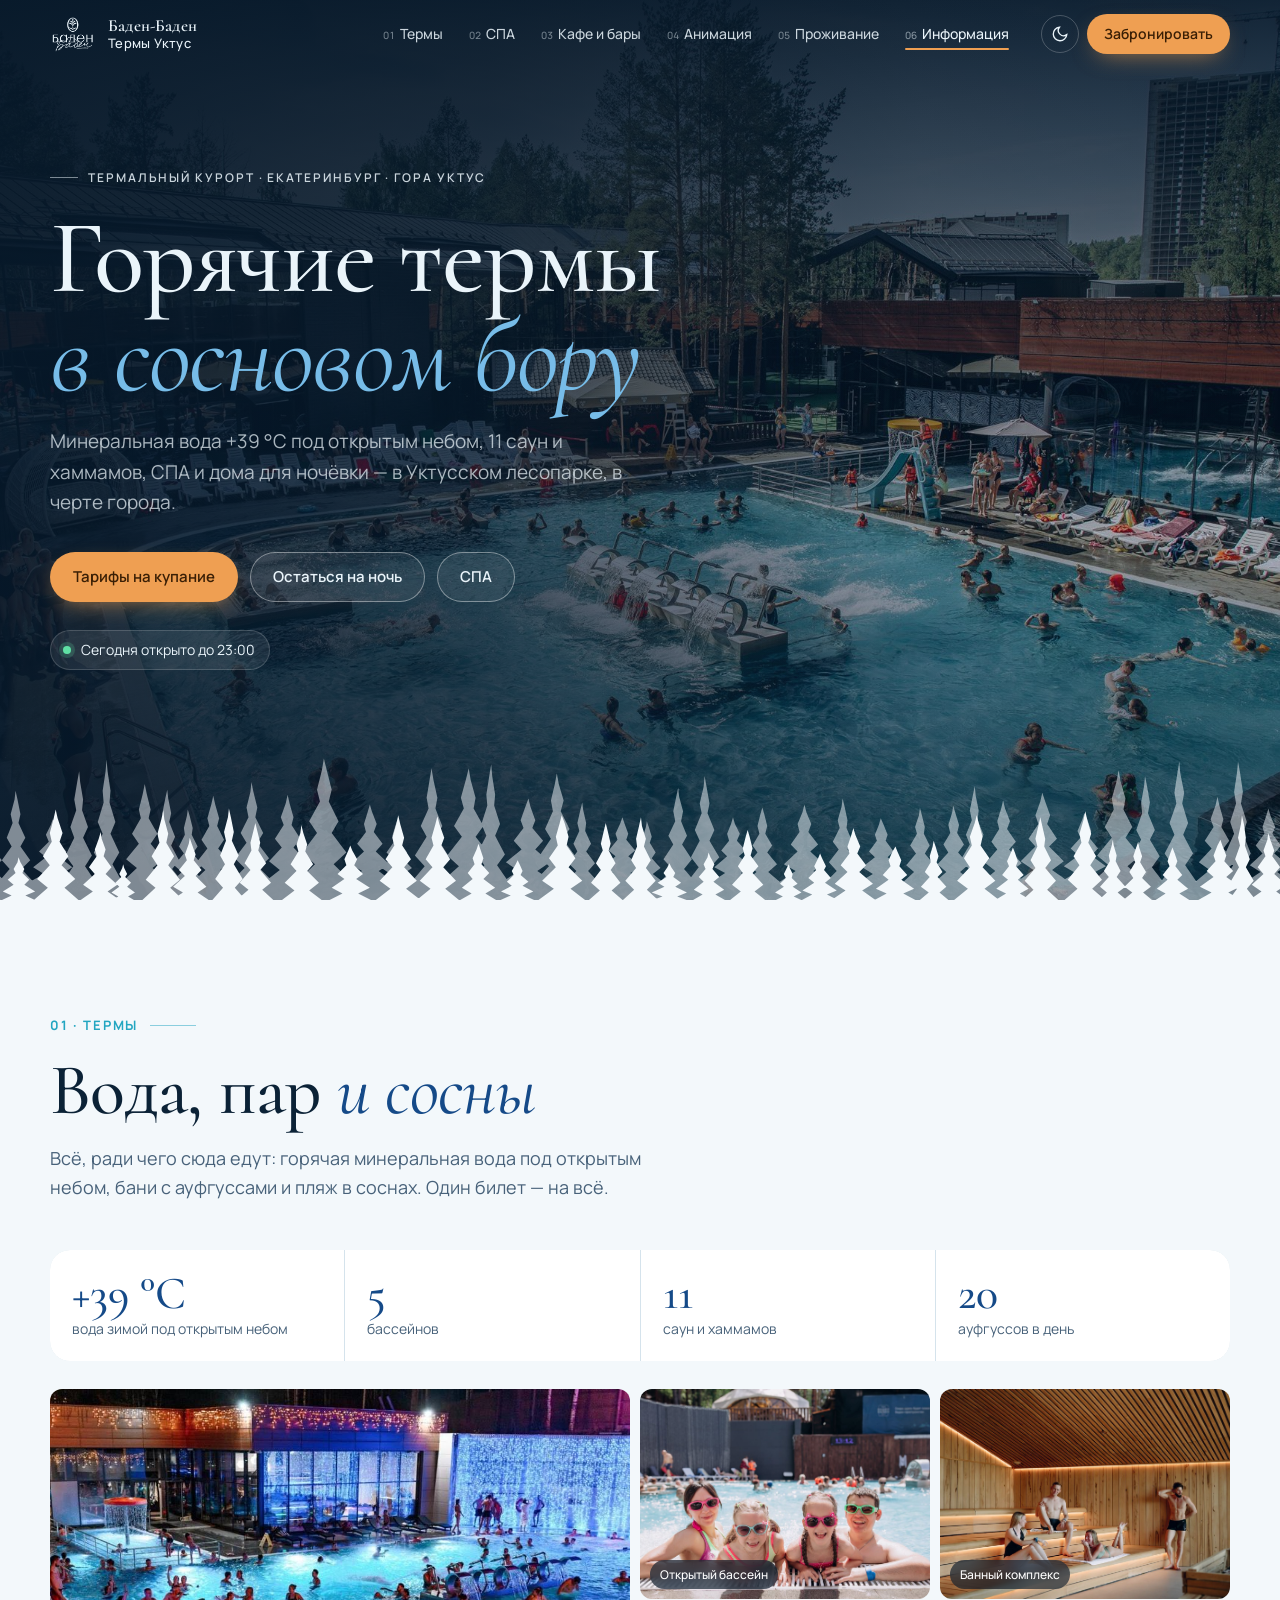
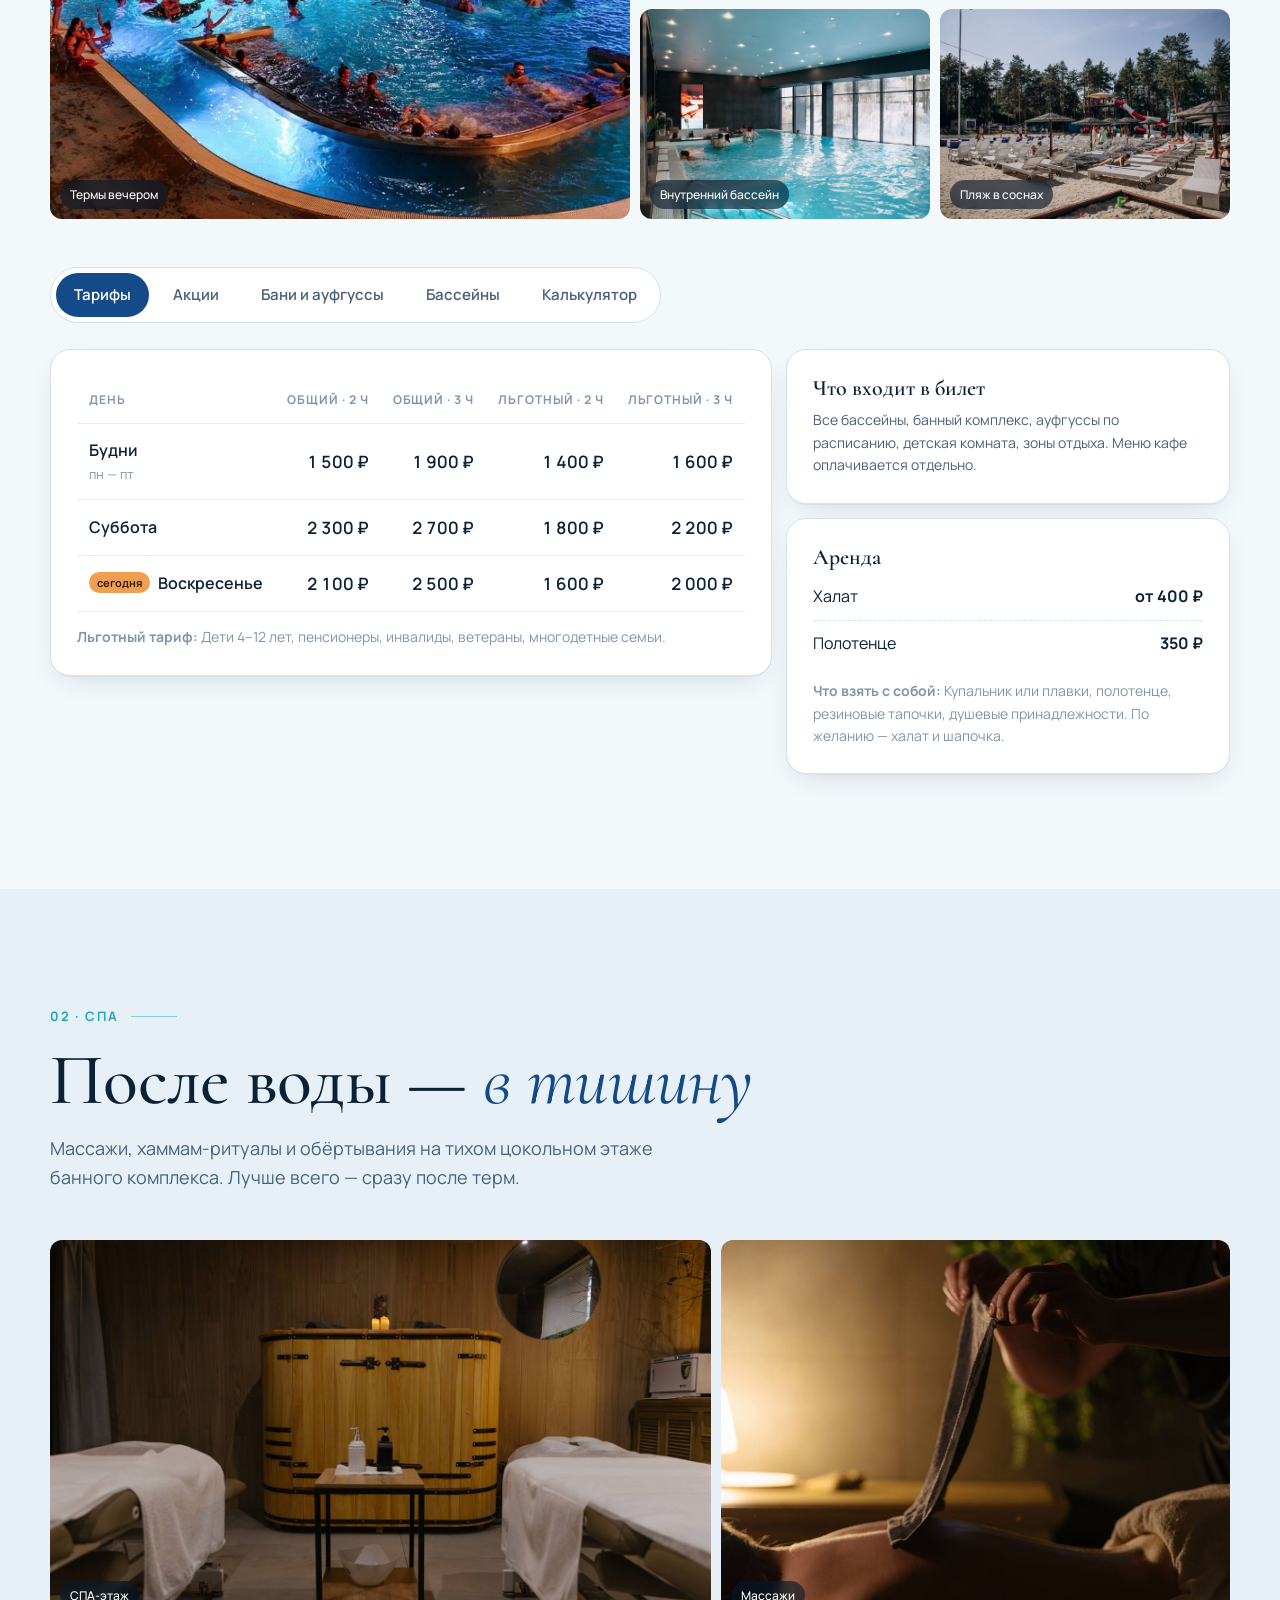
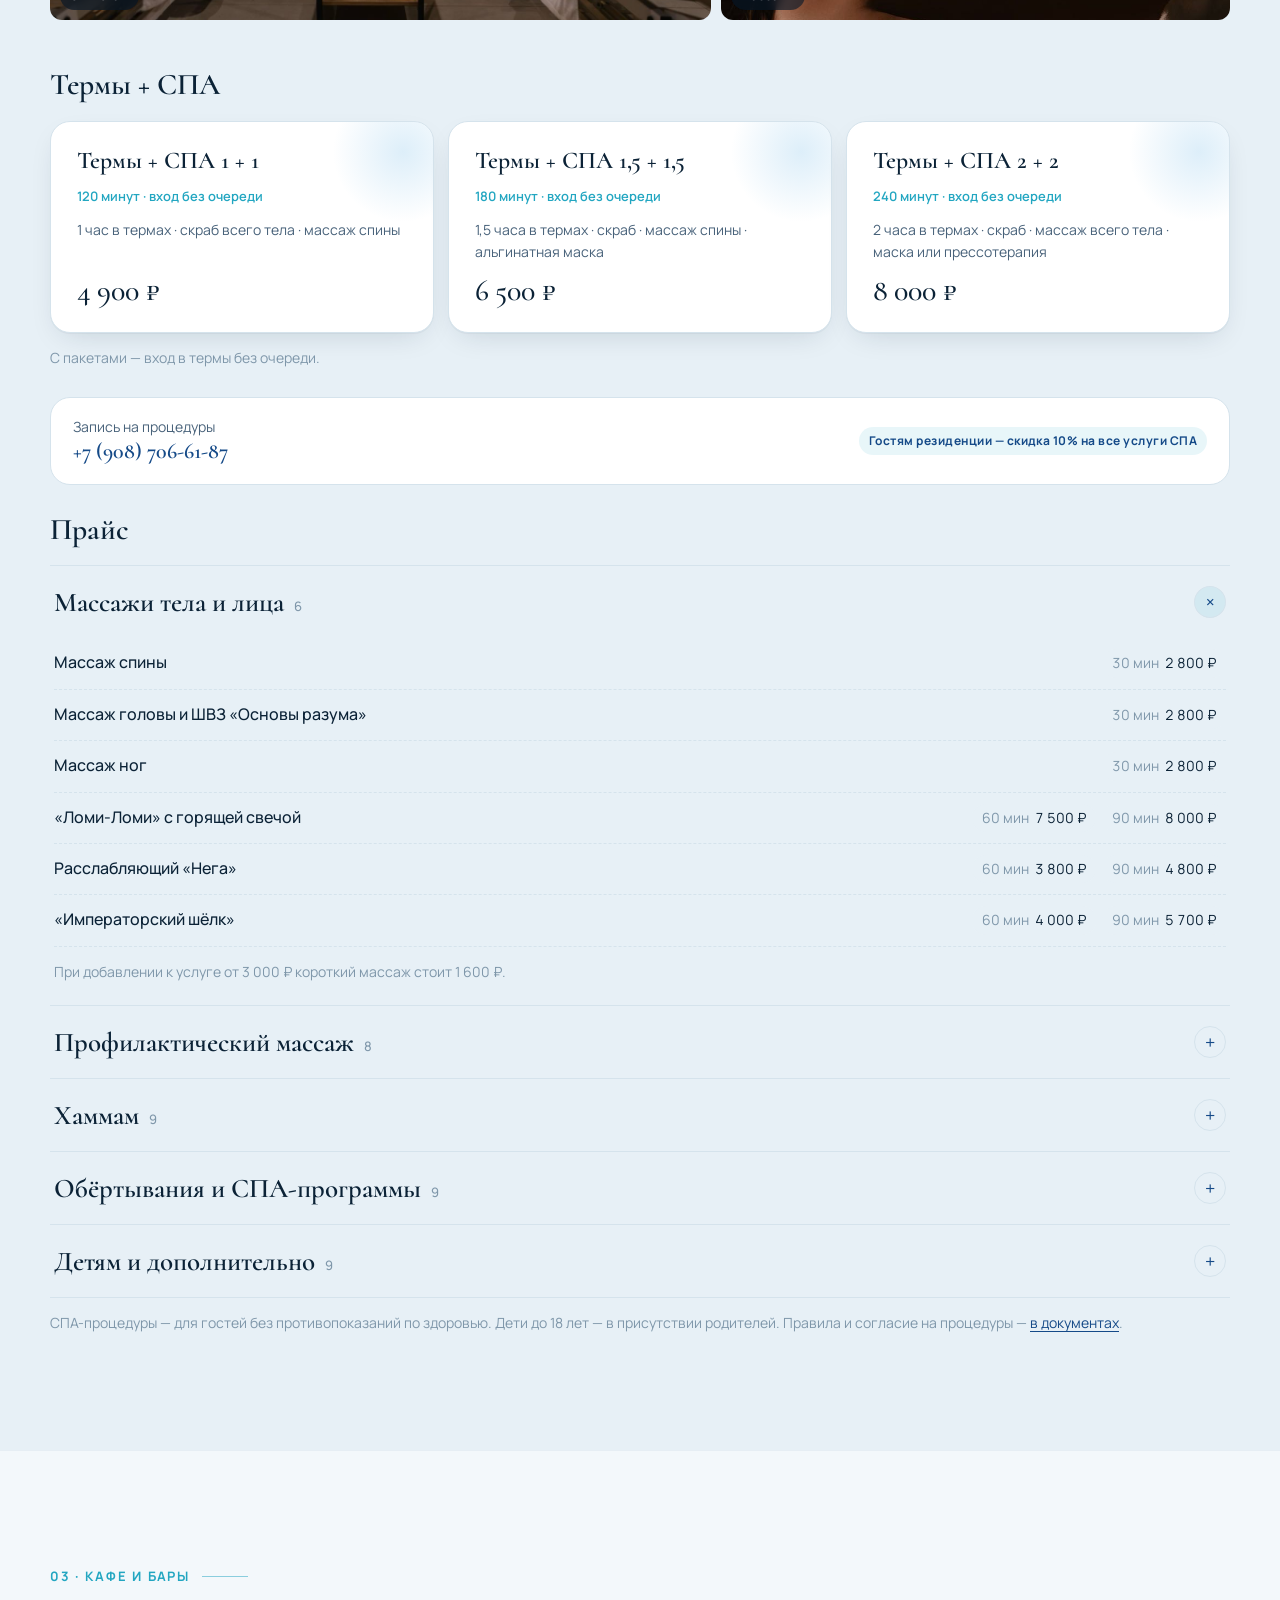
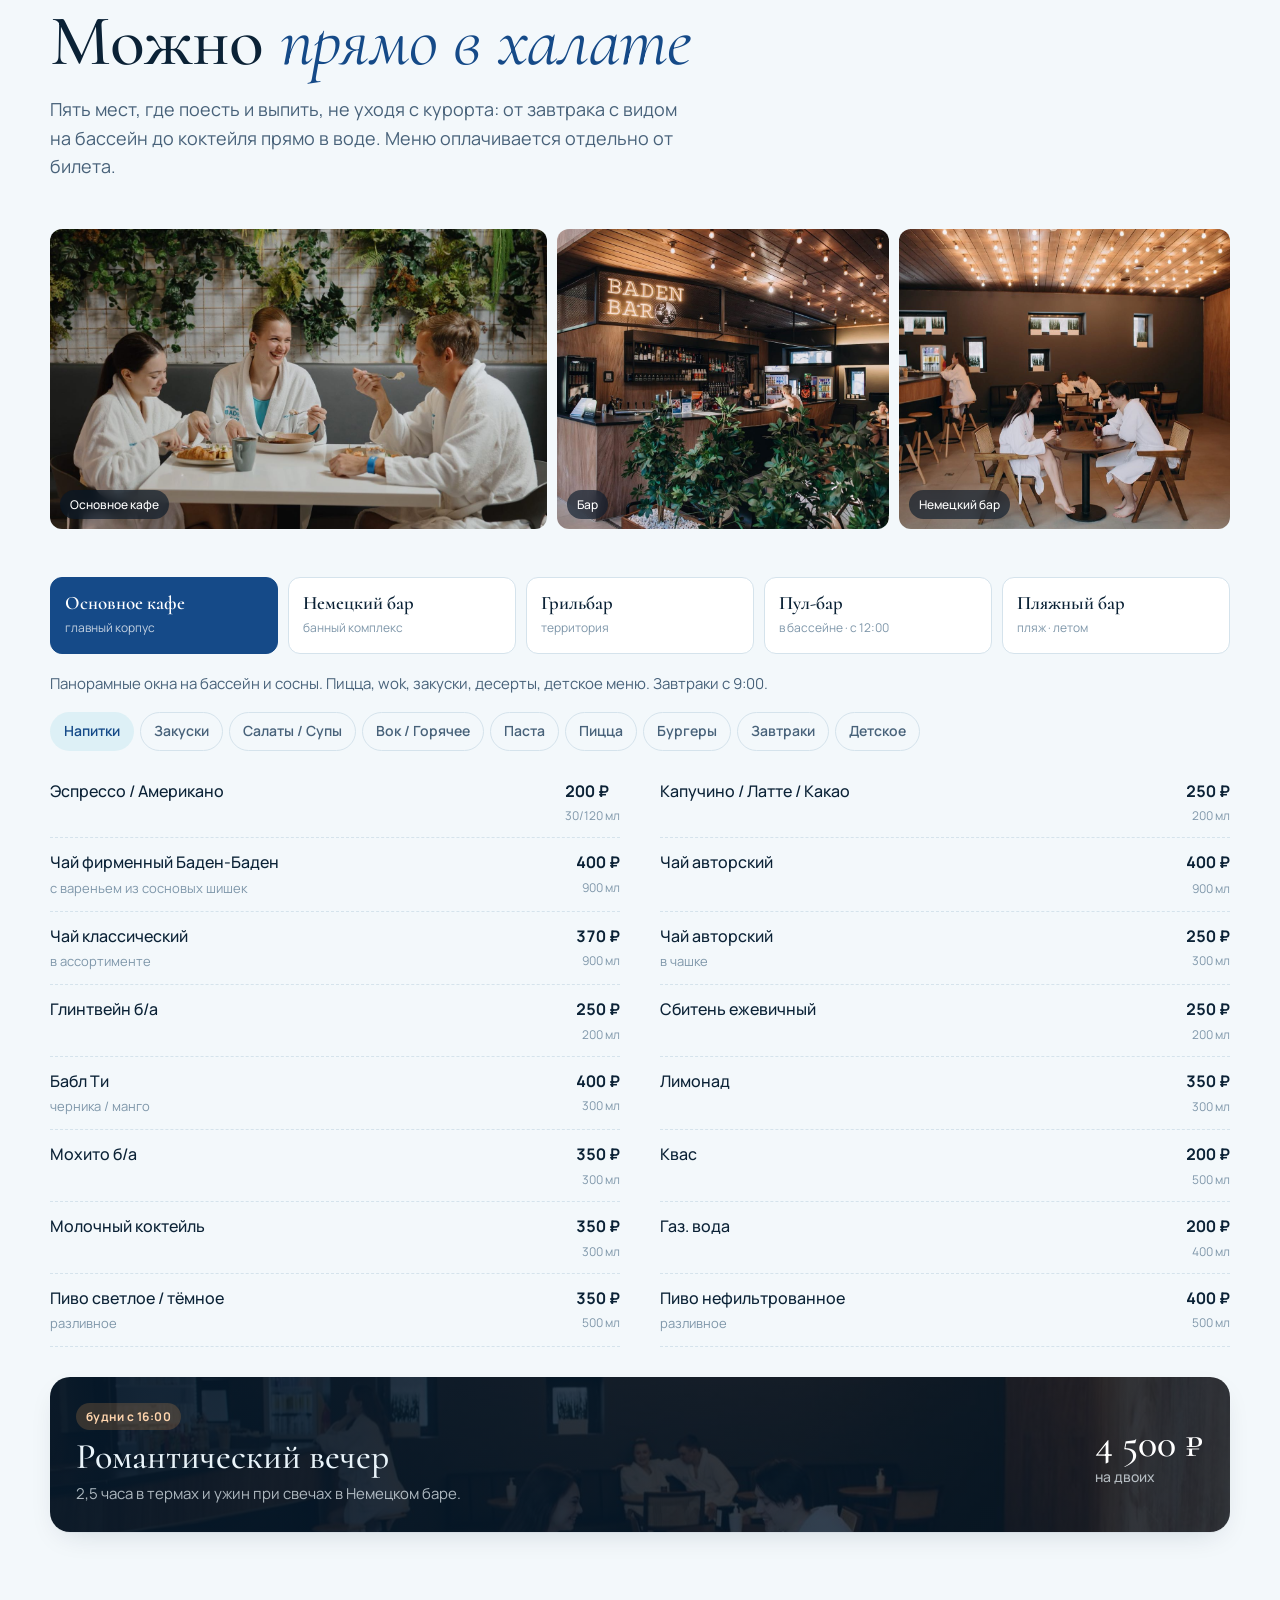
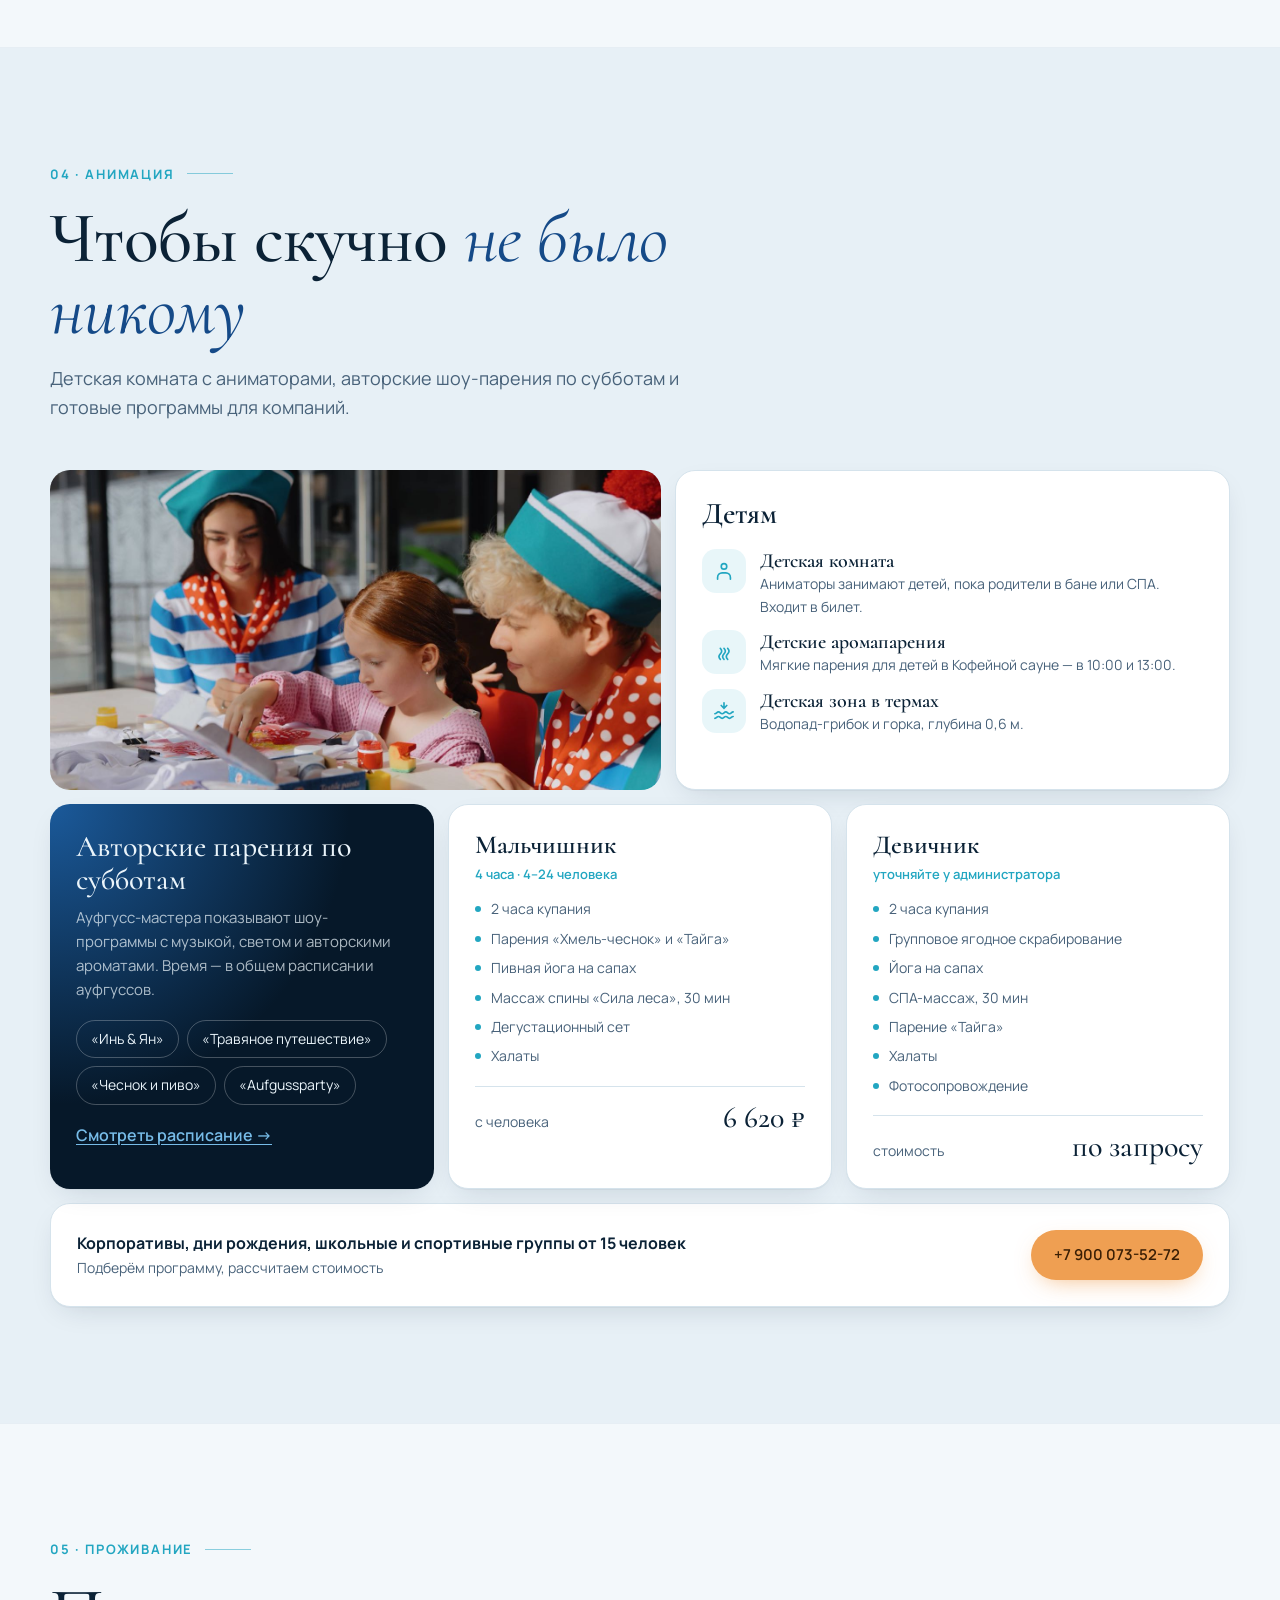
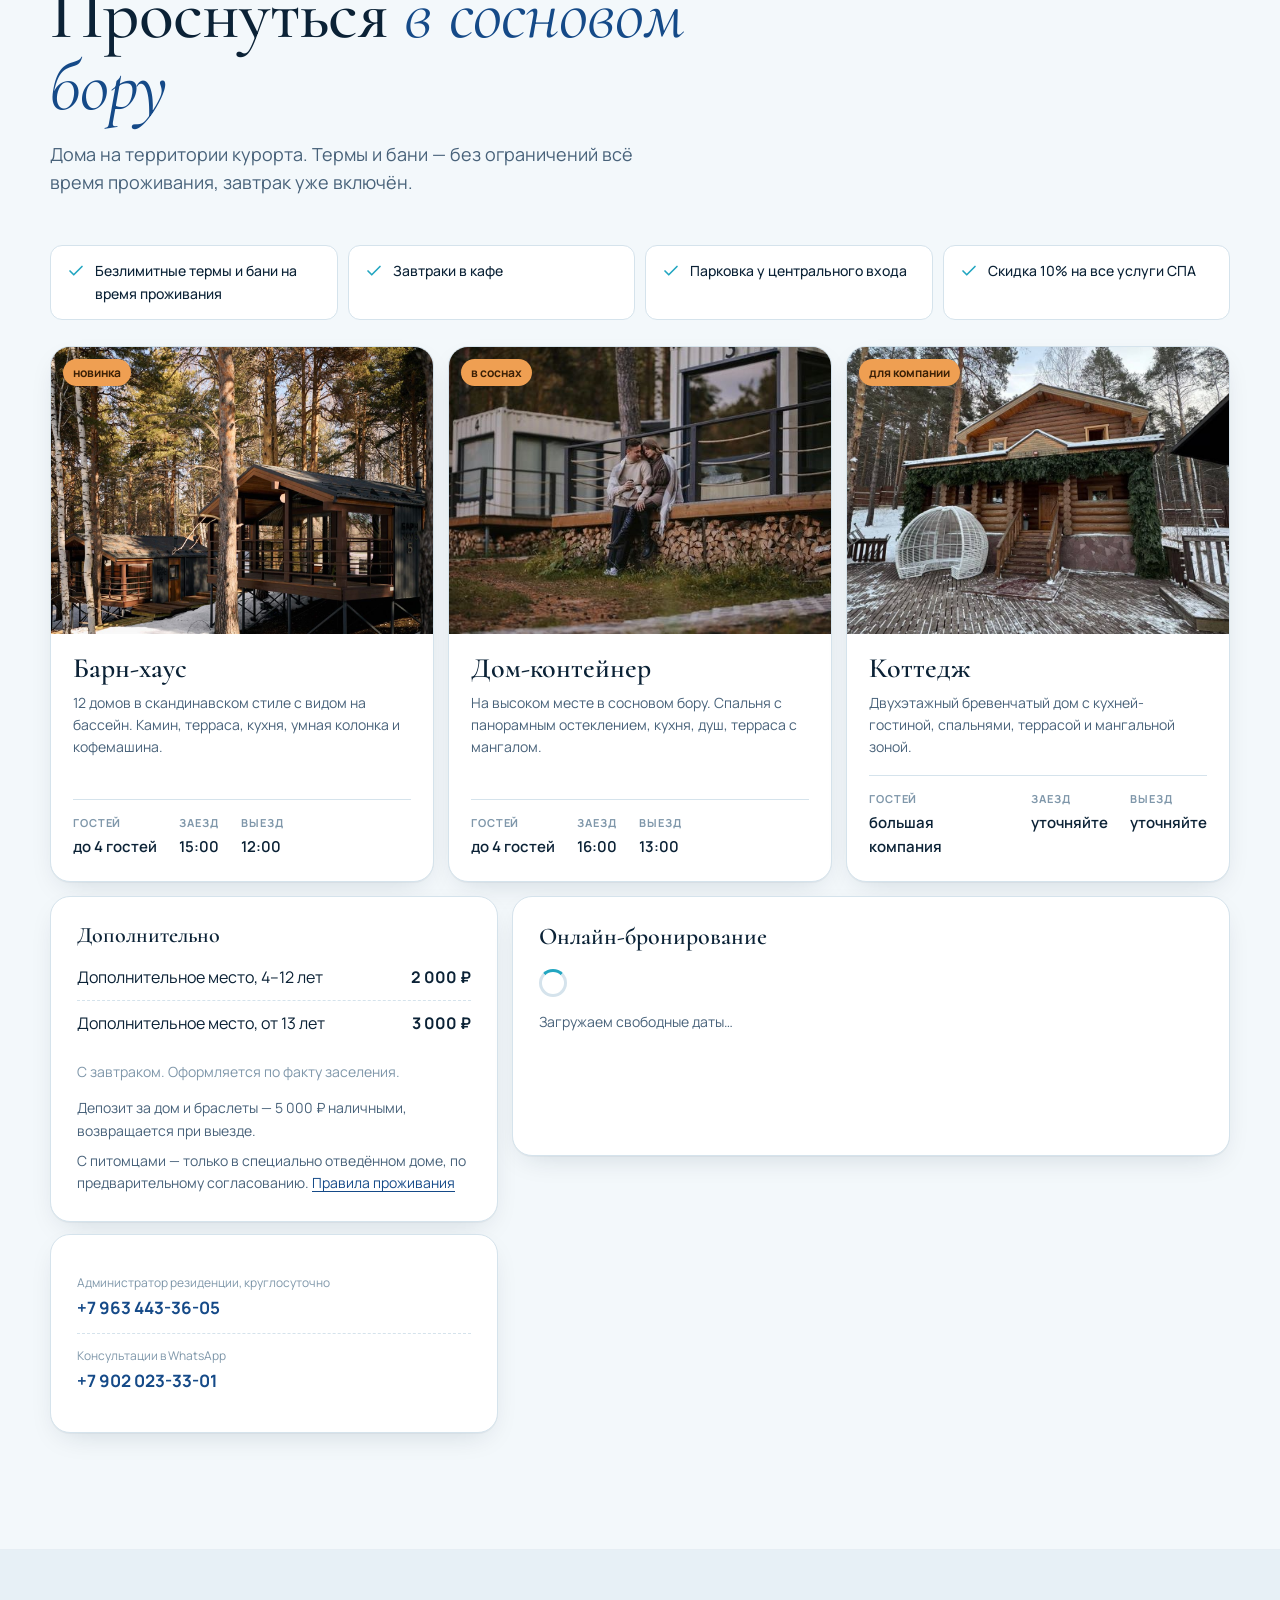
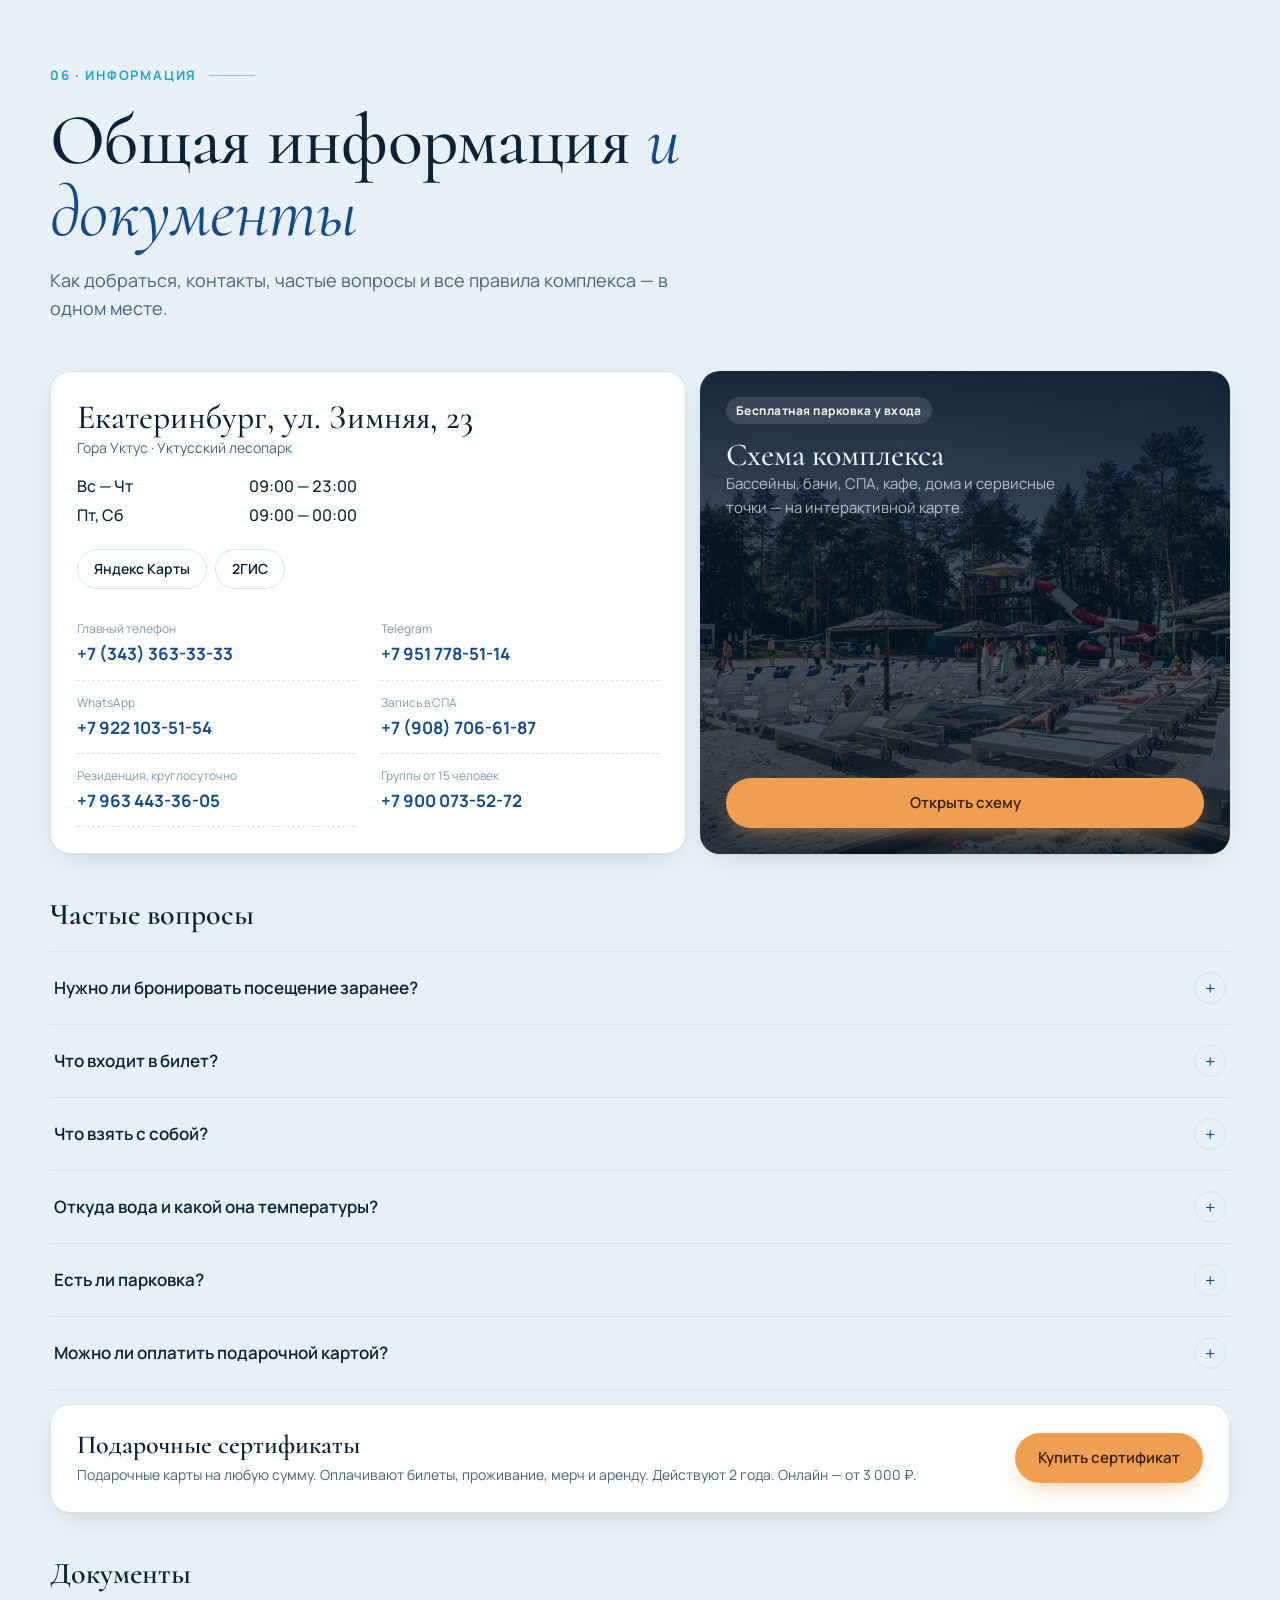
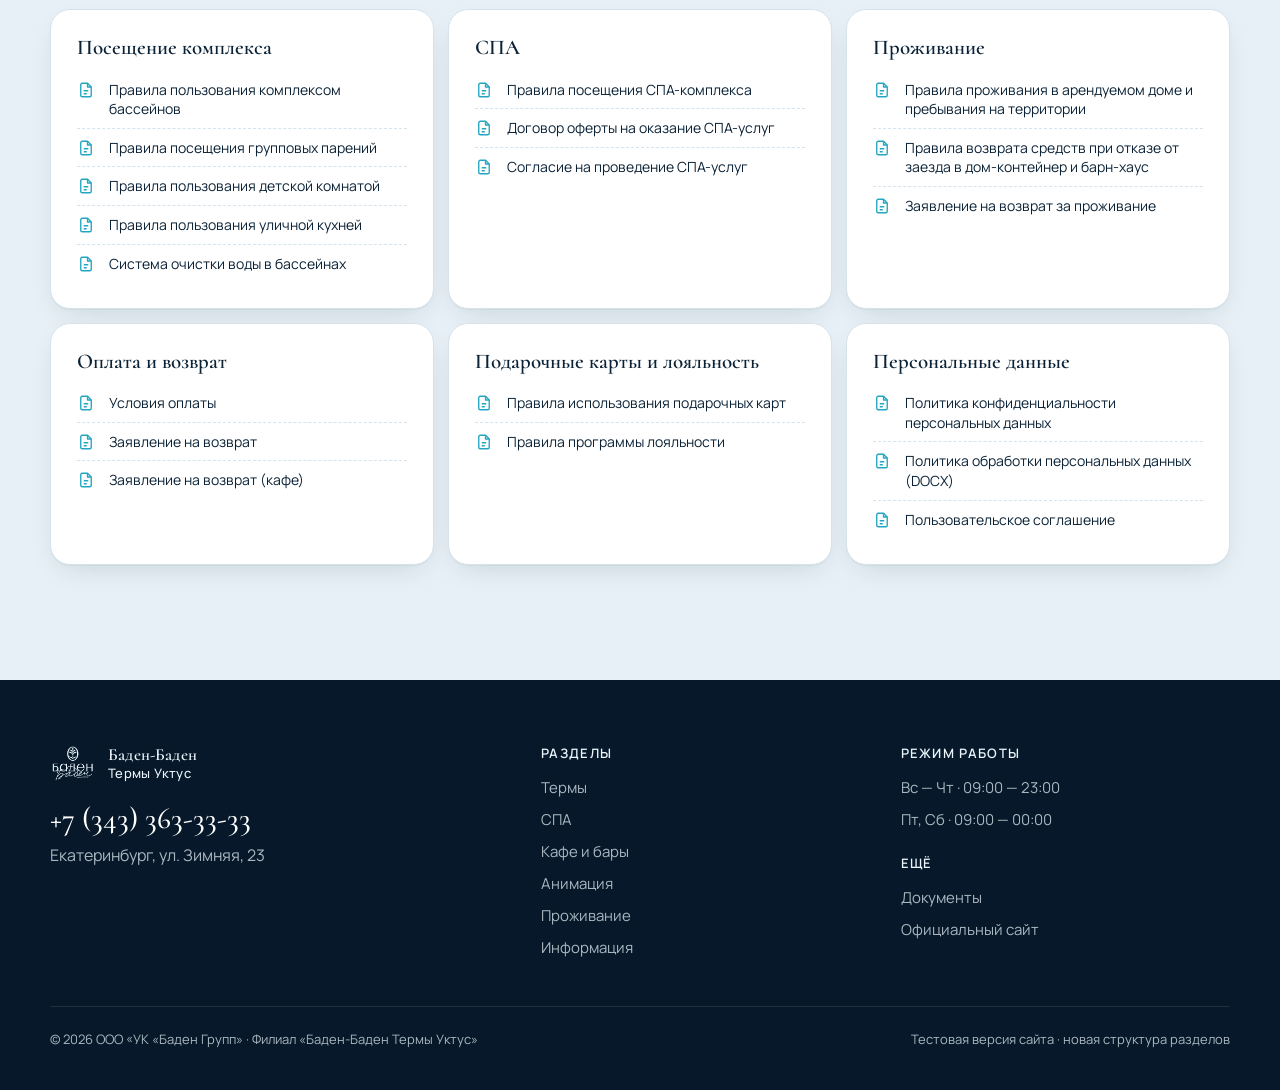
==== index.html @ 2ba3e2ed "Сайт Термы Уктус v2: новая структура из 6 разделов Термы · СПА · Кафе и бары · Анимация · Проживание" ====
<!doctype html>
<html lang="ru">
<head>
<meta charset="utf-8">
<meta name="viewport" content="width=device-width, initial-scale=1, viewport-fit=cover">
<title>Баден-Баден Термы Уктус — горячие термы в сосновом бору</title>
<meta name="description" content="Термальный курорт в Уктусском лесопарке, Екатеринбург: минеральная вода +39 °C под открытым небом, 11 саун и хаммамов, СПА, кафе и дома для проживания.">
<meta name="theme-color" content="#061829">
<link rel="icon" href="img/icon-192.png">
<link rel="apple-touch-icon" href="img/apple-touch-icon.png">
<link rel="preconnect" href="https://fonts.googleapis.com">
<link rel="preconnect" href="https://fonts.gstatic.com" crossorigin>
<link href="https://fonts.googleapis.com/css2?family=Cormorant:ital,wght@0,400;0,500;0,600;1,400;1,500&family=Manrope:wght@400;500;600;700&display=swap" rel="stylesheet">
<link rel="preload" as="image" href="img/hero.jpg">
<link rel="stylesheet" href="assets/style.css?v=1023d">
<script>try{var t=localStorage.getItem('uktus-theme');if(t)document.documentElement.dataset.theme=t}catch(e){}</script>
</head>
<body>

<!-- ═══ ШАПКА ═══════════════════════════════════════════════════════ -->
<header class="top" id="top">
  <div class="wrap top-row">
    <a class="logo" href="#hero" aria-label="Баден-Баден Термы Уктус — наверх">
      <span class="logo-mark" aria-hidden="true"></span>
      <span class="logo-text"><b>Баден-Баден</b>Термы Уктус</span>
    </a>
    <nav class="nav" aria-label="Разделы">
      <a href="#termy"><small>01</small>Термы</a>
      <a href="#spa"><small>02</small>СПА</a>
      <a href="#food"><small>03</small>Кафе и бары</a>
      <a href="#anim"><small>04</small>Анимация</a>
      <a href="#stay"><small>05</small>Проживание</a>
      <a href="#info"><small>06</small>Информация</a>
    </nav>
    <div class="top-actions">
      <button class="icon-btn" id="theme" type="button" aria-label="Сменить тему">
        <svg viewBox="0 0 24 24" fill="none" stroke="currentColor" stroke-width="1.8" aria-hidden="true"><path d="M21 12.8A9 9 0 1 1 11.2 3a7 7 0 0 0 9.8 9.8z"/></svg>
      </button>
      <a class="btn btn-warm btn-sm" href="#stay-book">Забронировать</a>
    </div>
  </div>
  <nav class="chips" aria-label="Разделы">
    <a href="#termy">Термы</a><a href="#spa">СПА</a><a href="#food">Кафе и бары</a>
    <a href="#anim">Анимация</a><a href="#stay">Проживание</a><a href="#info">Информация</a>
  </nav>
</header>

<main>

<!-- ═══ HERO ════════════════════════════════════════════════════════ -->
<section class="hero" id="hero">
  <div class="hero-photo" role="img" aria-label="Открытый термальный бассейн среди сосен"></div>
  <div class="steam" aria-hidden="true"><i></i><i></i><i></i><i></i><i></i></div>
  <div class="wrap">
    <div class="hero-in">
      <span class="eyebrow">Термальный курорт · Екатеринбург · гора Уктус</span>
      <h1>Горячие термы <em>в сосновом бору</em></h1>
      <p class="lead">Минеральная вода +39&nbsp;°C под открытым небом, 11 саун и хаммамов, СПА и дома для ночёвки — в Уктусском лесопарке, в черте города.</p>
      <div class="hero-cta">
        <a class="btn btn-warm" href="#termy">Тарифы на купание</a>
        <a class="btn btn-ghost" href="#stay">Остаться на ночь</a>
        <a class="btn btn-ghost" href="#spa">СПА</a>
      </div>
      <div class="status" id="status">Режим работы</div>
    </div>
  </div>
  <svg class="pines" viewBox="0 0 1440 170" preserveAspectRatio="xMidYMax slice" aria-hidden="true">
    <path fill="currentColor" opacity=".5" d="M0 170 L0 152 L-12 152 L-12 152 L4 137 L-6 127 L5 112 L-1 103 L7 88 L5 78 L9 63 L11 54 L13 63 L17 78 L15 88 L22 103 L16 112 L28 127 L18 137 L34 152 L34 152 L28 152 L28 152 L44 137 L34 128 L45 114 L39 105 L47 90 L45 81 L49 66 L51 57 L53 66 L57 81 L55 90 L63 105 L57 114 L68 128 L58 137 L74 152 L74 152 L63 152 L63 152 L76 137 L68 128 L78 114 L73 105 L79 90 L77 81 L81 66 L82 57 L84 66 L87 81 L85 90 L92 105 L87 114 L97 128 L88 137 L102 152 L102 152 L93 152 L93 152 L111 142 L100 135 L113 125 L106 119 L116 109 L113 102 L118 92 L120 86 L122 92 L127 102 L124 109 L134 119 L127 125 L140 135 L129 142 L147 152 L147 152 L129 152 L129 152 L141 134 L133 123 L142 105 L138 94 L144 77 L142 66 L145 48 L147 37 L148 48 L151 66 L150 77 L156 94 L151 105 L160 123 L153 134 L165 152 L165 152 L157 152 L157 152 L169 132 L162 120 L171 101 L166 89 L172 69 L171 57 L174 37 L175 25 L176 37 L179 57 L178 69 L184 89 L179 101 L188 120 L181 132 L192 152 L192 152 L189 152 L189 152 L206 136 L195 127 L208 111 L201 101 L210 85 L208 76 L212 60 L214 50 L216 60 L220 76 L218 85 L227 101 L220 111 L233 127 L222 136 L240 152 L240 152 L219 152 L219 152 L231 137 L224 128 L232 113 L228 104 L234 89 L232 80 L235 65 L237 56 L238 65 L241 80 L239 89 L245 104 L241 113 L249 128 L242 137 L254 152 L254 152 L239 152 L239 152 L252 140 L244 133 L254 121 L249 114 L255 102 L254 95 L257 83 L258 76 L260 83 L263 95 L262 102 L268 114 L263 121 L273 133 L265 140 L278 152 L278 152 L261 152 L261 152 L276 138 L267 130 L278 116 L272 107 L280 93 L278 85 L282 71 L284 62 L286 71 L290 85 L288 93 L295 107 L289 116 L301 130 L291 138 L307 152 L307 152 L300 152 L300 152 L316 136 L306 126 L318 110 L312 100 L320 84 L318 74 L322 58 L323 48 L325 58 L329 74 L327 84 L335 100 L329 110 L341 126 L331 136 L347 152 L347 152 L334 152 L334 152 L352 138 L341 129 L354 115 L347 106 L356 92 L353 84 L358 70 L360 61 L362 70 L366 84 L364 92 L373 106 L366 115 L379 129 L368 138 L385 152 L385 152 L367 152 L367 152 L388 132 L375 120 L390 100 L382 88 L393 68 L390 56 L395 36 L397 24 L400 36 L405 56 L402 68 L412 88 L405 100 L420 120 L407 132 L427 152 L427 152 L418 152 L418 152 L436 139 L424 132 L438 119 L431 111 L440 99 L438 91 L442 78 L444 71 L446 78 L451 91 L448 99 L457 111 L450 119 L464 132 L453 139 L470 152 L470 152 L451 152 L451 152 L465 142 L456 136 L467 126 L461 120 L468 110 L467 103 L470 93 L472 87 L473 93 L477 103 L475 110 L482 120 L477 126 L487 136 L478 142 L492 152 L492 152 L485 152 L485 152 L500 134 L490 123 L502 104 L496 93 L504 75 L502 64 L505 46 L507 34 L509 46 L513 64 L511 75 L518 93 L512 104 L524 123 L514 134 L529 152 L529 152 L515 152 L515 152 L535 134 L523 123 L538 104 L530 93 L540 75 L537 64 L542 46 L545 34 L547 46 L552 64 L550 75 L560 93 L552 104 L567 123 L554 134 L574 152 L574 152 L548 152 L548 152 L561 133 L553 122 L563 103 L558 91 L564 72 L563 61 L566 42 L568 30 L569 42 L572 61 L571 72 L577 91 L572 103 L582 122 L574 133 L587 152 L587 152 L576 152 L576 152 L596 139 L583 130 L599 117 L591 108 L601 95 L598 87 L603 73 L606 65 L608 73 L613 87 L610 95 L621 108 L613 117 L628 130 L615 139 L635 152 L635 152 L610 152 L610 152 L627 134 L617 124 L629 106 L623 96 L631 78 L629 67 L633 50 L635 39 L637 50 L642 67 L639 78 L648 96 L641 106 L654 124 L643 134 L661 152 L661 152 L643 152 L643 152 L655 139 L647 131 L656 119 L652 111 L658 98 L656 90 L659 77 L661 69 L662 77 L665 90 L664 98 L670 111 L665 119 L674 131 L667 139 L679 152 L679 152 L675 152 L675 152 L693 141 L682 135 L695 124 L688 118 L697 107 L695 101 L700 90 L702 84 L704 90 L708 101 L706 107 L715 118 L708 124 L722 135 L710 141 L729 152 L729 152 L709 152 L709 152 L721 142 L714 136 L723 126 L718 120 L724 110 L723 104 L726 94 L727 88 L729 94 L732 104 L730 110 L736 120 L732 126 L741 136 L733 142 L746 152 L746 152 L739 152 L739 152 L753 137 L744 127 L754 112 L749 103 L756 88 L754 78 L757 63 L759 54 L760 63 L764 78 L762 88 L768 103 L763 112 L773 127 L765 137 L778 152 L778 152 L767 152 L767 152 L780 135 L772 125 L781 108 L776 97 L783 80 L781 70 L785 53 L786 42 L788 53 L791 70 L789 80 L796 97 L791 108 L801 125 L792 135 L806 152 L806 152 L790 152 L790 152 L807 141 L796 135 L809 124 L803 118 L811 108 L809 101 L813 91 L815 84 L817 91 L822 101 L819 108 L828 118 L821 124 L834 135 L823 141 L841 152 L841 152 L825 152 L825 152 L839 140 L830 132 L840 120 L835 113 L842 101 L840 93 L843 81 L845 74 L847 81 L850 93 L848 101 L855 113 L850 120 L860 132 L851 140 L865 152 L865 152 L860 152 L860 152 L879 139 L867 132 L881 119 L874 112 L883 99 L881 91 L886 79 L888 71 L890 79 L895 91 L892 99 L902 112 L894 119 L908 132 L897 139 L915 152 L915 152 L908 152 L908 152 L921 139 L913 130 L923 117 L917 109 L924 95 L922 87 L926 73 L927 65 L929 73 L932 87 L931 95 L937 109 L932 117 L942 130 L934 139 L947 152 L947 152 L941 152 L941 152 L958 142 L947 135 L960 125 L954 119 L962 108 L960 102 L964 92 L966 85 L969 92 L973 102 L971 108 L979 119 L973 125 L985 135 L975 142 L992 152 L992 152 L987 152 L987 152 L1000 140 L992 133 L1002 121 L996 113 L1003 101 L1001 94 L1005 82 L1006 74 L1008 82 L1011 94 L1010 101 L1016 113 L1011 121 L1021 133 L1013 140 L1026 152 L1026 152 L1019 152 L1019 152 L1033 140 L1024 132 L1035 120 L1030 112 L1037 100 L1035 92 L1039 79 L1040 72 L1042 79 L1046 92 L1044 100 L1051 112 L1045 120 L1056 132 L1047 140 L1062 152 L1062 152 L1044 152 L1044 152 L1056 137 L1048 127 L1057 112 L1053 102 L1059 87 L1057 77 L1060 62 L1062 52 L1063 62 L1066 77 L1065 87 L1071 102 L1066 112 L1075 127 L1068 137 L1080 152 L1080 152 L1067 152 L1067 152 L1083 139 L1073 131 L1085 117 L1079 109 L1087 96 L1085 88 L1089 75 L1091 67 L1093 75 L1098 88 L1095 96 L1104 109 L1097 117 L1110 131 L1099 139 L1116 152 L1116 152 L1102 152 L1102 152 L1122 138 L1109 129 L1124 114 L1117 106 L1127 91 L1124 82 L1129 68 L1131 59 L1134 68 L1139 82 L1136 91 L1146 106 L1138 114 L1153 129 L1141 138 L1161 152 L1161 152 L1146 152 L1146 152 L1165 141 L1153 134 L1168 123 L1160 116 L1170 105 L1167 98 L1172 86 L1174 80 L1177 86 L1181 98 L1179 105 L1188 116 L1181 123 L1196 134 L1183 141 L1203 152 L1203 152 L1180 152 L1180 152 L1200 134 L1187 123 L1202 105 L1195 94 L1204 76 L1202 65 L1207 47 L1209 36 L1211 47 L1216 65 L1214 76 L1223 94 L1216 105 L1231 123 L1218 134 L1238 152 L1238 152 L1217 152 L1217 152 L1230 135 L1222 124 L1232 107 L1227 97 L1233 80 L1232 69 L1235 52 L1236 42 L1238 52 L1241 69 L1239 80 L1246 97 L1241 107 L1251 124 L1243 135 L1256 152 L1256 152 L1251 152 L1251 152 L1264 133 L1256 121 L1266 102 L1261 90 L1268 70 L1266 59 L1269 39 L1271 27 L1272 39 L1276 59 L1274 70 L1280 90 L1275 102 L1285 121 L1277 133 L1290 152 L1290 152 L1285 152 L1285 152 L1302 138 L1291 130 L1304 116 L1297 108 L1306 94 L1303 86 L1308 72 L1310 63 L1312 72 L1316 86 L1314 94 L1322 108 L1316 116 L1328 130 L1318 138 L1334 152 L1334 152 L1314 152 L1314 152 L1326 133 L1318 121 L1327 101 L1323 89 L1329 70 L1327 58 L1330 38 L1331 27 L1333 38 L1336 58 L1334 70 L1340 89 L1336 101 L1344 121 L1337 133 L1349 152 L1349 152 L1336 152 L1336 152 L1354 140 L1343 133 L1356 121 L1349 113 L1358 101 L1356 94 L1360 82 L1362 75 L1364 82 L1369 94 L1366 101 L1375 113 L1368 121 L1382 133 L1371 140 L1388 152 L1388 152 L1380 152 L1380 152 L1397 140 L1386 132 L1399 120 L1392 112 L1401 100 L1398 92 L1403 80 L1405 72 L1407 80 L1411 92 L1409 100 L1417 112 L1411 120 L1423 132 L1413 140 L1429 152 L1429 152 L1410 152 L1410 152 L1428 142 L1417 136 L1430 126 L1423 120 L1432 110 L1430 103 L1434 93 L1437 87 L1439 93 L1443 103 L1441 110 L1450 120 L1443 126 L1456 136 L1445 142 L1463 152 L1463 152 L1443 152 L1443 152 L1460 134 L1449 123 L1462 104 L1456 93 L1464 75 L1462 64 L1466 45 L1468 34 L1470 45 L1474 64 L1472 75 L1480 93 L1473 104 L1486 123 L1475 134 L1492 152 L1492 152 L1440 152 L1440 170Z"/>
    <path fill="currentColor" d="M0 170 L0 171 L-12 171 L-12 171 L0 157 L-7 148 L2 134 L-3 125 L3 111 L2 103 L5 88 L6 80 L8 88 L11 103 L9 111 L16 125 L11 134 L20 148 L12 157 L25 171 L25 171 L14 171 L14 171 L24 163 L18 158 L25 149 L21 144 L27 136 L25 131 L28 122 L29 117 L30 122 L33 131 L31 136 L37 144 L33 149 L40 158 L34 163 L44 171 L44 171 L39 171 L39 171 L49 164 L43 159 L51 151 L47 147 L52 139 L51 135 L53 127 L55 123 L56 127 L58 135 L57 139 L62 147 L58 151 L66 159 L60 164 L70 171 L70 171 L63 171 L63 171 L78 164 L69 160 L80 153 L74 148 L82 141 L80 137 L84 130 L85 125 L87 130 L91 137 L89 141 L96 148 L91 153 L102 160 L92 164 L107 171 L107 171 L98 171 L98 171 L115 156 L104 147 L117 133 L110 124 L119 109 L117 100 L121 85 L123 76 L125 85 L130 100 L127 109 L136 124 L129 133 L143 147 L132 156 L149 171 L149 171 L145 171 L145 171 L161 160 L151 153 L163 142 L157 135 L165 124 L163 117 L167 106 L169 99 L170 106 L174 117 L172 124 L180 135 L174 142 L186 153 L176 160 L192 171 L192 171 L177 171 L177 171 L187 165 L180 161 L188 155 L184 151 L190 145 L188 142 L191 136 L192 132 L193 136 L196 142 L194 145 L200 151 L196 155 L204 161 L197 165 L207 171 L207 171 L209 171 L209 171 L225 156 L215 148 L227 133 L221 124 L229 110 L227 101 L231 86 L233 77 L234 86 L238 101 L236 110 L244 124 L238 133 L250 148 L240 156 L256 171 L256 171 L238 171 L238 171 L253 161 L243 155 L255 144 L249 138 L257 128 L255 122 L259 111 L260 105 L262 111 L266 122 L264 128 L272 138 L266 144 L277 155 L268 161 L283 171 L283 171 L281 171 L281 171 L294 156 L286 147 L296 132 L291 123 L297 108 L295 99 L299 84 L300 75 L302 84 L305 99 L303 108 L310 123 L305 132 L314 147 L306 156 L319 171 L319 171 L305 171 L305 171 L320 158 L311 151 L322 138 L316 131 L323 118 L322 110 L325 98 L327 90 L329 98 L332 110 L330 118 L338 131 L332 138 L343 151 L334 158 L348 171 L348 171 L351 171 L351 171 L367 159 L357 151 L369 139 L363 132 L371 119 L369 112 L373 100 L374 92 L376 100 L380 112 L378 119 L386 132 L380 139 L392 151 L382 159 L398 171 L398 171 L398 171 L398 171 L416 162 L405 156 L418 147 L411 142 L420 133 L418 127 L422 118 L424 113 L426 118 L431 127 L428 133 L437 142 L430 147 L444 156 L432 162 L450 171 L450 171 L447 171 L447 171 L465 157 L454 149 L467 135 L460 127 L469 113 L467 105 L471 91 L473 82 L475 91 L479 105 L477 113 L486 127 L479 135 L492 149 L481 157 L499 171 L499 171 L489 171 L489 171 L506 157 L495 149 L508 135 L501 127 L509 113 L507 105 L511 91 L513 83 L515 91 L520 105 L517 113 L526 127 L519 135 L532 149 L521 157 L538 171 L538 171 L532 171 L532 171 L548 162 L538 156 L549 147 L544 141 L551 132 L549 126 L553 117 L555 111 L557 117 L560 126 L558 132 L566 141 L560 147 L572 156 L562 162 L577 171 L577 171 L572 171 L572 171 L588 164 L578 160 L589 154 L584 150 L591 143 L589 139 L593 132 L595 128 L597 132 L600 139 L598 143 L606 150 L600 154 L611 160 L602 164 L617 171 L617 171 L613 171 L613 171 L632 157 L620 149 L634 135 L627 126 L636 113 L634 104 L638 90 L640 82 L643 90 L647 104 L645 113 L654 126 L647 135 L661 149 L649 157 L667 171 L667 171 L665 171 L665 171 L679 159 L670 151 L680 138 L675 131 L682 118 L680 111 L683 98 L685 90 L687 98 L690 111 L688 118 L695 131 L690 138 L700 151 L691 159 L705 171 L705 171 L700 171 L700 171 L714 158 L705 149 L716 136 L711 128 L717 114 L716 106 L719 93 L721 84 L722 93 L726 106 L724 114 L731 128 L726 136 L736 149 L727 158 L741 171 L741 171 L726 171 L726 171 L743 165 L732 161 L745 155 L738 151 L747 145 L744 141 L748 135 L750 131 L752 135 L756 141 L754 145 L762 151 L756 155 L768 161 L758 165 L774 171 L774 171 L770 171 L770 171 L784 163 L775 158 L785 150 L780 145 L787 137 L785 132 L789 125 L790 120 L792 125 L796 132 L794 137 L801 145 L795 150 L806 158 L797 163 L811 171 L811 171 L809 171 L809 171 L823 160 L814 153 L825 141 L820 134 L827 123 L825 116 L828 104 L830 97 L832 104 L835 116 L833 123 L841 134 L835 141 L846 153 L837 160 L851 171 L851 171 L854 171 L854 171 L866 165 L858 161 L867 155 L863 152 L869 146 L867 142 L870 136 L872 132 L873 136 L876 142 L875 146 L881 152 L876 155 L885 161 L877 165 L890 171 L890 171 L881 171 L881 171 L896 163 L886 159 L898 151 L892 146 L900 138 L898 134 L902 126 L904 121 L906 126 L910 134 L908 138 L915 146 L909 151 L921 159 L911 163 L927 171 L927 171 L912 171 L912 171 L930 159 L919 152 L932 140 L925 133 L934 121 L932 114 L936 102 L938 95 L940 102 L945 114 L942 121 L951 133 L944 140 L958 152 L947 159 L964 171 L964 171 L955 171 L955 171 L972 162 L961 157 L974 148 L968 143 L976 134 L974 128 L978 119 L981 114 L983 119 L987 128 L985 134 L993 143 L987 148 L1000 157 L989 162 L1006 171 L1006 171 L1003 171 L1003 171 L1015 161 L1007 155 L1016 145 L1011 140 L1017 130 L1016 124 L1019 114 L1020 108 L1022 114 L1025 124 L1023 130 L1029 140 L1024 145 L1033 155 L1026 161 L1038 171 L1038 171 L1038 171 L1038 171 L1055 157 L1044 149 L1057 135 L1051 126 L1059 113 L1057 104 L1062 90 L1064 82 L1066 90 L1070 104 L1068 113 L1077 126 L1070 135 L1083 149 L1072 157 L1090 171 L1090 171 L1079 171 L1079 171 L1094 162 L1084 157 L1096 148 L1090 143 L1097 134 L1095 129 L1099 120 L1101 115 L1103 120 L1106 129 L1104 134 L1112 143 L1106 148 L1117 157 L1108 162 L1123 171 L1123 171 L1108 171 L1108 171 L1122 158 L1113 149 L1124 136 L1119 128 L1126 114 L1124 106 L1127 93 L1129 84 L1131 93 L1134 106 L1133 114 L1140 128 L1134 136 L1145 149 L1136 158 L1150 171 L1150 171 L1151 171 L1151 171 L1167 157 L1157 148 L1169 133 L1163 124 L1171 110 L1169 101 L1173 87 L1175 78 L1177 87 L1181 101 L1178 110 L1186 124 L1180 133 L1192 148 L1182 157 L1198 171 L1198 171 L1186 171 L1186 171 L1197 161 L1190 155 L1199 145 L1194 139 L1200 129 L1199 123 L1202 113 L1203 107 L1204 113 L1207 123 L1206 129 L1211 139 L1207 145 L1216 155 L1208 161 L1220 171 L1220 171 L1211 171 L1211 171 L1223 161 L1215 155 L1224 146 L1220 140 L1226 130 L1224 124 L1227 115 L1229 109 L1230 115 L1233 124 L1231 130 L1237 140 L1233 146 L1242 155 L1234 161 L1246 171 L1246 171 L1243 171 L1243 171 L1257 162 L1248 157 L1259 148 L1254 143 L1261 134 L1259 129 L1262 120 L1264 115 L1266 120 L1269 129 L1267 134 L1274 143 L1269 148 L1280 157 L1271 162 L1285 171 L1285 171 L1286 171 L1286 171 L1304 161 L1292 155 L1306 145 L1299 139 L1308 129 L1306 123 L1310 113 L1313 107 L1315 113 L1319 123 L1317 129 L1326 139 L1319 145 L1333 155 L1321 161 L1339 171 L1339 171 L1320 171 L1320 171 L1330 157 L1324 149 L1332 135 L1328 127 L1333 113 L1331 105 L1334 91 L1335 82 L1337 91 L1339 105 L1338 113 L1343 127 L1339 135 L1347 149 L1340 157 L1351 171 L1351 171 L1339 171 L1339 171 L1355 160 L1345 153 L1357 142 L1351 135 L1359 124 L1357 118 L1361 107 L1362 100 L1364 107 L1368 118 L1366 124 L1374 135 L1368 142 L1380 153 L1370 160 L1386 171 L1386 171 L1374 171 L1374 171 L1391 165 L1381 161 L1393 155 L1387 151 L1395 145 L1393 142 L1397 136 L1399 132 L1401 136 L1405 142 L1403 145 L1411 151 L1405 155 L1417 161 L1407 165 L1423 171 L1423 171 L1407 171 L1407 171 L1421 165 L1412 161 L1423 155 L1417 151 L1424 145 L1423 141 L1426 135 L1428 132 L1429 135 L1433 141 L1431 145 L1438 151 L1433 155 L1443 161 L1434 165 L1448 171 L1448 171 L1449 171 L1449 171 L1461 164 L1453 159 L1462 152 L1458 148 L1464 141 L1462 136 L1465 129 L1467 125 L1468 129 L1471 136 L1469 141 L1475 148 L1471 152 L1480 159 L1472 164 L1484 171 L1484 171 L1440 171 L1440 170Z"/>
  </svg>
</section>


<!-- ═══ 01 ТЕРМЫ ════════════════════════════════════════════════════ -->
<section class="sec" id="termy">
  <div class="wrap">
    <header class="sec-head rv">
      <span class="sec-num">01 · Термы</span>
      <h2>Вода, пар <em>и сосны</em></h2>
      <p class="sec-lead">Всё, ради чего сюда едут: горячая минеральная вода под открытым небом, бани с ауфгуссами и пляж в соснах. Один билет — на всё.</p>
    </header>

    <div class="facts rv" id="termy-facts"></div>

    <div class="mosaic rv">
      <figure><img src="img/termy-night.jpg" alt="Термальный бассейн вечером с подсветкой" loading="lazy"><figcaption>Термы вечером</figcaption></figure>
      <figure><img src="img/termy-outdoor.jpg" alt="Гости в открытом бассейне" loading="lazy"><figcaption>Открытый бассейн</figcaption></figure>
      <figure><img src="img/termy-sauna.jpg" alt="Сауна с деревянными полками" loading="lazy"><figcaption>Банный комплекс</figcaption></figure>
      <figure><img src="img/termy-indoor.jpg" alt="Внутренний бассейн с панорамными окнами" loading="lazy"><figcaption>Внутренний бассейн</figcaption></figure>
      <figure><img src="img/termy-beach.jpg" alt="Пляж с шезлонгами среди сосен" loading="lazy"><figcaption>Пляж в соснах</figcaption></figure>
    </div>

    <div class="tabs" role="tablist" aria-label="Термы" data-tabs="termy">
      <button class="tab" role="tab" aria-selected="true" aria-controls="t-price" id="tb-price">Тарифы</button>
      <button class="tab" role="tab" aria-selected="false" aria-controls="t-promo" id="tb-promo">Акции</button>
      <button class="tab" role="tab" aria-selected="false" aria-controls="t-bath" id="tb-bath">Бани и ауфгуссы</button>
      <button class="tab" role="tab" aria-selected="false" aria-controls="t-pools" id="tb-pools">Бассейны</button>
      <button class="tab" role="tab" aria-selected="false" aria-controls="t-calc" id="tb-calc">Калькулятор</button>
    </div>

    <!-- Тарифы -->
    <div class="panel" role="tabpanel" id="t-price" aria-labelledby="tb-price">
      <div class="tariff-wrap">
        <div class="card">
          <table class="tariff" id="tariff-table"></table>
          <p class="note" id="lgot-who"></p>
        </div>
        <div class="grid">
          <div class="card">
            <h3 class="sub-h" style="font-size:22px;margin-bottom:8px">Что входит в билет</h3>
            <p class="muted small" id="termy-included"></p>
          </div>
          <div class="card">
            <h3 class="sub-h" style="font-size:22px;margin-bottom:4px">Аренда</h3>
            <div id="termy-rent"></div>
            <p class="note" id="termy-bring"></p>
          </div>
        </div>
      </div>
    </div>

    <!-- Акции -->
    <div class="panel" role="tabpanel" id="t-promo" aria-labelledby="tb-promo" hidden>
      <div class="grid g4" id="promo-grid"></div>
      <p class="note">Акции не суммируются. Выгодный вариант для вашей компании подберёт калькулятор.</p>
    </div>

    <!-- Бани -->
    <div class="panel" role="tabpanel" id="t-bath" aria-labelledby="tb-bath" hidden>
      <div class="saunas" id="sauna-grid"></div>
      <div class="sched-head">
        <h3 class="sub-h" style="margin:0">Расписание ауфгуссов</h3>
        <div class="seg" role="group" aria-label="День">
          <button type="button" data-day="usual" aria-pressed="true">Обычный день</button>
          <button type="button" data-day="sat" aria-pressed="false">Суббота · авторские</button>
        </div>
      </div>
      <div class="rail" id="aufguss-rail" tabindex="0" aria-label="Расписание ауфгуссов, прокрутите вбок"></div>
      <p class="note" id="aufguss-note"></p>
    </div>

    <!-- Бассейны -->
    <div class="panel" role="tabpanel" id="t-pools" aria-labelledby="tb-pools" hidden>
      <div class="card" id="pool-list"></div>
      <div class="water" id="water-note"></div>
    </div>

    <!-- Калькулятор -->
    <div class="panel" role="tabpanel" id="t-calc" aria-labelledby="tb-calc" hidden>
      <div class="calc">
        <div class="card">
          <form id="calc" onsubmit="return false">
            <label class="field"><span>День</span>
              <select name="day">
                <option value="weekday">Понедельник — пятница</option>
                <option value="wednesday">Среда</option>
                <option value="saturday">Суббота</option>
                <option value="sunday">Воскресенье</option>
              </select></label>
            <label class="field"><span>Время входа</span>
              <select name="time">
                <option value="morning">09:00 — 12:00</option>
                <option value="day" selected>12:00 — 16:00</option>
                <option value="evening">16:00 — 20:45</option>
                <option value="late">после 20:45</option>
              </select></label>
            <div class="field"><span>Взрослых</span>
              <div class="stepper"><button type="button" data-step="adults:-1" aria-label="Меньше взрослых">−</button><output name="adults">2</output><button type="button" data-step="adults:1" aria-label="Больше взрослых">+</button></div></div>
            <div class="field"><span>Детей 4–12 лет</span>
              <div class="stepper"><button type="button" data-step="kids:-1" aria-label="Меньше детей">−</button><output name="kids">1</output><button type="button" data-step="kids:1" aria-label="Больше детей">+</button></div></div>
            <label class="field"><span>Длительность</span>
              <select name="hours"><option value="2">2 часа</option><option value="3" selected>3 часа</option></select></label>
            <label class="field"><span>Категория взрослых</span>
              <select name="cat"><option value="general">Общая</option><option value="lgot">Льготная</option></select></label>
            <div class="field wide"><span>Дополнительно</span>
              <div class="checks">
                <label class="check"><input type="checkbox" name="bday"> День рождения — сегодня, 2 дня до или после</label>
                <label class="check"><input type="checkbox" name="student"> Студент очного отделения</label>
              </div></div>
          </form>
        </div>
        <div class="card result" aria-live="polite">
          <div>
            <div class="lbl">Итого за компанию</div>
            <div class="sum" id="calc-sum">—</div>
            <div class="line" id="calc-line"></div>
          </div>
          <div class="applied" id="calc-applied"></div>
        </div>
      </div>
    </div>
  </div>
</section>


<!-- ═══ 02 СПА ══════════════════════════════════════════════════════ -->
<section class="sec alt" id="spa">
  <div class="wrap">
    <header class="sec-head rv">
      <span class="sec-num">02 · СПА</span>
      <h2>После воды — <em>в тишину</em></h2>
      <p class="sec-lead">Массажи, хаммам-ритуалы и обёртывания на тихом цокольном этаже банного комплекса. Лучше всего — сразу после терм.</p>
    </header>

    <div class="mosaic m2 rv">
      <figure><img src="img/spa-1.jpg" alt="Кабинет СПА с фитобочкой" loading="lazy"><figcaption>СПА-этаж</figcaption></figure>
      <figure><img src="img/spa-2.jpg" alt="Массаж" loading="lazy" style="object-position:50% 30%"><figcaption>Массажи</figcaption></figure>
    </div>

    <h3 class="sub-h rv">Термы + СПА</h3>
    <div class="pkgs rv" id="spa-pkgs"></div>
    <p class="note" id="spa-pkgs-note"></p>

    <div class="spa-bar rv">
      <div>
        <div class="small">Запись на процедуры</div>
        <a href="" id="spa-phone" style="font:600 22px var(--display);text-decoration:none"></a>
      </div>
      <span class="tag" id="spa-resident"></span>
    </div>

    <h3 class="sub-h rv">Прайс</h3>
    <div class="acc rv" id="spa-acc"></div>
    <p class="note"><span id="spa-rules"></span> Правила и согласие на процедуры — <a href="#docs">в документах</a>.</p>
  </div>
</section>


<!-- ═══ 03 КАФЕ И БАРЫ ══════════════════════════════════════════════ -->
<section class="sec" id="food">
  <div class="wrap">
    <header class="sec-head rv">
      <span class="sec-num">03 · Кафе и бары</span>
      <h2>Можно <em>прямо в халате</em></h2>
      <p class="sec-lead">Пять мест, где поесть и выпить, не уходя с курорта: от завтрака с видом на бассейн до коктейля прямо в воде. Меню оплачивается отдельно от билета.</p>
    </header>

    <div class="mosaic m3 rv">
      <figure><img src="img/food-cafe.jpg" alt="Гости в халатах обедают в кафе" loading="lazy"><figcaption>Основное кафе</figcaption></figure>
      <figure><img src="img/food-bar.jpg" alt="Барная стойка Baden Bar" loading="lazy"><figcaption>Бар</figcaption></figure>
      <figure><img src="img/food-lounge.jpg" alt="Уютный бар с гирляндами" loading="lazy"><figcaption>Немецкий бар</figcaption></figure>
    </div>

    <div class="venues rv" role="tablist" aria-label="Заведения" id="venues"></div>
    <p class="venue-about" id="venue-about"></p>
    <div class="cats" role="tablist" aria-label="Разделы меню" id="cats"></div>
    <div id="menu-out"></div>

    <div id="food-offer"></div>
  </div>
</section>


<!-- ═══ 04 АНИМАЦИЯ ═════════════════════════════════════════════════ -->
<section class="sec alt" id="anim">
  <div class="wrap">
    <header class="sec-head rv">
      <span class="sec-num">04 · Анимация</span>
      <h2>Чтобы скучно <em>не было никому</em></h2>
      <p class="sec-lead">Детская комната с аниматорами, авторские шоу-парения по субботам и готовые программы для компаний.</p>
    </header>

    <div class="anim-top rv">
      <div class="anim-photo"><img src="img/anim-kids.jpg" alt="Дети на занятии с аниматорами" loading="lazy"></div>
      <div class="card">
        <h3 class="sub-h">Детям</h3>
        <div class="kids-list" id="kids-list"></div>
      </div>
    </div>

    <div class="grid g3 rv" id="anim-row"></div>
    <div class="card groups rv" id="anim-groups"></div>
  </div>
</section>


<!-- ═══ 05 ПРОЖИВАНИЕ ═══════════════════════════════════════════════ -->
<section class="sec" id="stay">
  <div class="wrap">
    <header class="sec-head rv">
      <span class="sec-num">05 · Проживание</span>
      <h2>Проснуться <em>в сосновом бору</em></h2>
      <p class="sec-lead">Дома на территории курорта. Термы и бани — без ограничений всё время проживания, завтрак уже включён.</p>
    </header>

    <div class="incl rv" id="stay-incl"></div>
    <div class="homes rv" id="homes"></div>

    <div class="book rv" id="stay-book">
      <div class="book-side">
        <div class="card">
          <h3 class="sub-h" style="font-size:22px;margin-bottom:6px">Дополнительно</h3>
          <div id="extra-bed"></div>
          <p class="note" id="extra-note"></p>
          <p class="small muted" id="stay-deposit" style="margin-top:14px"></p>
          <p class="small muted" id="stay-pets" style="margin-top:8px"></p>
        </div>
        <div class="card" id="stay-phones"></div>
      </div>
      <div class="card tl-box" id="tl-box">
        <h3 class="sub-h" style="font-size:24px">Онлайн-бронирование</h3>
        <div id="tl-booking-form"></div>
        <div class="tl-wait"><div class="spinner" aria-hidden="true"></div><p class="muted small">Загружаем свободные даты…</p></div>
        <div class="tl-fail" id="tl-fail">
          <p class="muted">Форма бронирования не загрузилась на этом адресе. Забронируйте на официальном сайте — это та же система.</p>
          <a class="btn btn-warm" id="tl-fallback" href="" target="_blank" rel="noopener">Открыть бронирование</a>
        </div>
      </div>
    </div>
  </div>
</section>


<!-- ═══ 06 ОБЩАЯ ИНФОРМАЦИЯ И ДОКУМЕНТЫ ═════════════════════════════ -->
<section class="sec alt" id="info">
  <div class="wrap">
    <header class="sec-head rv">
      <span class="sec-num">06 · Информация</span>
      <h2>Общая информация <em>и документы</em></h2>
      <p class="sec-lead">Как добраться, контакты, частые вопросы и все правила комплекса — в одном месте.</p>
    </header>

    <div class="info-top rv">
      <div class="card">
        <div class="addr" id="addr"></div>
        <div class="muted small" id="place"></div>
        <div class="hours" id="hours"></div>
        <div class="row-btns">
          <a class="btn btn-line btn-sm" id="map-y" href="" target="_blank" rel="noopener">Яндекс Карты</a>
          <a class="btn btn-line btn-sm" id="map-g" href="" target="_blank" rel="noopener">2ГИС</a>
        </div>
        <div class="contact-grid" id="contact-lines" style="margin-top:18px"></div>
      </div>
      <div class="card map-card">
        <div>
          <span class="tag" style="background:rgba(255,255,255,.12);color:#fff">Бесплатная парковка у входа</span>
          <h3 style="margin-top:14px">Схема комплекса</h3>
          <p>Бассейны, бани, СПА, кафе, дома и сервисные точки — на интерактивной карте.</p>
        </div>
        <a class="btn btn-warm" href="map.html" target="_blank" rel="noopener">Открыть схему</a>
      </div>
    </div>

    <h3 class="sub-h rv" style="margin-top:44px">Частые вопросы</h3>
    <div class="acc faq rv" id="faq"></div>

    <div class="card gift rv" id="gift"></div>

    <h3 class="sub-h rv" style="margin-top:44px" id="docs">Документы</h3>
    <div class="docs rv" id="docs-grid"></div>
  </div>
</section>

</main>

<!-- ═══ ПОДВАЛ ══════════════════════════════════════════════════════ -->
<footer class="foot">
  <div class="wrap">
    <div class="foot-grid">
      <div>
        <a class="logo" href="#hero"><span class="logo-mark" aria-hidden="true"></span><span class="logo-text"><b>Баден-Баден</b>Термы Уктус</span></a>
        <a class="tel" id="foot-tel" href=""></a>
        <p id="foot-addr" style="margin-top:6px"></p>
      </div>
      <div>
        <h4>Разделы</h4>
        <ul>
          <li><a href="#termy">Термы</a></li><li><a href="#spa">СПА</a></li><li><a href="#food">Кафе и бары</a></li>
          <li><a href="#anim">Анимация</a></li><li><a href="#stay">Проживание</a></li><li><a href="#info">Информация</a></li>
        </ul>
      </div>
      <div>
        <h4>Режим работы</h4>
        <ul id="foot-hours"></ul>
        <h4 style="margin-top:22px">Ещё</h4>
        <ul><li><a href="#docs">Документы</a></li><li><a id="foot-official" href="" target="_blank" rel="noopener">Официальный сайт</a></li></ul>
      </div>
    </div>
    <div class="foot-bottom">
      <span>© 2026 ООО «УК «Баден Групп» · Филиал «Баден-Баден Термы Уктус»</span>
      <span>Тестовая версия сайта · новая структура разделов</span>
    </div>
  </div>
</footer>

<script src="assets/data.js?v=1023d"></script>
<script src="assets/app.js?v=1023d"></script>
</body>
</html>
---- assets/style.css ----
/* ══════════════════════════════════════════════════════════════════════
   Баден-Баден Термы Уктус — термальный курорт в сосновом бору
   Палитра на фирменных цветах Baden family: синий #154A88, голубой #77BCE8,
   коралл #EF9F52 (кнопки — тепло воды), сосновый #2F5D4C (едва-едва).
   ══════════════════════════════════════════════════════════════════════ */

:root {
  --bg: #f3f8fb;          /* туман над водой */
  --bg-2: #e7f0f6;
  --card: #ffffff;
  --ink: #0b2236;
  --ink-2: #48627a;
  --ink-3: #7f97aa;
  --line: #d5e3ec;
  --line-2: #e6eef4;
  --brand: #154a88;       /* фирменный синий */
  --brand-ink: #154a88;   /* синий для текста-ссылок */
  --sky: #77bce8;         /* фирменный голубой */
  --aqua: #22a6c1;        /* бирюза воды */
  --coral: #ef9f52;       /* фирменный коралл — кнопки */
  --coral-ink: #3a1f05;
  --pine: #2f5d4c;
  --deep: #061829;        /* ночная вода */
  --deep-2: #0a2540;
  --on-deep: #eaf4fa;
  --on-deep-2: rgba(234, 244, 250, .72);
  --hl: rgba(34, 166, 193, .10);
  --shadow: 0 1px 0 rgba(11, 34, 54, .04), 0 10px 30px -12px rgba(11, 34, 54, .18);
  --r: 20px;
  --r-sm: 12px;
  --wrap: 1180px;
  --gutter: clamp(16px, 4vw, 40px);
  --display: 'Cormorant', 'Cormorant Garamond', Georgia, serif;
  --sans: 'Manrope', 'DM Sans', system-ui, -apple-system, 'Segoe UI', sans-serif;
  color-scheme: light;
}

@media (prefers-color-scheme: dark) {
  :root:not([data-theme="light"]) {
    --bg: #061a2c; --bg-2: #0a2338; --card: #0c2a44;
    --ink: #e7f1f8; --ink-2: #a6bdcf; --ink-3: #6f8ca3;
    --line: #18395a; --line-2: #12304d;
    --brand-ink: #8fcaf0; --hl: rgba(119, 188, 232, .10);
    --shadow: 0 1px 0 rgba(0,0,0,.2), 0 14px 34px -14px rgba(0,0,0,.6);
    color-scheme: dark;
  }
}
:root[data-theme="dark"] {
  --bg: #061a2c; --bg-2: #0a2338; --card: #0c2a44;
  --ink: #e7f1f8; --ink-2: #a6bdcf; --ink-3: #6f8ca3;
  --line: #18395a; --line-2: #12304d;
  --brand-ink: #8fcaf0; --hl: rgba(119, 188, 232, .10);
  --shadow: 0 1px 0 rgba(0,0,0,.2), 0 14px 34px -14px rgba(0,0,0,.6);
  color-scheme: dark;
}

/* ── база ──────────────────────────────────────────────────────────── */
*, *::before, *::after { box-sizing: border-box; }
html { scroll-behavior: smooth; scroll-padding-top: 128px; -webkit-text-size-adjust: 100%; }
body {
  margin: 0; background: var(--bg); color: var(--ink);
  font: 400 16px/1.6 var(--sans); -webkit-font-smoothing: antialiased;
  overflow-x: hidden;
}
img { display: block; max-width: 100%; }
a { color: var(--brand-ink); text-underline-offset: 3px; }
button { font: inherit; color: inherit; }
h1, h2, h3, h4 { margin: 0; font-weight: 600; line-height: 1.15; }
p { margin: 0; }
.wrap { width: min(var(--wrap), 100% - 2 * var(--gutter)); margin-inline: auto; }
.sr { position: absolute; width: 1px; height: 1px; overflow: hidden; clip: rect(0 0 0 0); white-space: nowrap; }
:focus-visible { outline: 2px solid var(--aqua); outline-offset: 3px; border-radius: 6px; }

/* ── шапка ─────────────────────────────────────────────────────────── */
.top {
  position: fixed; inset: 0 0 auto; z-index: 50;
  color: var(--on-deep);
  transition: background .35s, box-shadow .35s, color .35s;
}
.top.solid {
  background: color-mix(in srgb, var(--bg) 88%, transparent);
  -webkit-backdrop-filter: blur(14px) saturate(1.4); backdrop-filter: blur(14px) saturate(1.4);
  color: var(--ink); box-shadow: 0 1px 0 var(--line);
}
.top-row { display: flex; align-items: center; gap: 20px; height: 68px; }
.logo { display: flex; align-items: center; gap: 12px; text-decoration: none; color: inherit; flex: none; }
.logo-mark {
  width: 46px; height: 38px; background: currentColor;
  -webkit-mask: url(../img/logo-mark.png) center / contain no-repeat;
          mask: url(../img/logo-mark.png) center / contain no-repeat;
}
.top.solid .logo-mark { background: var(--brand-ink); }
.logo-text { font: 500 13px/1.25 var(--sans); letter-spacing: .02em; }
.logo-text b { display: block; font: 600 17px/1.1 var(--display); letter-spacing: .01em; }

.nav { display: flex; gap: 2px; margin-left: auto; }
.nav a {
  position: relative; padding: 8px 12px; border-radius: 999px;
  color: inherit; text-decoration: none; font-size: 14px; font-weight: 500; opacity: .86;
  transition: opacity .2s, background .2s;
}
.nav a:hover { opacity: 1; background: rgba(255,255,255,.10); }
.top.solid .nav a:hover { background: var(--hl); }
.nav a.on { opacity: 1; }
.nav a.on::after {
  content: ''; position: absolute; left: 12px; right: 12px; bottom: 3px; height: 2px;
  border-radius: 2px; background: var(--coral);
}
.nav a small { font-size: 10px; opacity: .55; margin-right: 5px; font-variant-numeric: tabular-nums; }

.top-actions { display: flex; align-items: center; gap: 8px; flex: none; }
.icon-btn {
  width: 38px; height: 38px; display: grid; place-items: center;
  border-radius: 999px; border: 1px solid rgba(255,255,255,.22); background: transparent; cursor: pointer;
}
.top.solid .icon-btn { border-color: var(--line); }
.icon-btn svg { width: 18px; height: 18px; }

/* полоса разделов на телефоне */
.chips { display: none; }

/* ── кнопки ────────────────────────────────────────────────────────── */
.btn {
  display: inline-flex; align-items: center; justify-content: center; gap: 8px;
  min-height: 48px; padding: 12px 22px; border-radius: 999px;
  font-weight: 600; font-size: 15px; text-decoration: none; cursor: pointer;
  border: 1px solid transparent; transition: transform .2s, background .2s, box-shadow .2s, border-color .2s;
}
.btn:hover { transform: translateY(-1px); }
.btn-warm { background: var(--coral); color: var(--coral-ink); box-shadow: 0 8px 24px -10px rgba(239,159,82,.8); }
.btn-warm:hover { background: #f4ad66; }
.btn-ghost { border-color: rgba(255,255,255,.4); color: var(--on-deep); background: rgba(255,255,255,.06); }
.btn-ghost:hover { background: rgba(255,255,255,.14); border-color: rgba(255,255,255,.6); }
.btn-line { border-color: var(--line); color: var(--ink); background: var(--card); }
.btn-line:hover { border-color: var(--brand-ink); color: var(--brand-ink); }
.btn-sm { min-height: 40px; padding: 8px 16px; font-size: 14px; }
.top .btn-sm { color: var(--coral-ink); }

/* ── hero ──────────────────────────────────────────────────────────── */
.hero {
  position: relative; min-height: 100svh; display: grid; align-items: end;
  color: var(--on-deep); background: var(--deep); overflow: hidden; isolation: isolate;
  padding: 130px 0 clamp(150px, 20vw, 230px);
}
.hero-photo {
  position: absolute; inset: 0; z-index: -3;
  background: url(../img/hero.jpg) 30% 72% / cover no-repeat;
  transform: scale(1.06); animation: drift 40s ease-in-out infinite alternate;
}
.hero::before {           /* ночная вода: темнее сверху (небо, кран) и слева (текст) */
  content: ''; position: absolute; inset: 0; z-index: -2;
  background:
    linear-gradient(90deg, rgba(6,24,41,.86) 0%, rgba(6,24,41,.62) 38%, rgba(6,24,41,.12) 72%, rgba(6,24,41,0) 100%),
    linear-gradient(180deg, rgba(6,24,41,.92) 0%, rgba(6,24,41,.55) 30%, rgba(10,37,64,.25) 58%, rgba(6,24,41,.70) 100%);
}
@media (max-width: 720px) {
  .hero::before { background: linear-gradient(180deg, rgba(6,24,41,.9) 0%, rgba(6,24,41,.62) 35%, rgba(6,24,41,.72) 62%, rgba(6,24,41,.9) 100%); }
}
.steam { position: absolute; inset: auto 0 0; height: 70%; z-index: -1; pointer-events: none; }
.steam i {
  position: absolute; bottom: -10%; width: 38vw; height: 38vw; max-width: 560px; max-height: 560px;
  border-radius: 50%; background: radial-gradient(closest-side, rgba(234,244,250,.55), rgba(234,244,250,0));
  filter: blur(30px); opacity: 0; animation: rise 16s linear infinite;
}
.steam i:nth-child(1) { left: -6%;  animation-delay: 0s; }
.steam i:nth-child(2) { left: 22%;  animation-delay: -4s;  animation-duration: 19s; }
.steam i:nth-child(3) { left: 48%;  animation-delay: -9s; }
.steam i:nth-child(4) { left: 70%;  animation-delay: -2s;  animation-duration: 21s; }
.steam i:nth-child(5) { left: 86%;  animation-delay: -12s; animation-duration: 17s; }
@keyframes rise {
  0%   { transform: translate(0, 0) scale(.6); opacity: 0; }
  20%  { opacity: .55; }
  70%  { opacity: .25; }
  100% { transform: translate(6vw, -55vh) scale(1.5); opacity: 0; }
}
@keyframes drift { to { transform: scale(1.12) translate(-1.5%, -1%); } }

.hero-in { max-width: 820px; }
.eyebrow {
  display: inline-flex; align-items: center; gap: 10px;
  font-size: 12px; font-weight: 600; letter-spacing: .16em; text-transform: uppercase; opacity: .85;
}
.eyebrow::before { content: ''; width: 28px; height: 1px; background: currentColor; opacity: .6; }
.hero h1 {
  margin: 22px 0 20px;
  font: 500 clamp(46px, 8.4vw, 104px)/.95 var(--display); letter-spacing: -.01em;
}
.hero h1 em { display: block; font-style: italic; font-weight: 400; color: var(--sky); }
.hero .lead { max-width: 600px; font-size: clamp(16px, 1.6vw, 19px); color: var(--on-deep-2); }
.hero-cta { display: flex; flex-wrap: wrap; gap: 12px; margin-top: 34px; }
.status {
  display: inline-flex; align-items: center; gap: 10px; margin-top: 28px;
  padding: 8px 14px 8px 12px; border-radius: 999px;
  background: rgba(255,255,255,.08); border: 1px solid rgba(255,255,255,.16);
  font-size: 14px; color: var(--on-deep);
}
.status::before { content: ''; width: 8px; height: 8px; border-radius: 50%; background: #5fe0a4; box-shadow: 0 0 0 4px rgba(95,224,164,.2); }
.status.closed::before { background: #ffb4a0; box-shadow: 0 0 0 4px rgba(255,180,160,.2); }
.pines {               /* сосновый бор по нижнему краю — переход в страницу */
  position: absolute; left: 0; right: 0; bottom: -1px; width: 100%; height: clamp(90px, 13vw, 170px);
  z-index: 1; color: var(--bg); pointer-events: none;
}

/* ── секции ────────────────────────────────────────────────────────── */
.sec { padding: clamp(64px, 9vw, 120px) 0; position: relative; }
.sec + .sec { border-top: 1px solid var(--line-2); }
.sec.alt { background: var(--bg-2); }
.sec-head { display: grid; gap: 18px; margin-bottom: clamp(28px, 4vw, 48px); max-width: 760px; }
.sec-num {
  display: inline-flex; align-items: center; gap: 12px;
  font-size: 13px; font-weight: 700; letter-spacing: .14em; text-transform: uppercase; color: var(--aqua);
}
.sec-num::after { content: ''; width: 46px; height: 1px; background: currentColor; opacity: .5; }
.sec h2 { font: 500 clamp(40px, 6vw, 72px)/1 var(--display); letter-spacing: -.01em; }
.sec h2 em { font-style: italic; font-weight: 400; color: var(--brand-ink); }
.sec-lead { font-size: clamp(16px, 1.5vw, 18px); color: var(--ink-2); max-width: 640px; }
.sub-h { font: 600 clamp(24px, 2.6vw, 30px)/1.15 var(--display); margin: 0 0 18px; }
.muted { color: var(--ink-2); }
.small { font-size: 14px; }
.note { font-size: 14px; color: var(--ink-3); margin-top: 14px; }

/* факты */
.facts { display: grid; grid-template-columns: repeat(4, 1fr); gap: 1px; background: var(--line); border-radius: var(--r); overflow: hidden; margin-bottom: 28px; }
.fact { background: var(--card); padding: 20px 22px; }
.fact b { display: block; font: 500 clamp(32px, 4vw, 46px)/1 var(--display); color: var(--brand-ink); }
.fact span { font-size: 14px; color: var(--ink-2); }

/* фото-мозаика */
.mosaic { display: grid; grid-template-columns: 2fr 1fr 1fr; grid-template-rows: 210px 210px; gap: 10px; margin-bottom: clamp(32px, 4vw, 48px); }
.mosaic figure { margin: 0; position: relative; border-radius: var(--r-sm); overflow: hidden; background: var(--bg-2); }
.mosaic figure:first-child { grid-row: span 2; }
.mosaic img { width: 100%; height: 100%; object-fit: cover; transition: transform .8s cubic-bezier(.2,.7,.2,1); }
.mosaic figure:hover img { transform: scale(1.05); }
.mosaic figcaption {
  position: absolute; left: 10px; bottom: 10px; padding: 5px 10px; border-radius: 999px;
  background: rgba(6,24,41,.62); color: #fff; font-size: 12px; font-weight: 500;
  -webkit-backdrop-filter: blur(6px); backdrop-filter: blur(6px);
}
.mosaic.m2 { grid-template-columns: 1.3fr 1fr; grid-template-rows: 380px; }
.mosaic.m2 figure:first-child { grid-row: auto; }
.mosaic.m3 { grid-template-columns: 1.5fr 1fr 1fr; grid-template-rows: 300px; }
.mosaic.m3 figure:first-child { grid-row: auto; }

/* ── вкладки ───────────────────────────────────────────────────────── */
.tabs { display: flex; gap: 6px; overflow-x: auto; scrollbar-width: none; padding: 5px; margin: 0 0 26px;
  background: var(--card); border: 1px solid var(--line); border-radius: 999px; width: fit-content; max-width: 100%; }
.tabs::-webkit-scrollbar { display: none; }
.tab {
  flex: none; padding: 10px 18px; border-radius: 999px; border: 0; background: transparent;
  font-size: 15px; font-weight: 600; color: var(--ink-2); cursor: pointer; white-space: nowrap;
  transition: background .2s, color .2s;
}
.tab:hover { color: var(--ink); }
.tab[aria-selected="true"] { background: var(--brand); color: #fff; }
:root[data-theme="dark"] .tab[aria-selected="true"] { background: var(--sky); color: var(--deep); }
@media (prefers-color-scheme: dark) { :root:not([data-theme="light"]) .tab[aria-selected="true"] { background: var(--sky); color: var(--deep); } }
.panel[hidden] { display: none; }
.panel { animation: fade .35s ease; }
@keyframes fade { from { opacity: 0; transform: translateY(6px); } }

/* карточки */
.card { background: var(--card); border: 1px solid var(--line); border-radius: var(--r); padding: clamp(18px, 2.4vw, 26px); box-shadow: var(--shadow); }
.grid { display: grid; gap: 14px; }
.g2 { grid-template-columns: repeat(2, 1fr); }
.g3 { grid-template-columns: repeat(3, 1fr); }
.g4 { grid-template-columns: repeat(4, 1fr); }
.tag {
  display: inline-block; padding: 4px 10px; border-radius: 999px;
  background: var(--hl); color: var(--brand-ink); font-size: 12px; font-weight: 700; letter-spacing: .04em;
}
.price { font: 500 30px/1 var(--display); color: var(--ink); white-space: nowrap; }
.price small { font: 500 14px var(--sans); color: var(--ink-3); }

/* тарифы */
.tariff-wrap { display: grid; grid-template-columns: 1.6fr 1fr; gap: 14px; align-items: start; }
.tariff { width: 100%; border-collapse: collapse; font-variant-numeric: tabular-nums; }
.tariff th, .tariff td { padding: 14px 12px; text-align: right; border-bottom: 1px solid var(--line-2); white-space: nowrap; }
.tariff th:first-child, .tariff td:first-child { text-align: left; }
.tariff thead th { font-size: 12px; font-weight: 700; letter-spacing: .08em; text-transform: uppercase; color: var(--ink-3); }
.tariff tbody th { font-weight: 600; }
.tariff tbody th small { display: block; font-weight: 400; color: var(--ink-3); font-size: 13px; }
.tariff td { font-size: 17px; font-weight: 600; }
.tariff tr.today th::before { content: 'сегодня'; display: inline-block; margin-right: 8px; padding: 2px 8px; border-radius: 999px; background: var(--coral); color: var(--coral-ink); font-size: 11px; font-weight: 700; vertical-align: 2px; }
.tariff .grp th { border-bottom: 0; padding-bottom: 0; }
.kv { display: flex; justify-content: space-between; gap: 12px; padding: 10px 0; border-bottom: 1px dashed var(--line); }
.kv:last-child { border-bottom: 0; }
.kv b { white-space: nowrap; }

/* акции */
.promo { display: flex; flex-direction: column; gap: 10px; }
.promo-top { display: flex; justify-content: space-between; align-items: flex-start; gap: 12px; }
.promo h3 { font: 600 22px/1.15 var(--display); }
.promo .when { font-size: 13px; font-weight: 600; color: var(--aqua); }
.promo p { font-size: 14px; color: var(--ink-2); }
.promo .price { font-size: 26px; }

/* бани */
.saunas { display: grid; grid-template-columns: repeat(auto-fill, minmax(220px, 1fr)); gap: 12px; }
.sauna { padding: 18px; }
.sauna h3 { font: 600 21px/1.15 var(--display); margin-bottom: 6px; }
.sauna p { font-size: 14px; color: var(--ink-2); min-height: 44px; }
.gauges { display: grid; grid-template-columns: 1fr 1fr; gap: 10px; margin-top: 14px; }
.gauge span { display: flex; justify-content: space-between; font-size: 12px; color: var(--ink-3); }
.gauge span b { color: var(--ink); font-size: 14px; }
.gauge i { display: block; height: 4px; margin-top: 6px; border-radius: 4px; background: var(--line-2); overflow: hidden; }
.gauge i::after { content: ''; display: block; height: 100%; width: var(--v); border-radius: inherit; background: var(--c, var(--coral)); }
.gauge.hum i::after { --c: var(--aqua); }

/* расписание ауфгуссов */
.sched-head { display: flex; flex-wrap: wrap; align-items: center; justify-content: space-between; gap: 12px; margin: 34px 0 16px; }
.seg { display: inline-flex; padding: 4px; border-radius: 999px; background: var(--card); border: 1px solid var(--line); }
.seg button { border: 0; background: none; padding: 8px 14px; border-radius: 999px; font-size: 14px; font-weight: 600; color: var(--ink-2); cursor: pointer; }
.seg button[aria-pressed="true"] { background: var(--hl); color: var(--brand-ink); }
.rail { display: grid; grid-auto-flow: column; grid-auto-columns: 132px; gap: 10px; overflow-x: auto; padding: 4px 2px 14px; scroll-snap-type: x proximity; }
.slot { scroll-snap-align: start; padding: 14px; border-radius: var(--r-sm); background: var(--card); border: 1px solid var(--line); position: relative; }
.slot time { display: block; font: 600 24px/1 var(--display); font-variant-numeric: tabular-nums; }
.slot b { display: block; margin-top: 8px; font-size: 14px; }
.slot small { display: block; font-size: 12px; color: var(--ink-3); }
.slot.next { border-color: var(--coral); box-shadow: 0 0 0 3px rgba(239,159,82,.22); }
.slot.next::before { content: 'ближайший'; position: absolute; top: -9px; left: 12px; padding: 1px 8px; border-radius: 999px; background: var(--coral); color: var(--coral-ink); font-size: 11px; font-weight: 700; }
.slot.past { opacity: .45; }
.slot.show { background: linear-gradient(160deg, var(--brand), #0d3566); border-color: transparent; color: #fff; }
.slot.show small { color: rgba(255,255,255,.75); }
.slot .kid { display: inline-block; margin-top: 6px; padding: 1px 7px; border-radius: 999px; background: var(--hl); color: var(--brand-ink); font-size: 11px; font-weight: 700; }

/* бассейны */
.pool { display: grid; grid-template-columns: 34px 1fr; gap: 14px; padding: 18px 0; border-bottom: 1px solid var(--line-2); }
.pool:last-of-type { border-bottom: 0; }
.pool .dot { width: 34px; height: 34px; border-radius: 50%; display: grid; place-items: center; background: var(--hl); color: var(--aqua); font-weight: 700; font-size: 14px; }
.pool h3 { font: 600 21px/1.2 var(--display); }
.pool .spec { font-size: 13px; font-weight: 600; color: var(--aqua); margin: 2px 0 4px; }
.pool p { font-size: 15px; color: var(--ink-2); }
.water { margin-top: 18px; padding: 18px 20px; border-radius: var(--r-sm); background: linear-gradient(135deg, var(--hl), transparent); border: 1px solid var(--line); font-size: 15px; color: var(--ink-2); }

/* калькулятор */
.calc { display: grid; grid-template-columns: 1.3fr 1fr; gap: 14px; align-items: stretch; }
.calc form { display: grid; grid-template-columns: 1fr 1fr; gap: 16px 14px; }
.field { display: grid; gap: 6px; }
.field.wide { grid-column: 1 / -1; }
.field > span { font-size: 12px; font-weight: 700; letter-spacing: .08em; text-transform: uppercase; color: var(--ink-3); }
.field select, .stepper { height: 48px; border-radius: var(--r-sm); border: 1px solid var(--line); background: var(--bg); color: var(--ink); font: 500 15px var(--sans); padding: 0 12px; }
.stepper { display: grid; grid-template-columns: 44px 1fr 44px; align-items: center; padding: 0; overflow: hidden; }
.stepper button { height: 100%; border: 0; background: transparent; font-size: 20px; cursor: pointer; color: var(--brand-ink); }
.stepper button:hover { background: var(--hl); }
.stepper output { text-align: center; font-weight: 700; font-variant-numeric: tabular-nums; }
.checks { display: grid; gap: 8px; }
.check { display: flex; gap: 10px; align-items: flex-start; font-size: 14px; color: var(--ink-2); cursor: pointer; }
.check input { width: 18px; height: 18px; margin: 2px 0 0; accent-color: var(--brand); flex: none; }
.result { display: flex; flex-direction: column; justify-content: space-between; gap: 18px; color: var(--on-deep);
  background: radial-gradient(120% 90% at 100% 0%, #13467d, var(--deep) 70%); border: 0; }
.result .lbl { font-size: 12px; font-weight: 700; letter-spacing: .12em; text-transform: uppercase; color: var(--on-deep-2); }
.result .sum { font: 500 clamp(48px, 6vw, 68px)/1 var(--display); font-variant-numeric: tabular-nums; }
.result .line { font-size: 14px; color: var(--on-deep-2); }
.result .applied { display: grid; gap: 6px; }
.result .applied div { font-size: 14px; padding: 8px 12px; border-radius: 10px; background: rgba(255,255,255,.08); }
.result .applied div.best { background: rgba(239,159,82,.18); color: #ffd5ad; }
.result .old { text-decoration: line-through; opacity: .55; margin-left: 8px; font-size: 16px; }

/* СПА */
.pkgs { display: grid; grid-template-columns: repeat(3, 1fr); gap: 14px; margin-bottom: 14px; }
.pkg { position: relative; overflow: hidden; display: flex; flex-direction: column; gap: 12px; }
.pkg::after { content: ''; position: absolute; right: -40px; top: -40px; width: 140px; height: 140px; border-radius: 50%; background: radial-gradient(closest-side, rgba(119,188,232,.25), transparent); }
.pkg h3 { font: 600 24px/1.1 var(--display); }
.pkg .dur { font-size: 13px; font-weight: 600; color: var(--aqua); }
.pkg p { font-size: 14px; color: var(--ink-2); flex: 1; }
.spa-bar { display: flex; flex-wrap: wrap; align-items: center; justify-content: space-between; gap: 14px; padding: 18px 22px; margin: 28px 0; border-radius: var(--r); background: var(--card); border: 1px solid var(--line); }
.spa-bar .small { color: var(--ink-2); }
.acc { border-top: 1px solid var(--line); }
.acc details { border-bottom: 1px solid var(--line); }
.acc summary { list-style: none; cursor: pointer; display: flex; align-items: center; justify-content: space-between; gap: 16px; padding: 20px 4px; }
.acc summary::-webkit-details-marker { display: none; }
.acc summary h3 { font: 600 clamp(22px, 2.4vw, 27px)/1.15 var(--display); }
.acc summary .cnt { font-size: 13px; color: var(--ink-3); margin-left: 10px; font-family: var(--sans); font-weight: 500; }
.acc summary .pm { width: 32px; height: 32px; border-radius: 50%; border: 1px solid var(--line); display: grid; place-items: center; flex: none; transition: transform .25s, background .25s; }
.acc summary .pm::before { content: '+'; font-size: 18px; line-height: 1; color: var(--brand-ink); }
.acc details[open] summary .pm { transform: rotate(45deg); background: var(--hl); }
.acc .rows { padding: 0 4px 22px; }
.svc { display: flex; justify-content: space-between; align-items: baseline; gap: 16px; padding: 11px 0; border-bottom: 1px dashed var(--line); }
.svc:last-child { border-bottom: 0; }
.svc .n { font-weight: 500; }
.svc .ps { display: flex; flex-wrap: wrap; justify-content: flex-end; gap: 6px; }
.svc .ps span { padding: 3px 10px; border-radius: 999px; background: var(--bg-2); font-size: 14px; white-space: nowrap; font-variant-numeric: tabular-nums; }
.svc .ps span i { font-style: normal; color: var(--ink-3); margin-right: 6px; }

/* Кафе и бары */
.venues { display: grid; grid-template-columns: repeat(auto-fit, minmax(148px, 1fr)); gap: 10px; margin-bottom: 18px; }
.venue { text-align: left; border: 1px solid var(--line); background: var(--card); border-radius: var(--r-sm); padding: 14px 14px 16px; cursor: pointer; transition: border-color .2s, transform .2s, background .2s; }
.venue:hover { transform: translateY(-2px); border-color: var(--sky); }
.venue b { display: block; font: 600 19px/1.15 var(--display); }
.venue small { display: block; margin-top: 4px; font-size: 12px; color: var(--ink-3); }
.venue[aria-selected="true"] { background: var(--brand); border-color: var(--brand); color: #fff; }
.venue[aria-selected="true"] small { color: rgba(255,255,255,.75); }
.venue-about { font-size: 15px; color: var(--ink-2); margin: 0 0 16px; }
.cats { display: flex; gap: 6px; flex-wrap: wrap; margin-bottom: 16px; }
.cat { border: 1px solid var(--line); background: transparent; padding: 7px 13px; border-radius: 999px; font-size: 14px; font-weight: 600; color: var(--ink-2); cursor: pointer; }
.cat[aria-selected="true"] { background: var(--hl); color: var(--brand-ink); border-color: transparent; }
.menu { display: grid; grid-template-columns: 1fr 1fr; gap: 0 40px; }
.dish { display: grid; grid-template-columns: 1fr auto; gap: 2px 16px; padding: 12px 0; border-bottom: 1px dashed var(--line); }
.dish .n { font-weight: 500; }
.dish .s { grid-column: 1; font-size: 13px; color: var(--ink-3); }
.dish .p { grid-row: 1; grid-column: 2; font-weight: 700; white-space: nowrap; font-variant-numeric: tabular-nums; }
.dish .w { grid-column: 2; text-align: right; font-size: 12px; color: var(--ink-3); }
.bfast { display: grid; grid-template-columns: repeat(2, 1fr); gap: 12px; }
.bfast .card h4 { font: 600 20px/1.2 var(--display); display: flex; justify-content: space-between; gap: 10px; }
.bfast .card h4 span { font: 500 13px var(--sans); color: var(--ink-3); }
.bfast .card p { font-size: 14px; color: var(--ink-2); margin-top: 6px; }
.offer { display: grid; grid-template-columns: auto 1fr auto; gap: 18px 26px; align-items: center; margin-top: 30px; color: var(--on-deep);
  background: linear-gradient(110deg, rgba(6,24,41,.94), rgba(6,24,41,.70)), url(../img/food-lounge.jpg) center / cover; border: 0; }
.offer .tag { background: rgba(239,159,82,.2); color: #ffd5ad; }
.offer h3 { font: 500 clamp(28px, 3vw, 36px)/1.05 var(--display); margin: 8px 0 6px; }
.offer p { color: var(--on-deep-2); font-size: 15px; }
.offer .price { color: #fff; font-size: 40px; }
.offer .price small { color: var(--on-deep-2); display: block; margin-top: 4px; }

/* Анимация */
.anim-top { display: grid; grid-template-columns: 1.1fr 1fr; gap: 14px; margin-bottom: 14px; }
.anim-photo { border-radius: var(--r); overflow: hidden; min-height: 320px; position: relative; }
.anim-photo img { width: 100%; height: 100%; object-fit: cover; position: absolute; inset: 0; }
.kids-list { display: grid; gap: 12px; }
.kid-item { display: grid; grid-template-columns: 44px 1fr; gap: 14px; align-items: start; }
.kid-item .ic { width: 44px; height: 44px; border-radius: 14px; display: grid; place-items: center; background: var(--hl); color: var(--aqua); }
.kid-item .ic svg { width: 22px; height: 22px; }
.kid-item h3 { font: 600 20px/1.2 var(--display); }
.kid-item p { font-size: 14px; color: var(--ink-2); }
.show-card { color: var(--on-deep); border: 0; background: radial-gradient(120% 120% at 0% 0%, #1b5a9b 0%, var(--deep) 65%); }
.show-card h3 { font: 500 30px/1.1 var(--display); margin-bottom: 10px; }
.show-card p { color: var(--on-deep-2); font-size: 15px; }
.show-list { display: flex; flex-wrap: wrap; gap: 8px; margin: 18px 0; }
.show-list span { padding: 7px 14px; border-radius: 999px; border: 1px solid rgba(255,255,255,.25); font-size: 14px; }
.show-card a { color: var(--sky); font-weight: 600; }
.prog h3 { font: 600 26px/1.1 var(--display); }
.prog .meta { font-size: 13px; color: var(--aqua); font-weight: 600; margin: 4px 0 14px; }
.prog ul { margin: 0; padding: 0; list-style: none; display: grid; gap: 7px; }
.prog li { display: flex; gap: 10px; font-size: 14px; color: var(--ink-2); }
.prog li::before { content: ''; flex: none; width: 6px; height: 6px; margin-top: 8px; border-radius: 50%; background: var(--aqua); }
.prog-foot { display: flex; align-items: baseline; justify-content: space-between; gap: 10px; margin-top: 18px; padding-top: 16px; border-top: 1px solid var(--line); }
.groups { display: flex; flex-wrap: wrap; align-items: center; justify-content: space-between; gap: 14px; margin-top: 14px; }

/* Проживание */
.incl { display: grid; grid-template-columns: repeat(4, 1fr); gap: 10px; margin-bottom: 26px; }
.incl div { display: flex; gap: 10px; align-items: flex-start; padding: 14px 16px; border-radius: var(--r-sm); background: var(--card); border: 1px solid var(--line); font-size: 14px; font-weight: 500; }
.incl svg { width: 18px; height: 18px; flex: none; color: var(--aqua); margin-top: 2px; }
.homes { display: grid; grid-template-columns: repeat(3, 1fr); gap: 14px; }
.home { padding: 0; overflow: hidden; display: flex; flex-direction: column; }
.home figure { margin: 0; aspect-ratio: 4 / 3; position: relative; overflow: hidden; background: var(--bg-2); }
.home figure img { width: 100%; height: 100%; object-fit: cover; transition: transform .8s cubic-bezier(.2,.7,.2,1); }
.home:hover figure img { transform: scale(1.05); }
.home .badge { position: absolute; top: 12px; left: 12px; padding: 4px 10px; border-radius: 999px; background: var(--coral); color: var(--coral-ink); font-size: 12px; font-weight: 700; }
.home .body { padding: 20px 22px 22px; display: flex; flex-direction: column; gap: 10px; flex: 1; }
.home h3 { font: 600 28px/1 var(--display); }
.home p { font-size: 14px; color: var(--ink-2); flex: 1; }
.home dl { display: grid; grid-template-columns: repeat(3, auto); justify-content: start; gap: 4px 22px; margin: 6px 0 0; padding-top: 14px; border-top: 1px solid var(--line); }
.home dt { font-size: 11px; font-weight: 700; letter-spacing: .08em; text-transform: uppercase; color: var(--ink-3); }
.home dd { margin: 0; font-weight: 600; font-size: 15px; }
.book { display: grid; grid-template-columns: 1fr 1.6fr; gap: 14px; margin-top: 14px; align-items: start; }
.book-side { display: grid; gap: 12px; }
.tl-box { min-height: 260px; position: relative; }
.tl-box #tl-booking-form:empty + .tl-wait { display: flex; }
.tl-wait, .tl-fail { display: none; flex-direction: column; align-items: flex-start; gap: 14px; }
.tl-fail.on { display: flex; }
.tl-box.failed .tl-wait { display: none; }
.spinner { width: 28px; height: 28px; border-radius: 50%; border: 3px solid var(--line); border-top-color: var(--aqua); animation: spin .9s linear infinite; }
@keyframes spin { to { transform: rotate(360deg); } }
.phone-line { display: flex; flex-direction: column; gap: 2px; padding: 12px 0; border-bottom: 1px dashed var(--line); }
.phone-line:last-child { border-bottom: 0; }
.phone-line span { font-size: 12px; color: var(--ink-3); }
.phone-line a { font-weight: 700; font-size: 17px; text-decoration: none; }

/* Общая информация */
.info-top { display: grid; grid-template-columns: 1.2fr 1fr; gap: 14px; }
.contact-grid { display: grid; grid-template-columns: 1fr 1fr; gap: 0 26px; }
.addr { font: 500 clamp(26px, 3vw, 34px)/1.15 var(--display); }
.hours { display: grid; gap: 4px; margin: 14px 0 20px; }
.hours div { display: flex; justify-content: space-between; gap: 12px; max-width: 280px; font-weight: 500; }
.hours div span:last-child { font-variant-numeric: tabular-nums; }
.row-btns { display: flex; flex-wrap: wrap; gap: 8px; }
.map-card { color: var(--on-deep); border: 0; display: flex; flex-direction: column; justify-content: space-between; gap: 18px; min-height: 260px;
  background: linear-gradient(180deg, rgba(6,24,41,.90) 0%, rgba(6,24,41,.62) 55%, rgba(6,24,41,.80) 100%), url(../img/termy-beach.jpg) center / cover; }
.map-card h3 { font: 500 32px/1.05 var(--display); }
.map-card p { color: var(--on-deep-2); font-size: 15px; max-width: 360px; }
.faq { margin-top: 14px; }
.faq summary p { font-weight: 600; font-size: 17px; }
.faq .rows p { color: var(--ink-2); }
.faq .rows a { display: inline-block; margin-top: 8px; font-weight: 600; font-size: 14px; }
.docs { display: grid; grid-template-columns: repeat(3, 1fr); gap: 14px; }
.doc-g h3 { font: 600 21px/1.15 var(--display); margin-bottom: 10px; }
.doc-g a { display: grid; grid-template-columns: 22px 1fr; gap: 10px; padding: 9px 0; border-bottom: 1px dashed var(--line); color: var(--ink); text-decoration: none; font-size: 14px; line-height: 1.4; }
.doc-g a:last-child { border-bottom: 0; }
.doc-g a:hover { color: var(--brand-ink); }
.doc-g svg { width: 18px; height: 18px; color: var(--aqua); margin-top: 1px; }
.gift { display: flex; flex-wrap: wrap; align-items: center; justify-content: space-between; gap: 18px; margin-top: 14px; }
.gift h3 { font: 600 26px/1.1 var(--display); margin-bottom: 4px; }

/* ── подвал ────────────────────────────────────────────────────────── */
.foot { background: var(--deep); color: var(--on-deep-2); padding: 64px 0 40px; position: relative; overflow: hidden; }
.foot .logo { color: var(--on-deep); }
.foot-grid { display: grid; grid-template-columns: 1.4fr 1fr 1fr; gap: 30px; }
.foot h4 { color: var(--on-deep); font: 600 13px var(--sans); letter-spacing: .1em; text-transform: uppercase; margin-bottom: 14px; }
.foot a { color: var(--on-deep-2); text-decoration: none; }
.foot a:hover { color: #fff; }
.foot ul { list-style: none; margin: 0; padding: 0; display: grid; gap: 8px; font-size: 15px; }
.foot .tel { display: inline-block; margin-top: 18px; font: 500 30px var(--display); color: #fff; }
.foot-bottom { display: flex; flex-wrap: wrap; justify-content: space-between; gap: 12px; margin-top: 46px; padding-top: 22px; border-top: 1px solid rgba(255,255,255,.1); font-size: 13px; }

/* появление при прокрутке */
.rv { opacity: 0; transform: translateY(18px); transition: opacity .7s ease, transform .7s cubic-bezier(.2,.7,.2,1); }
.rv.in { opacity: 1; transform: none; }

/* ── адаптив ───────────────────────────────────────────────────────── */
@media (max-width: 1120px) {
  .nav a small { display: none; }
  .nav a { padding: 8px 9px; font-size: 13.5px; }
  .docs { grid-template-columns: repeat(2, 1fr); }
  .incl { grid-template-columns: repeat(2, 1fr); }
}
@media (max-width: 920px) {
  html { scroll-padding-top: 122px; }
  .nav, .top-actions .btn-sm { display: none; }
  .top-actions { margin-left: auto; }
  .chips { display: flex; gap: 6px; overflow-x: auto; scrollbar-width: none; padding: 0 var(--gutter) 10px; }
  .chips::-webkit-scrollbar { display: none; }
  .chips a { flex: none; padding: 7px 13px; border-radius: 999px; font-size: 13.5px; font-weight: 600; text-decoration: none; color: inherit; border: 1px solid rgba(255,255,255,.25); }
  .top.solid .chips a { border-color: var(--line); }
  .chips a.on { background: var(--coral); color: var(--coral-ink); border-color: var(--coral); }
  .top-row { height: 60px; }
  .facts { grid-template-columns: repeat(2, 1fr); }
  .tariff-wrap, .calc, .book, .info-top, .anim-top { grid-template-columns: 1fr; }
  .pkgs, .homes, .g3 { grid-template-columns: 1fr; }
  .g4 { grid-template-columns: repeat(2, 1fr); }
  .mosaic { grid-template-columns: 1fr 1fr; grid-template-rows: 220px 150px 150px; }
  .mosaic figure:first-child { grid-column: span 2; grid-row: auto; }
  .mosaic.m2, .mosaic.m3 { grid-template-columns: 1fr 1fr; grid-template-rows: 220px 160px; }
  .mosaic.m2 figure:first-child, .mosaic.m3 figure:first-child { grid-column: span 2; }
  .menu { grid-template-columns: 1fr; }
  .offer { grid-template-columns: 1fr; }
  .foot-grid { grid-template-columns: 1fr 1fr; }
}
@media (max-width: 620px) {
  .g2, .g4, .bfast, .docs, .contact-grid, .incl { grid-template-columns: 1fr; }
  .calc form { grid-template-columns: 1fr; }
  .hero-cta .btn { flex: 1 1 100%; }
  .tabs { border-radius: 16px; }
  .tariff thead { display: none; }
  .tariff tr { display: grid; grid-template-columns: 1fr 1fr; gap: 2px 18px; padding: 14px 0; border-bottom: 1px solid var(--line-2); }
  .tariff tbody th, .tariff td { border: 0; padding: 0; }
  .tariff tbody th { grid-column: 1 / -1; margin-bottom: 8px; display: flex; align-items: baseline; gap: 8px; }
  .tariff tbody th small { display: inline; }
  .tariff td { display: flex; justify-content: space-between; align-items: baseline; gap: 8px; padding: 5px 0; font-size: 16px; text-align: left; }
  .tariff td::before { content: attr(data-l); font-size: 12px; font-weight: 500; color: var(--ink-3); }
  .tariff tr.today th::before { order: 3; margin: 0 0 0 auto; }
  .foot-grid { grid-template-columns: 1fr; }
  .home dl { grid-template-columns: repeat(3, 1fr); gap: 4px 10px; }
  .svc { flex-direction: column; align-items: stretch; gap: 6px; }
  .svc .ps { justify-content: flex-start; }
  .logo-text { display: none; }
}
@media (prefers-reduced-motion: reduce) {
  *, *::before, *::after { animation: none !important; transition: none !important; }
  .rv { opacity: 1; transform: none; }
  html { scroll-behavior: auto; }
}
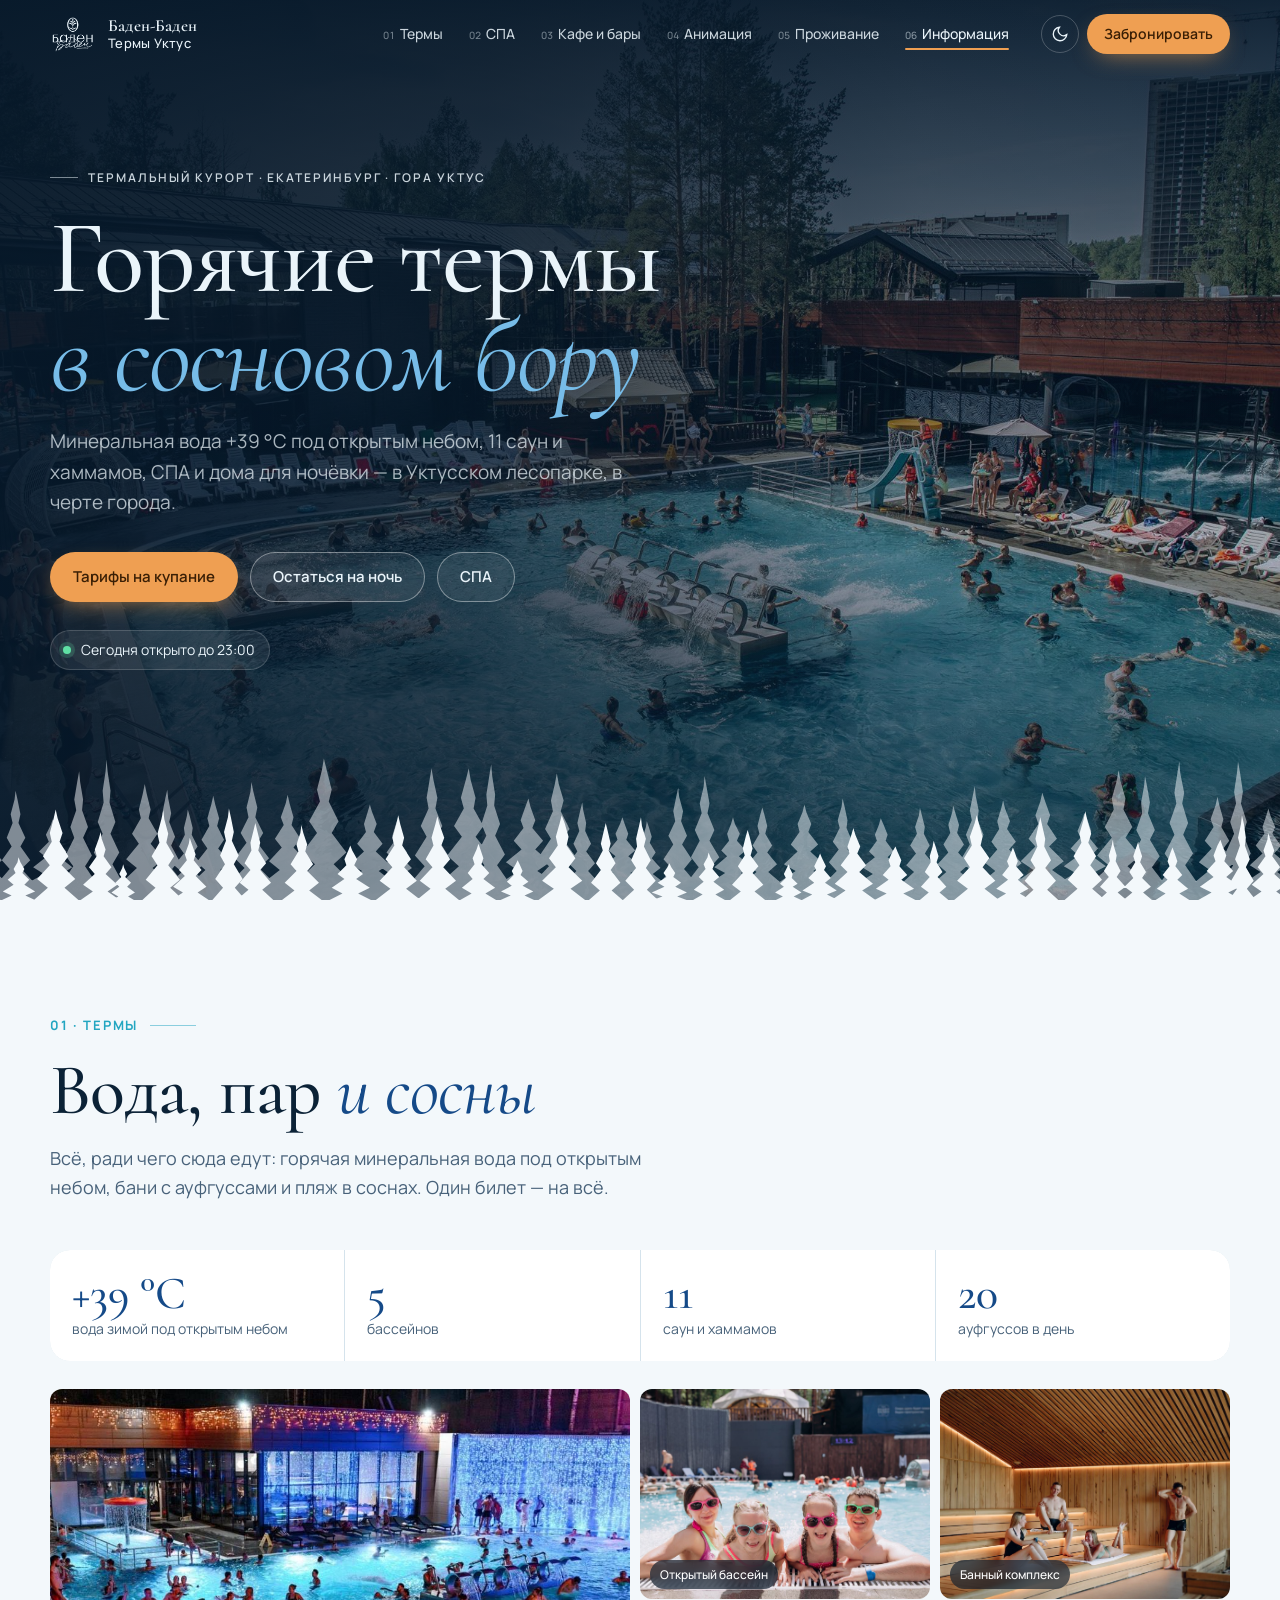
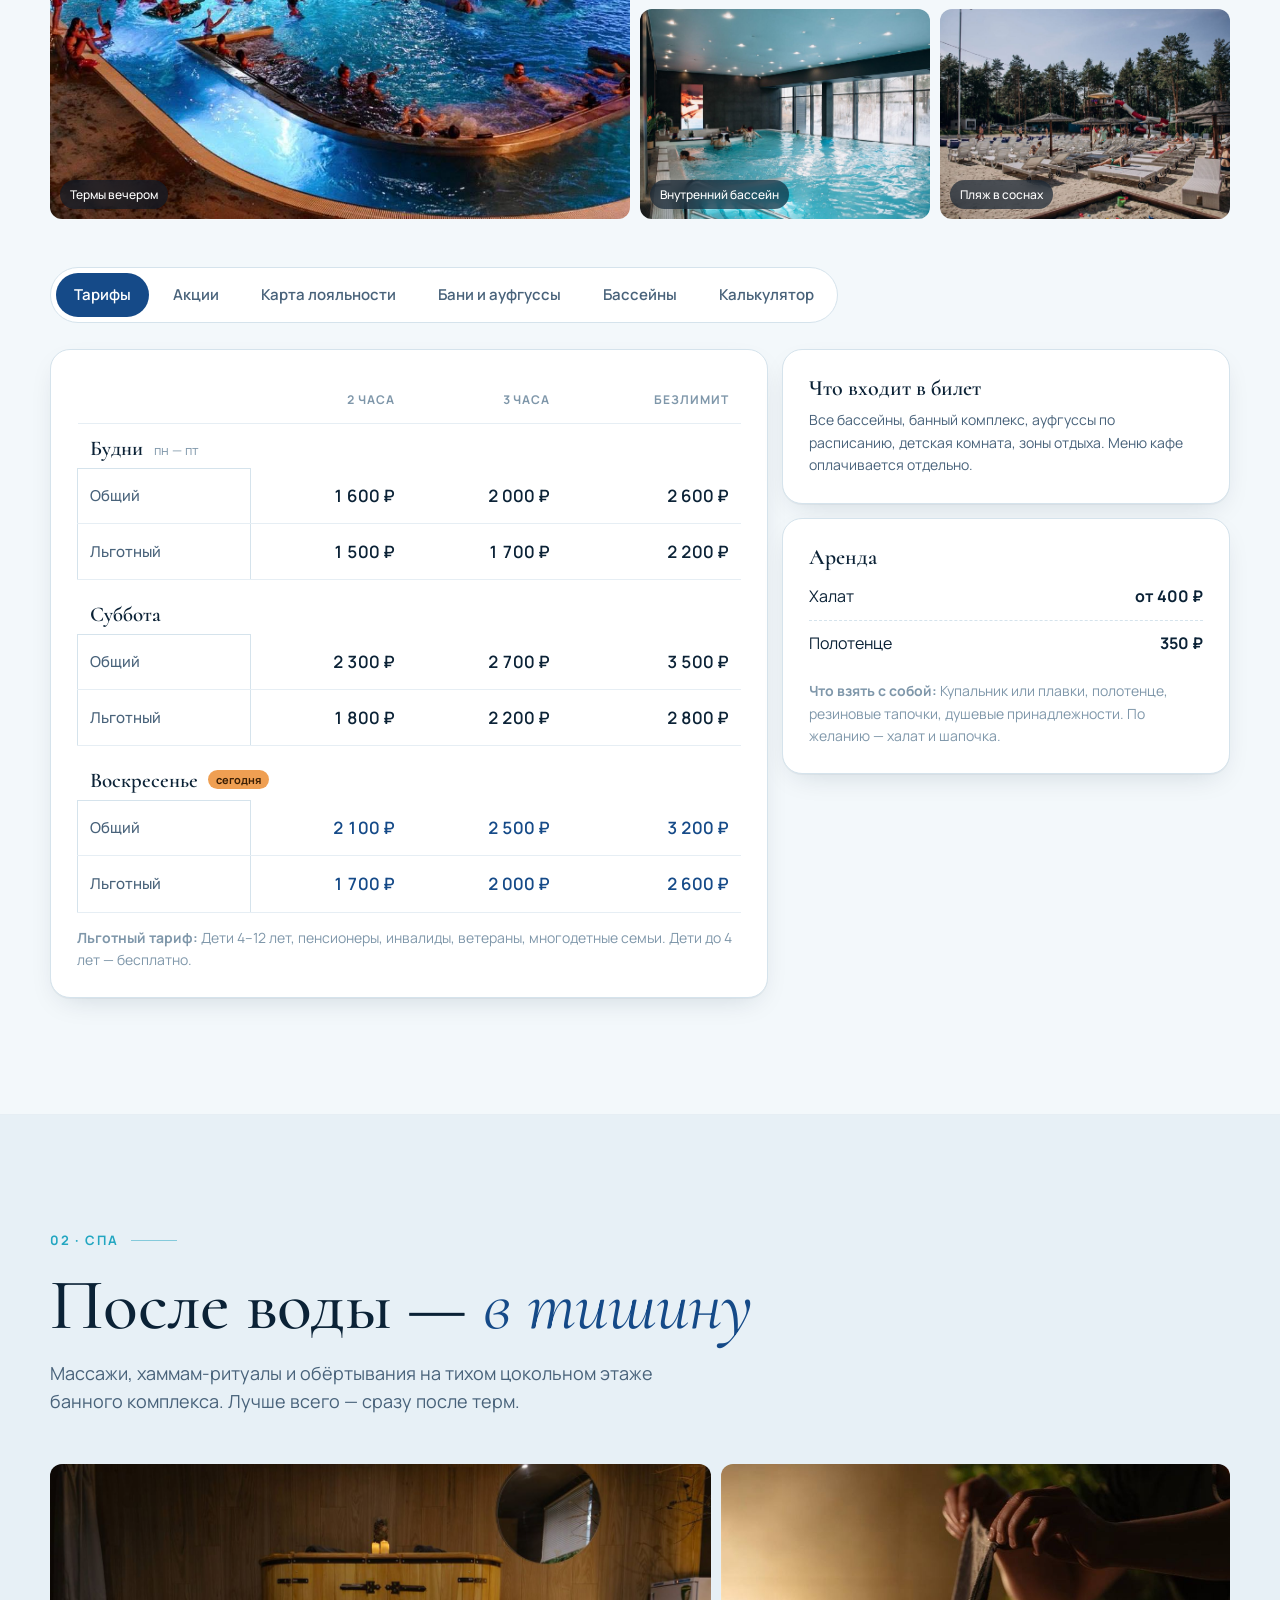
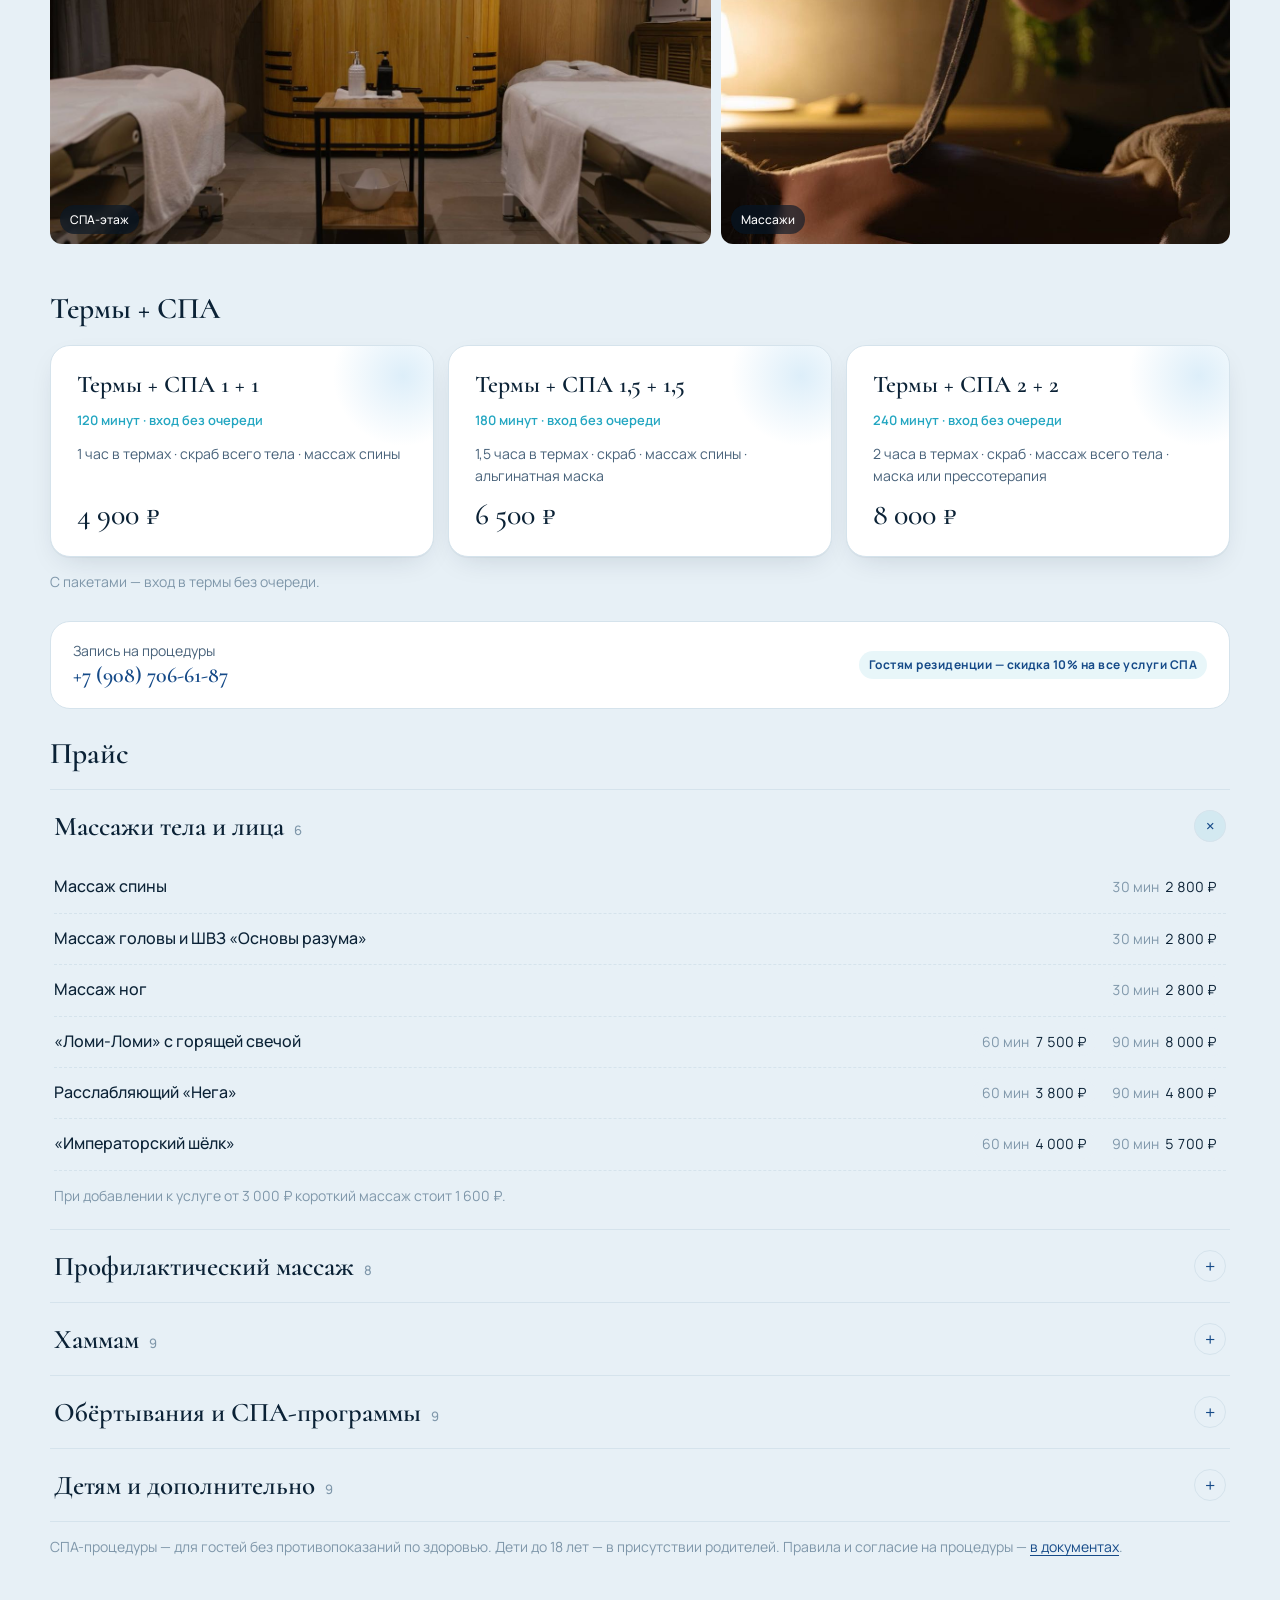
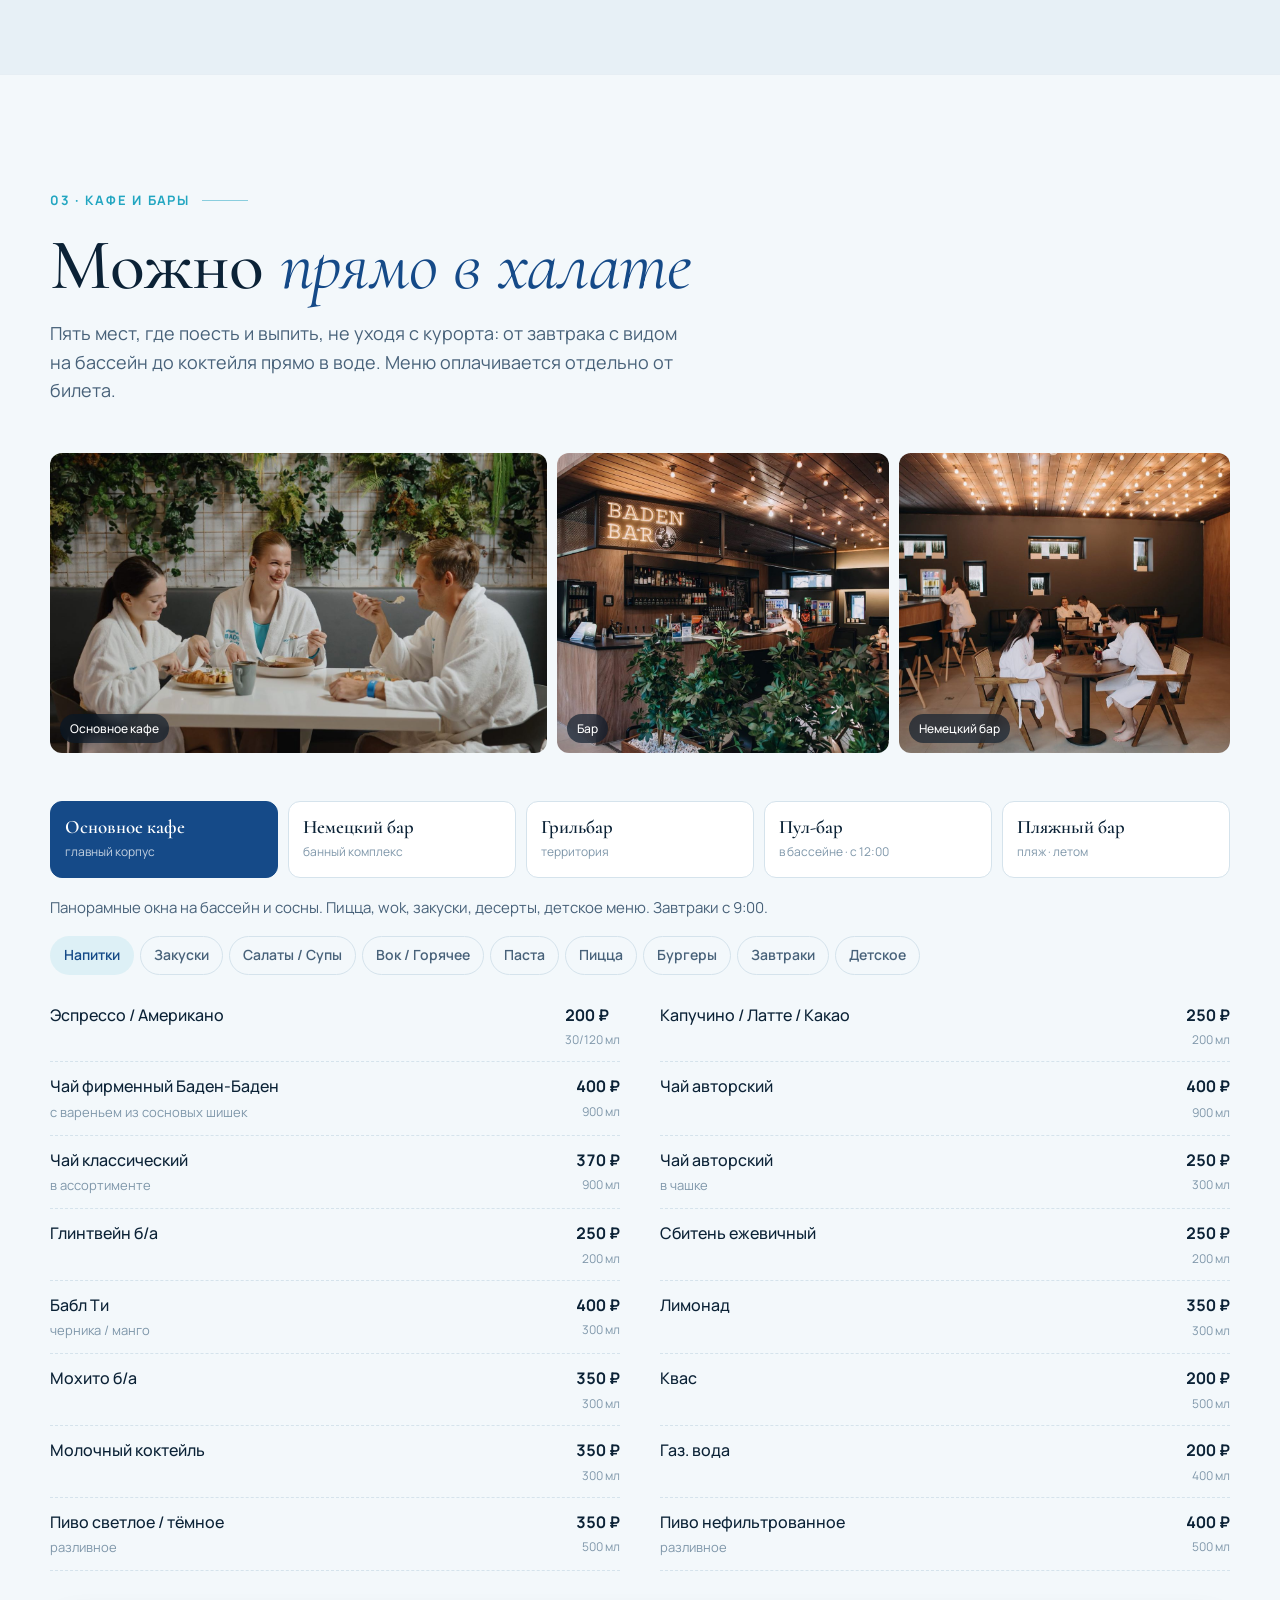
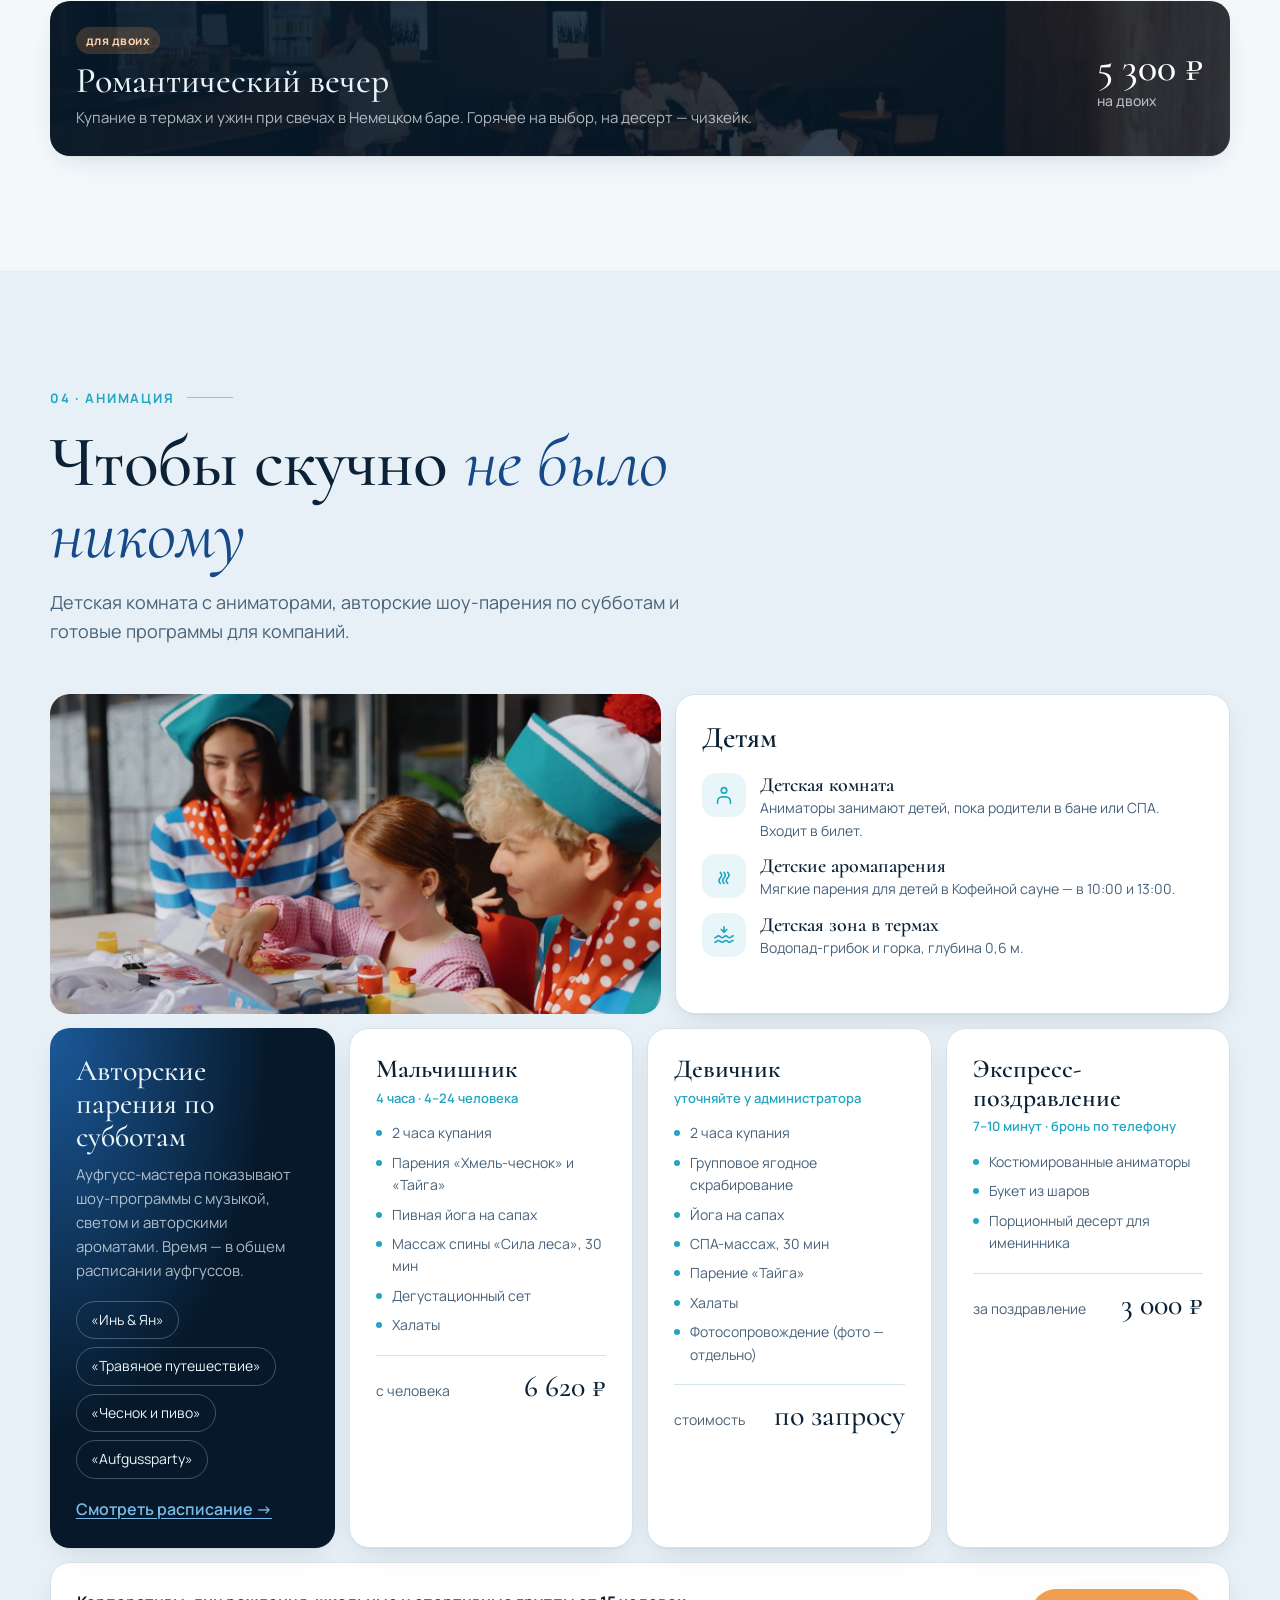
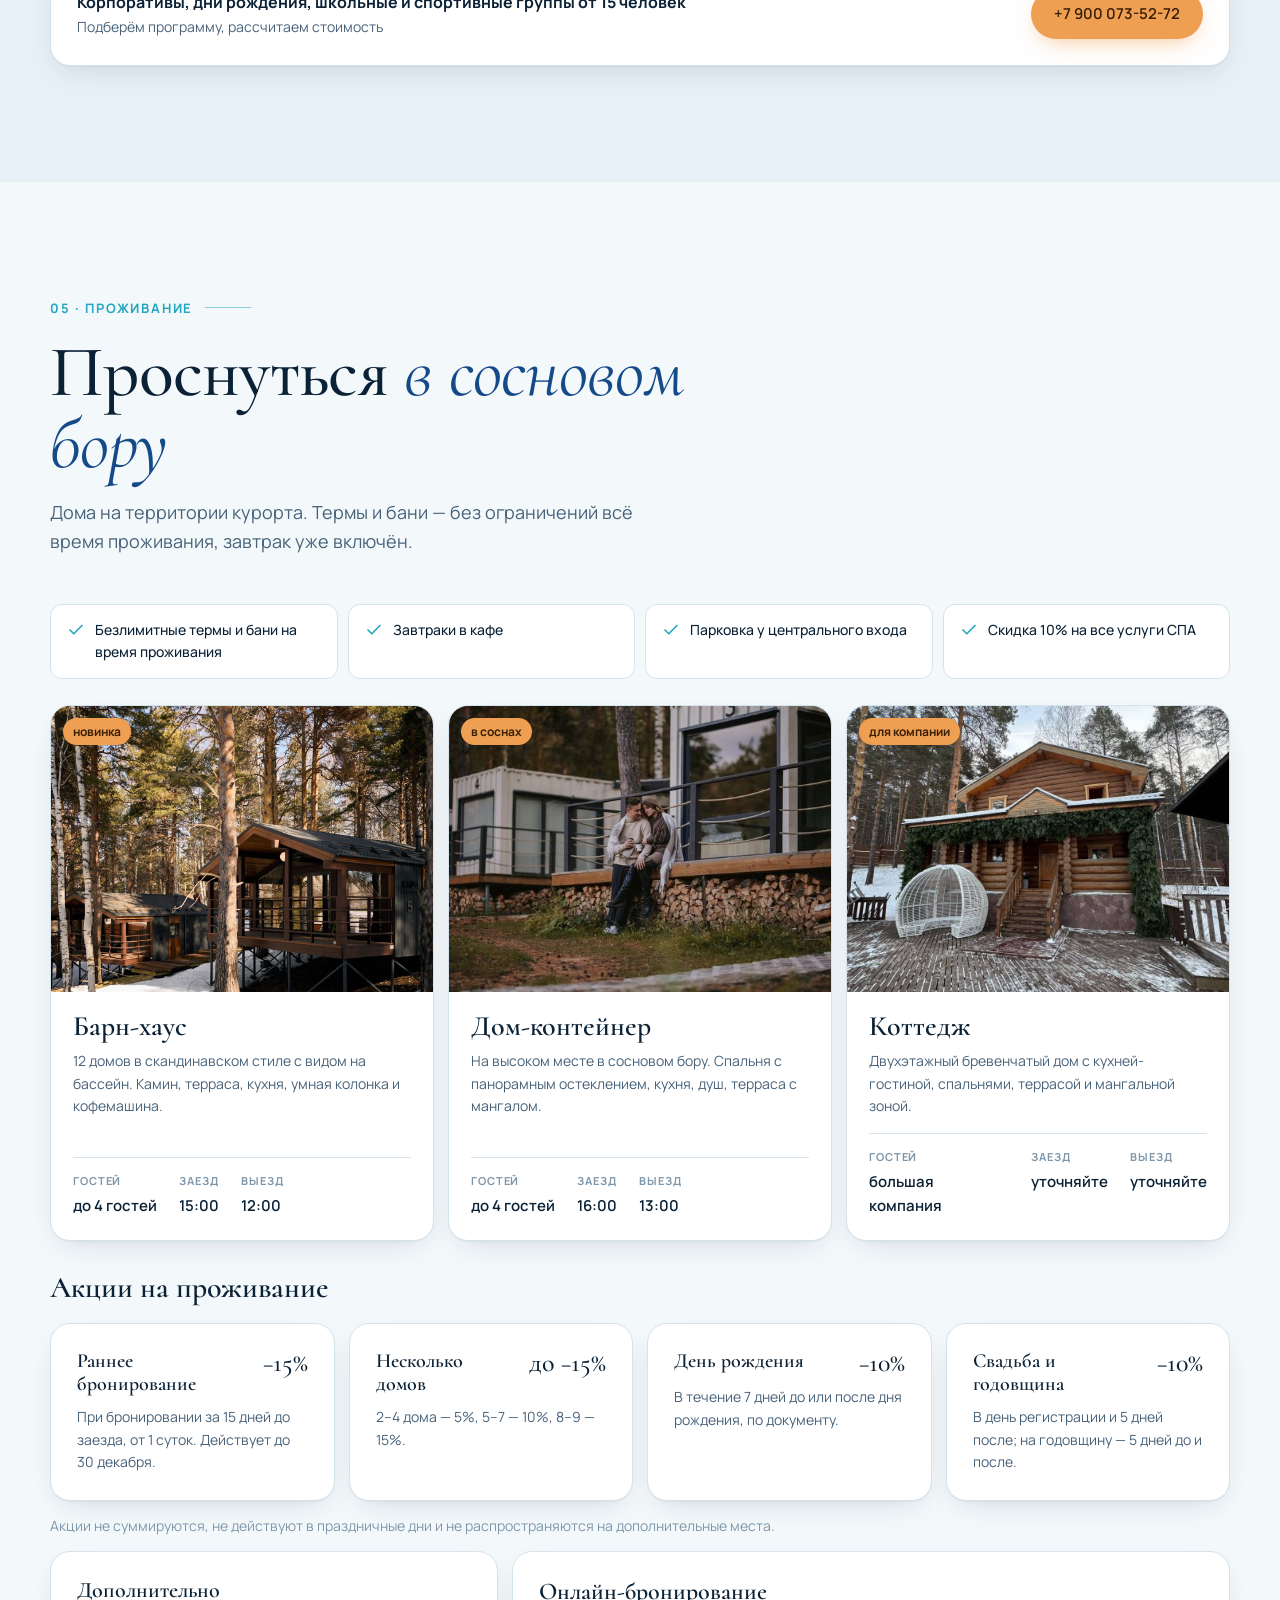
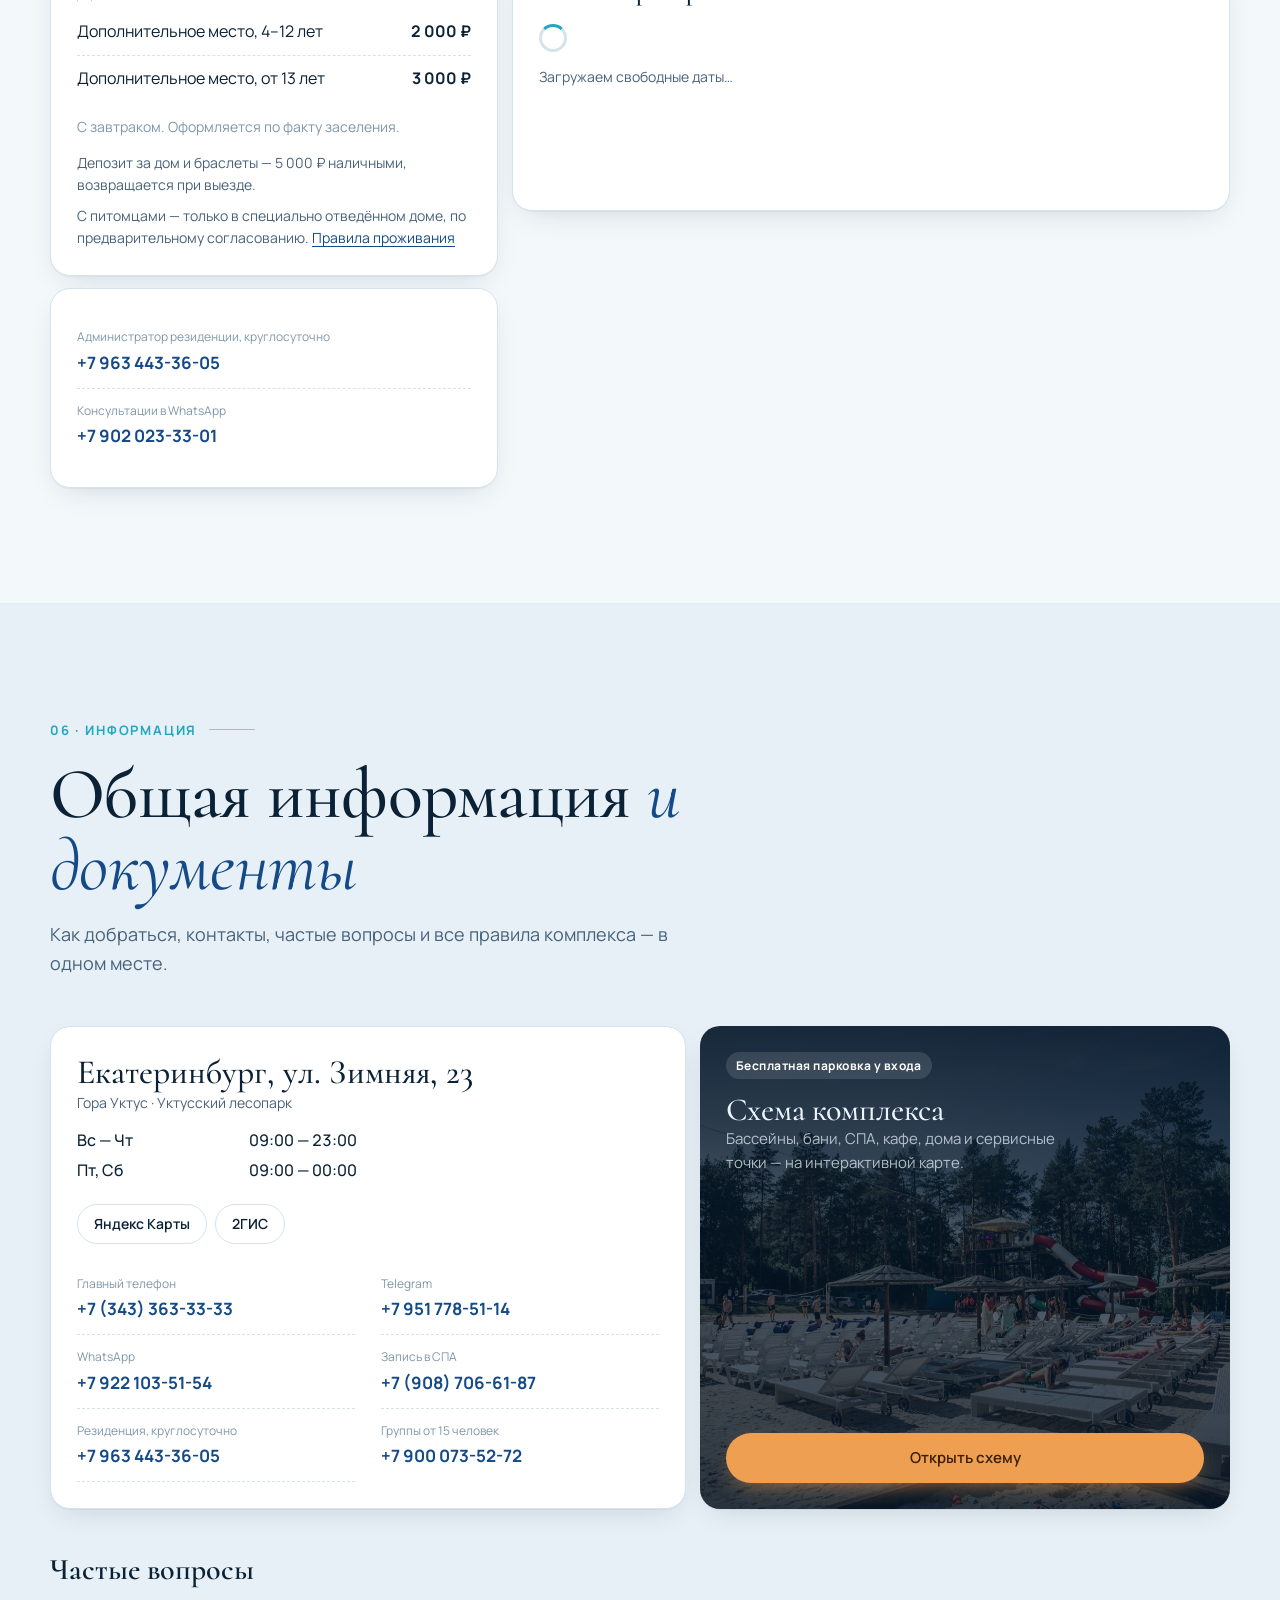
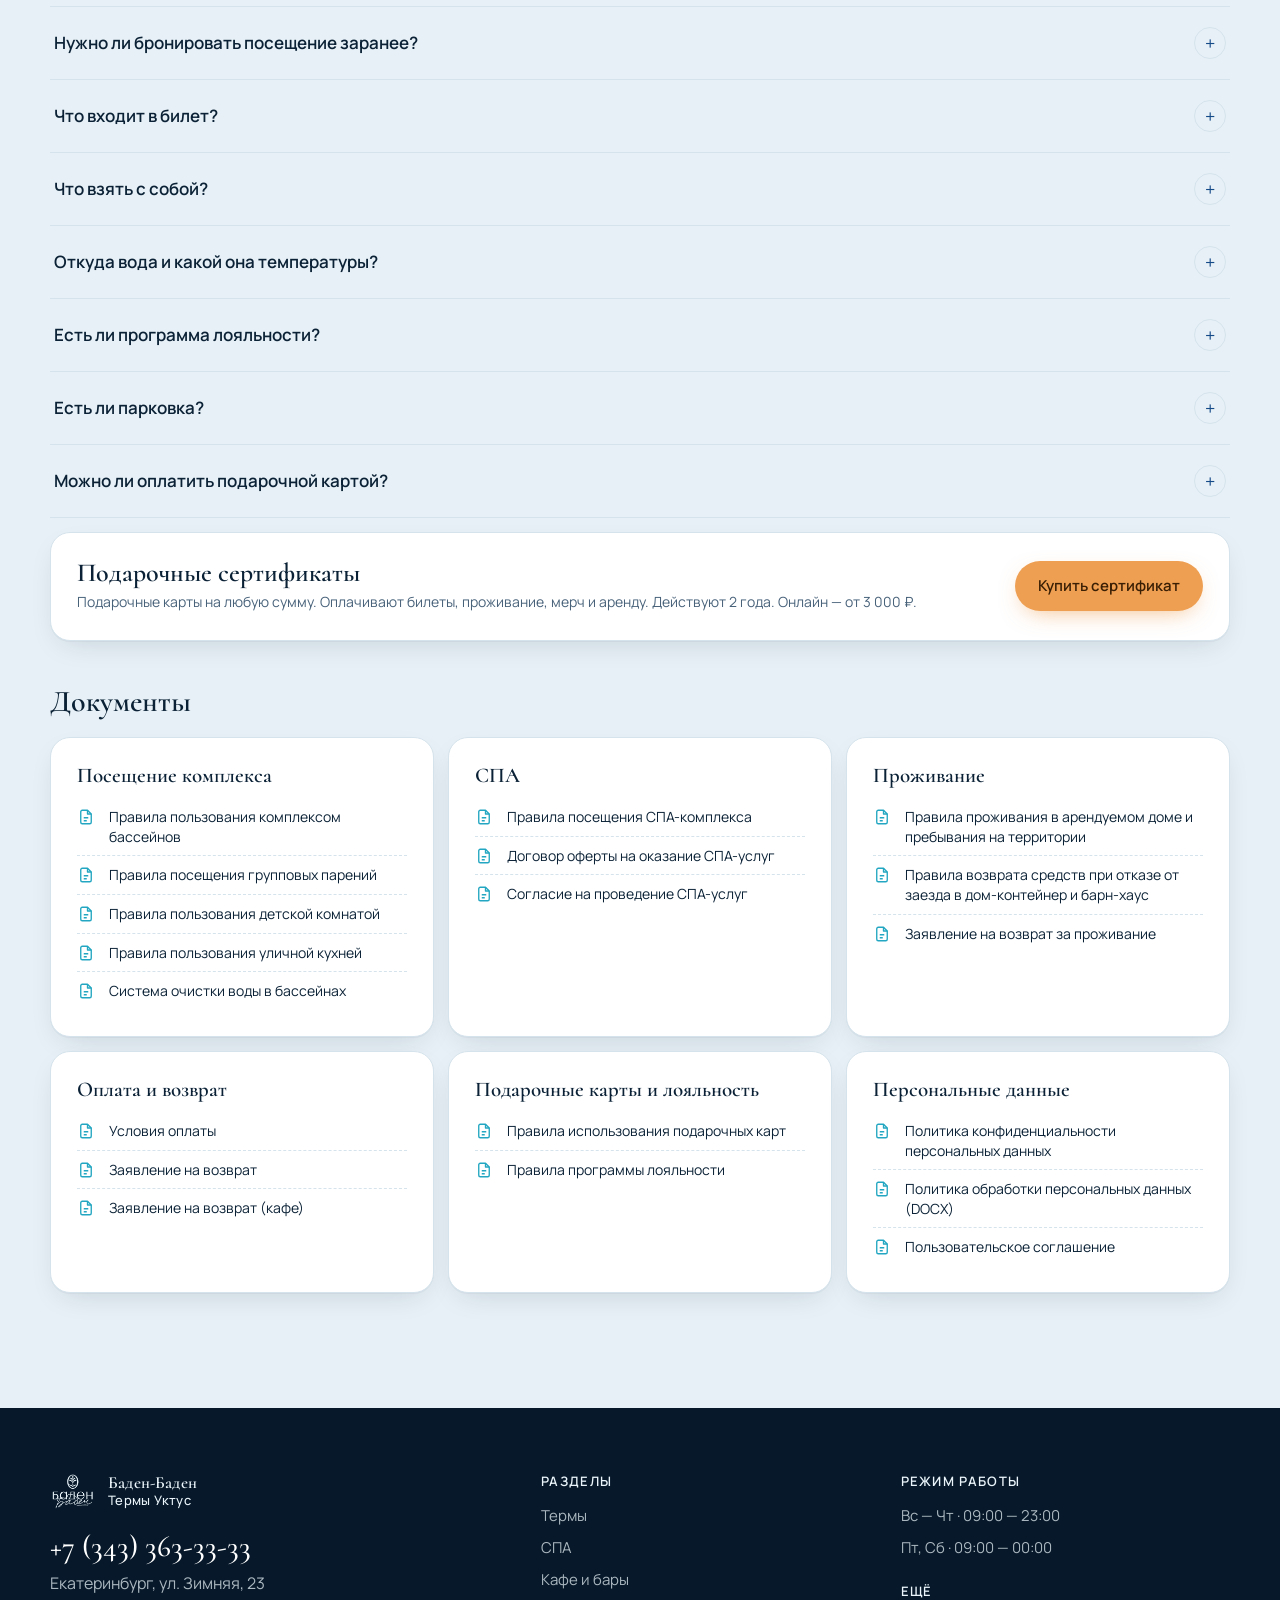
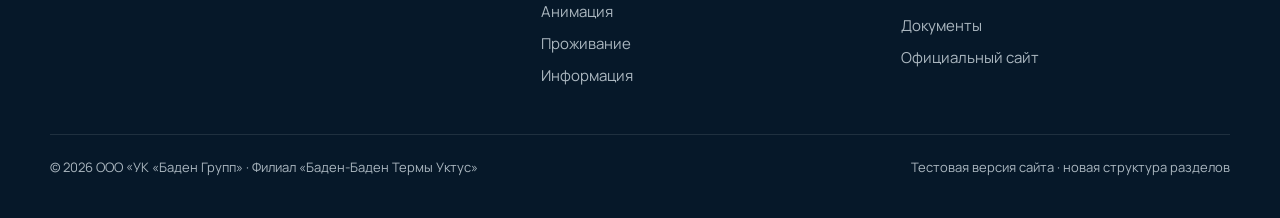
==== commit aec473dd: "Карта лояльности и актуальные цены с официального сайта Программа лояльности BADEN UKTUS — вкладка в" ====
--- a/index.html
+++ b/index.html
@@ -12,7 +12,7 @@
 <link rel="preconnect" href="https://fonts.gstatic.com" crossorigin>
 <link href="https://fonts.googleapis.com/css2?family=Cormorant:ital,wght@0,400;0,500;0,600;1,400;1,500&family=Manrope:wght@400;500;600;700&display=swap" rel="stylesheet">
 <link rel="preload" as="image" href="img/hero.jpg">
-<link rel="stylesheet" href="assets/style.css?v=1023d">
+<link rel="stylesheet" href="assets/style.css?v=1023e">
 <script>try{var t=localStorage.getItem('uktus-theme');if(t)document.documentElement.dataset.theme=t}catch(e){}</script>
 </head>
 <body>
@@ -93,6 +93,7 @@
     <div class="tabs" role="tablist" aria-label="Термы" data-tabs="termy">
       <button class="tab" role="tab" aria-selected="true" aria-controls="t-price" id="tb-price">Тарифы</button>
       <button class="tab" role="tab" aria-selected="false" aria-controls="t-promo" id="tb-promo">Акции</button>
+      <button class="tab" role="tab" aria-selected="false" aria-controls="t-loyal" id="tb-loyal">Карта лояльности</button>
       <button class="tab" role="tab" aria-selected="false" aria-controls="t-bath" id="tb-bath">Бани и ауфгуссы</button>
       <button class="tab" role="tab" aria-selected="false" aria-controls="t-pools" id="tb-pools">Бассейны</button>
       <button class="tab" role="tab" aria-selected="false" aria-controls="t-calc" id="tb-calc">Калькулятор</button>
@@ -121,8 +122,19 @@
 
     <!-- Акции -->
     <div class="panel" role="tabpanel" id="t-promo" aria-labelledby="tb-promo" hidden>
-      <div class="grid g4" id="promo-grid"></div>
-      <p class="note">Акции не суммируются. Выгодный вариант для вашей компании подберёт калькулятор.</p>
+      <a class="loyal-strip" href="#termy" data-open-tab="tb-loyal">
+        <span class="loyal-strip-pct">до −20%</span>
+        <span><b>Ходите часто?</b> По карте лояльности скидка на билет растёт с каждым визитом в месяце</span>
+        <span class="loyal-strip-go">Подробнее →</span>
+      </a>
+      <div class="grid g3" id="promo-grid"></div>
+      <div class="passes" id="passes"></div>
+      <p class="note">Акции не суммируются друг с другом и с картой лояльности, не действуют в праздничные дни. Выгодный вариант для вашей компании подберёт калькулятор.</p>
+    </div>
+
+    <!-- Карта лояльности -->
+    <div class="panel" role="tabpanel" id="t-loyal" aria-labelledby="tb-loyal" hidden>
+      <div class="loyal" id="loyal"></div>
     </div>
 
     <!-- Бани -->
@@ -169,9 +181,17 @@
             <div class="field"><span>Детей 4–12 лет</span>
               <div class="stepper"><button type="button" data-step="kids:-1" aria-label="Меньше детей">−</button><output name="kids">1</output><button type="button" data-step="kids:1" aria-label="Больше детей">+</button></div></div>
             <label class="field"><span>Длительность</span>
-              <select name="hours"><option value="2">2 часа</option><option value="3" selected>3 часа</option></select></label>
+              <select name="hours"><option value="2">2 часа</option><option value="3" selected>3 часа</option><option value="u">Безлимит</option></select></label>
             <label class="field"><span>Категория взрослых</span>
               <select name="cat"><option value="general">Общая</option><option value="lgot">Льготная</option></select></label>
+            <label class="field wide"><span>Карта лояльности</span>
+              <select name="loyal">
+                <option value="0">Нет карты</option>
+                <option value="5">1-й визит в этом месяце · −5%</option>
+                <option value="10">2-й визит · −10%</option>
+                <option value="15">3-й визит · −15%</option>
+                <option value="20">4-й и далее · −20%</option>
+              </select></label>
             <div class="field wide"><span>Дополнительно</span>
               <div class="checks">
                 <label class="check"><input type="checkbox" name="bday"> День рождения — сегодня, 2 дня до или после</label>
@@ -268,7 +288,7 @@
       </div>
     </div>
 
-    <div class="grid g3 rv" id="anim-row"></div>
+    <div class="anim-row rv" id="anim-row"></div>
     <div class="card groups rv" id="anim-groups"></div>
   </div>
 </section>
@@ -285,6 +305,7 @@
 
     <div class="incl rv" id="stay-incl"></div>
     <div class="homes rv" id="homes"></div>
+    <div class="stay-promos rv" id="stay-promos"></div>
 
     <div class="book rv" id="stay-book">
       <div class="book-side">
@@ -383,7 +404,7 @@
   </div>
 </footer>
 
-<script src="assets/data.js?v=1023d"></script>
-<script src="assets/app.js?v=1023d"></script>
+<script src="assets/data.js?v=1023e"></script>
+<script src="assets/app.js?v=1023e"></script>
 </body>
 </html>
--- a/assets/style.css
+++ b/assets/style.css
@@ -277,11 +277,13 @@
 .tariff th, .tariff td { padding: 14px 12px; text-align: right; border-bottom: 1px solid var(--line-2); white-space: nowrap; }
 .tariff th:first-child, .tariff td:first-child { text-align: left; }
 .tariff thead th { font-size: 12px; font-weight: 700; letter-spacing: .08em; text-transform: uppercase; color: var(--ink-3); }
-.tariff tbody th { font-weight: 600; }
-.tariff tbody th small { display: block; font-weight: 400; color: var(--ink-3); font-size: 13px; }
 .tariff td { font-size: 17px; font-weight: 600; }
-.tariff tr.today th::before { content: 'сегодня'; display: inline-block; margin-right: 8px; padding: 2px 8px; border-radius: 999px; background: var(--coral); color: var(--coral-ink); font-size: 11px; font-weight: 700; vertical-align: 2px; }
-.tariff .grp th { border-bottom: 0; padding-bottom: 0; }
+.tariff .dayname th { padding: 22px 12px 6px; border-bottom: 0; font: 600 21px/1.2 var(--display); }
+.tariff tbody:first-of-type .dayname th { padding-top: 12px; }
+.tariff .dayname small { font: 400 13px var(--sans); color: var(--ink-3); margin-left: 6px; }
+.tariff .cat { font-weight: 500; color: var(--ink-2); font-size: 15px; }
+.tariff tbody.today .dayname th::after { content: 'сегодня'; display: inline-block; margin-left: 10px; padding: 2px 8px; border-radius: 999px; background: var(--coral); color: var(--coral-ink); font: 700 11px var(--sans); vertical-align: 3px; }
+.tariff tbody.today td { color: var(--brand-ink); }
 .kv { display: flex; justify-content: space-between; gap: 12px; padding: 10px 0; border-bottom: 1px dashed var(--line); }
 .kv:last-child { border-bottom: 0; }
 .kv b { white-space: nowrap; }
@@ -293,6 +295,43 @@
 .promo .when { font-size: 13px; font-weight: 600; color: var(--aqua); }
 .promo p { font-size: 14px; color: var(--ink-2); }
 .promo .price { font-size: 26px; }
+
+/* полоса-ссылка на карту лояльности (в «Акциях») */
+.loyal-strip { display: flex; align-items: center; gap: 16px; margin-bottom: 16px; padding: 14px 18px; border-radius: var(--r);
+  text-decoration: none; color: var(--on-deep); background: linear-gradient(100deg, var(--brand), #0d3566); box-shadow: var(--shadow); }
+.loyal-strip:hover { filter: brightness(1.08); }
+.loyal-strip-pct { flex: none; font: 500 28px/1 var(--display); color: #fff; }
+.loyal-strip b { color: #fff; }
+.loyal-strip span:nth-child(2) { flex: 1; font-size: 15px; color: var(--on-deep-2); }
+.loyal-strip-go { flex: none; font-weight: 600; color: var(--sky); white-space: nowrap; }
+
+/* абонементы */
+.passes { display: grid; grid-template-columns: 1.2fr 1fr 1fr; gap: 14px; margin-top: 22px; align-items: stretch; }
+.passes-head { align-self: center; }
+.passes-head .sub-h { margin: 0 0 6px; font-size: 26px; }
+.pass b { display: block; font: 600 20px/1.2 var(--display); margin-bottom: 4px; }
+
+/* программа лояльности */
+.loyal-hero { display: flex; flex-wrap: wrap; align-items: flex-end; justify-content: space-between; gap: 18px; }
+.loyal-hero h3 { font: 500 clamp(32px, 4vw, 46px)/1.05 var(--display); margin: 12px 0 8px; }
+.loyal-hero h3 em { font-style: italic; font-weight: 400; color: var(--brand-ink); }
+.loyal-hero .btn svg { width: 18px; height: 18px; }
+.ladder { list-style: none; padding: 0; margin: 28px 0 22px; display: grid; grid-template-columns: repeat(4, 1fr); gap: 12px; align-items: end; }
+.ladder li { display: flex; flex-direction: column; gap: 4px; }
+.ladder .pct { font: 500 clamp(30px, 3.6vw, 44px)/1 var(--display); color: var(--brand-ink); font-variant-numeric: tabular-nums; }
+.ladder .v { font-size: 13px; font-weight: 600; color: var(--ink-2); }
+.ladder i { display: block; margin-top: 8px; height: calc(26px + var(--i) * 30px); border-radius: 14px 14px 6px 6px;
+  background: linear-gradient(180deg, var(--sky), var(--brand)); opacity: calc(.45 + var(--i) * .18); }
+.loyal-grid { display: grid; grid-template-columns: 1fr 1.25fr; gap: 14px; }
+.loyal-grid .sub-h { font-size: 22px; margin-bottom: 12px; }
+.step { display: grid; grid-template-columns: 34px 1fr; gap: 12px; padding: 10px 0; }
+.step + .step { border-top: 1px dashed var(--line); }
+.step .n { width: 34px; height: 34px; border-radius: 50%; display: grid; place-items: center; background: var(--hl); color: var(--brand-ink); font-weight: 700; }
+.step p { font-size: 14px; color: var(--ink-2); margin-top: 2px; }
+.ticks { list-style: none; margin: 0; padding: 0; display: grid; gap: 10px; }
+.ticks li { display: grid; grid-template-columns: 18px 1fr; gap: 10px; font-size: 14px; color: var(--ink-2); }
+.ticks li::before { content: ''; width: 18px; height: 18px; margin-top: 1px; border-radius: 50%; background: var(--hl) url("data:image/svg+xml,%3Csvg xmlns='http://www.w3.org/2000/svg' viewBox='0 0 24 24' fill='none' stroke='%2322a6c1' stroke-width='3' stroke-linecap='round' stroke-linejoin='round'%3E%3Cpath d='M20 6 9 17l-5-5'/%3E%3C/svg%3E") center / 11px no-repeat; }
+.loyal-foot { display: flex; flex-wrap: wrap; align-items: center; justify-content: space-between; gap: 14px; margin-top: 18px; }
 
 /* бани */
 .saunas { display: grid; grid-template-columns: repeat(auto-fill, minmax(220px, 1fr)); gap: 12px; }
@@ -355,6 +394,7 @@
 .result .applied div { font-size: 14px; padding: 8px 12px; border-radius: 10px; background: rgba(255,255,255,.08); }
 .result .applied div.best { background: rgba(239,159,82,.18); color: #ffd5ad; }
 .result .old { text-decoration: line-through; opacity: .55; margin-left: 8px; font-size: 16px; }
+.result .applied .fine { background: none; padding: 4px 0 0; font-size: 12px; color: var(--on-deep-2); }
 
 /* СПА */
 .pkgs { display: grid; grid-template-columns: repeat(3, 1fr); gap: 14px; margin-bottom: 14px; }
@@ -434,6 +474,9 @@
 .prog li { display: flex; gap: 10px; font-size: 14px; color: var(--ink-2); }
 .prog li::before { content: ''; flex: none; width: 6px; height: 6px; margin-top: 8px; border-radius: 50%; background: var(--aqua); }
 .prog-foot { display: flex; align-items: baseline; justify-content: space-between; gap: 10px; margin-top: 18px; padding-top: 16px; border-top: 1px solid var(--line); }
+.anim-row { display: grid; grid-template-columns: repeat(4, 1fr); gap: 14px; }
+.stay-promos { margin-top: 30px; }
+.stay-promos .promo h3 { font-size: 20px; }
 .groups { display: flex; flex-wrap: wrap; align-items: center; justify-content: space-between; gap: 14px; margin-top: 14px; }
 
 /* Проживание */
@@ -512,6 +555,9 @@
   .nav a { padding: 8px 9px; font-size: 13.5px; }
   .docs { grid-template-columns: repeat(2, 1fr); }
   .incl { grid-template-columns: repeat(2, 1fr); }
+  .anim-row { grid-template-columns: repeat(2, 1fr); }
+  .passes { grid-template-columns: 1fr 1fr; }
+  .passes-head { grid-column: 1 / -1; }
 }
 @media (max-width: 920px) {
   html { scroll-padding-top: 122px; }
@@ -532,22 +578,29 @@
   .mosaic.m2, .mosaic.m3 { grid-template-columns: 1fr 1fr; grid-template-rows: 220px 160px; }
   .mosaic.m2 figure:first-child, .mosaic.m3 figure:first-child { grid-column: span 2; }
   .menu { grid-template-columns: 1fr; }
+  .loyal-grid { grid-template-columns: 1fr; }
   .offer { grid-template-columns: 1fr; }
   .foot-grid { grid-template-columns: 1fr 1fr; }
 }
 @media (max-width: 620px) {
-  .g2, .g4, .bfast, .docs, .contact-grid, .incl { grid-template-columns: 1fr; }
+  .g2, .g4, .bfast, .docs, .contact-grid, .incl, .anim-row, .passes { grid-template-columns: 1fr; }
+  .ladder { gap: 8px; }
+  .ladder .v { font-size: 11px; }
+  .loyal-strip { flex-wrap: wrap; gap: 6px 12px; }
+  .loyal-strip span:nth-child(2) { flex-basis: 100%; order: 3; }
   .calc form { grid-template-columns: 1fr; }
   .hero-cta .btn { flex: 1 1 100%; }
   .tabs { border-radius: 16px; }
   .tariff thead { display: none; }
-  .tariff tr { display: grid; grid-template-columns: 1fr 1fr; gap: 2px 18px; padding: 14px 0; border-bottom: 1px solid var(--line-2); }
-  .tariff tbody th, .tariff td { border: 0; padding: 0; }
-  .tariff tbody th { grid-column: 1 / -1; margin-bottom: 8px; display: flex; align-items: baseline; gap: 8px; }
-  .tariff tbody th small { display: inline; }
-  .tariff td { display: flex; justify-content: space-between; align-items: baseline; gap: 8px; padding: 5px 0; font-size: 16px; text-align: left; }
-  .tariff td::before { content: attr(data-l); font-size: 12px; font-weight: 500; color: var(--ink-3); }
-  .tariff tr.today th::before { order: 3; margin: 0 0 0 auto; }
+  .tariff tbody.day { display: block; padding-bottom: 10px; border-bottom: 1px solid var(--line-2); }
+  .tariff tbody.day:last-child { border-bottom: 0; }
+  .tariff tr { display: grid; grid-template-columns: repeat(3, 1fr); gap: 0 10px; }
+  .tariff tr.dayname { display: block; }
+  .tariff .dayname th { display: block; padding: 14px 0 4px; }
+  .tariff tbody:first-of-type .dayname th { padding-top: 2px; }
+  .tariff th.cat { grid-column: 1 / -1; padding: 8px 0 2px; border: 0; font-size: 13px; }
+  .tariff td { display: flex; flex-direction: column; gap: 1px; padding: 0 0 6px; border: 0; text-align: left; font-size: 16px; }
+  .tariff td::before { content: attr(data-l); font-size: 11px; font-weight: 500; color: var(--ink-3); }
   .foot-grid { grid-template-columns: 1fr; }
   .home dl { grid-template-columns: repeat(3, 1fr); gap: 4px 10px; }
   .svc { flex-direction: column; align-items: stretch; gap: 6px; }
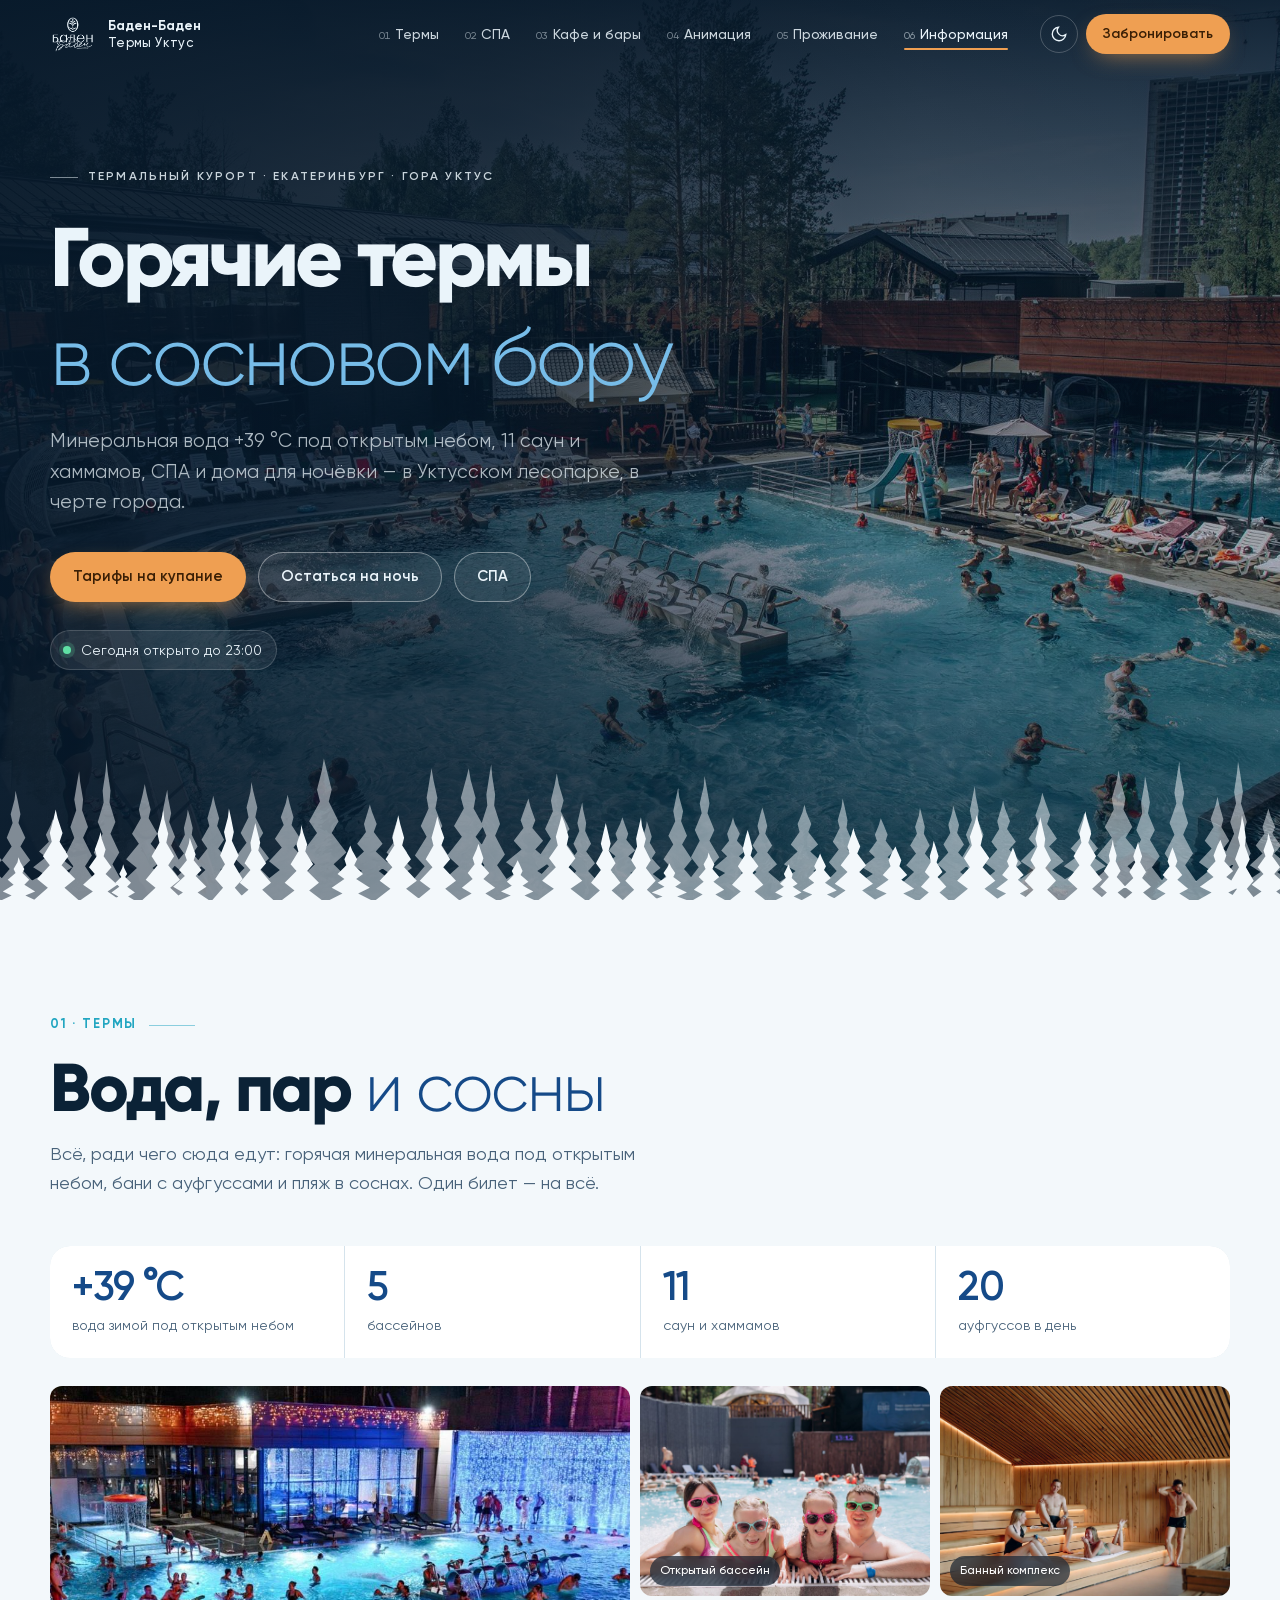
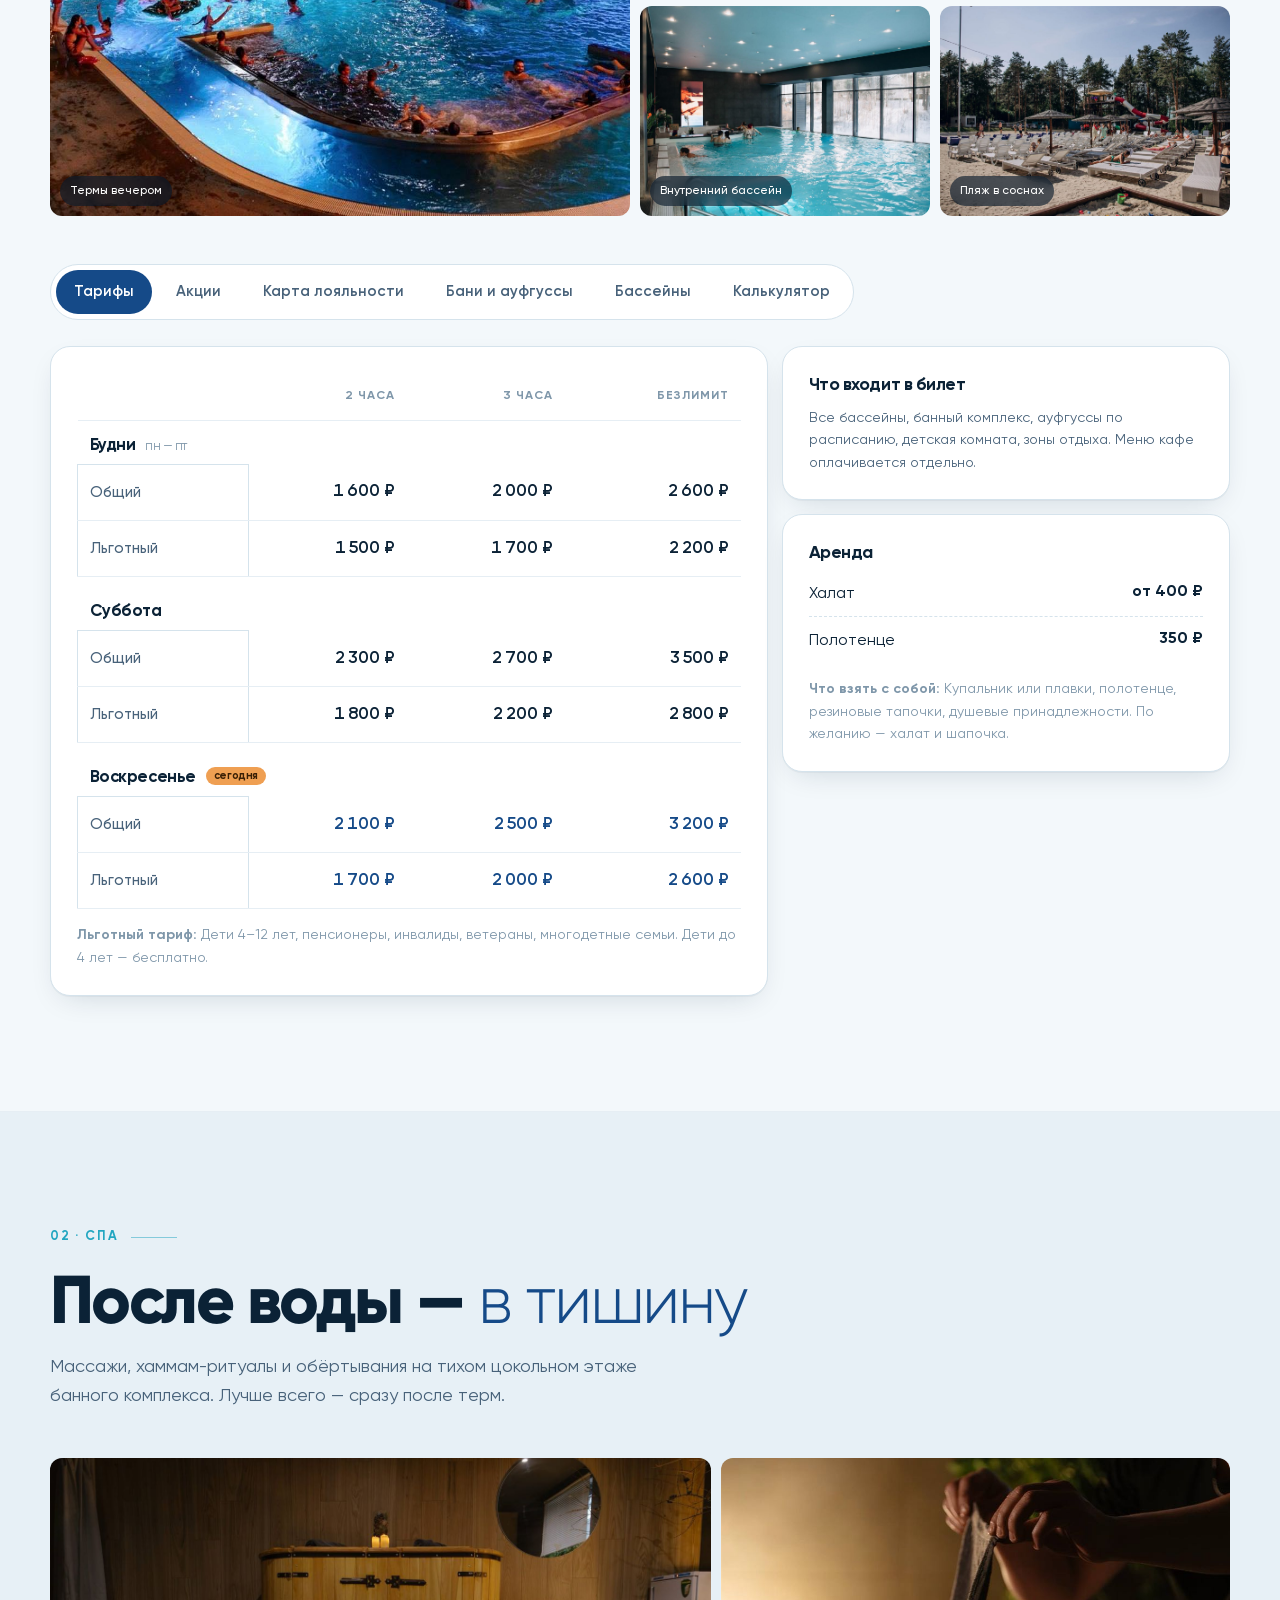
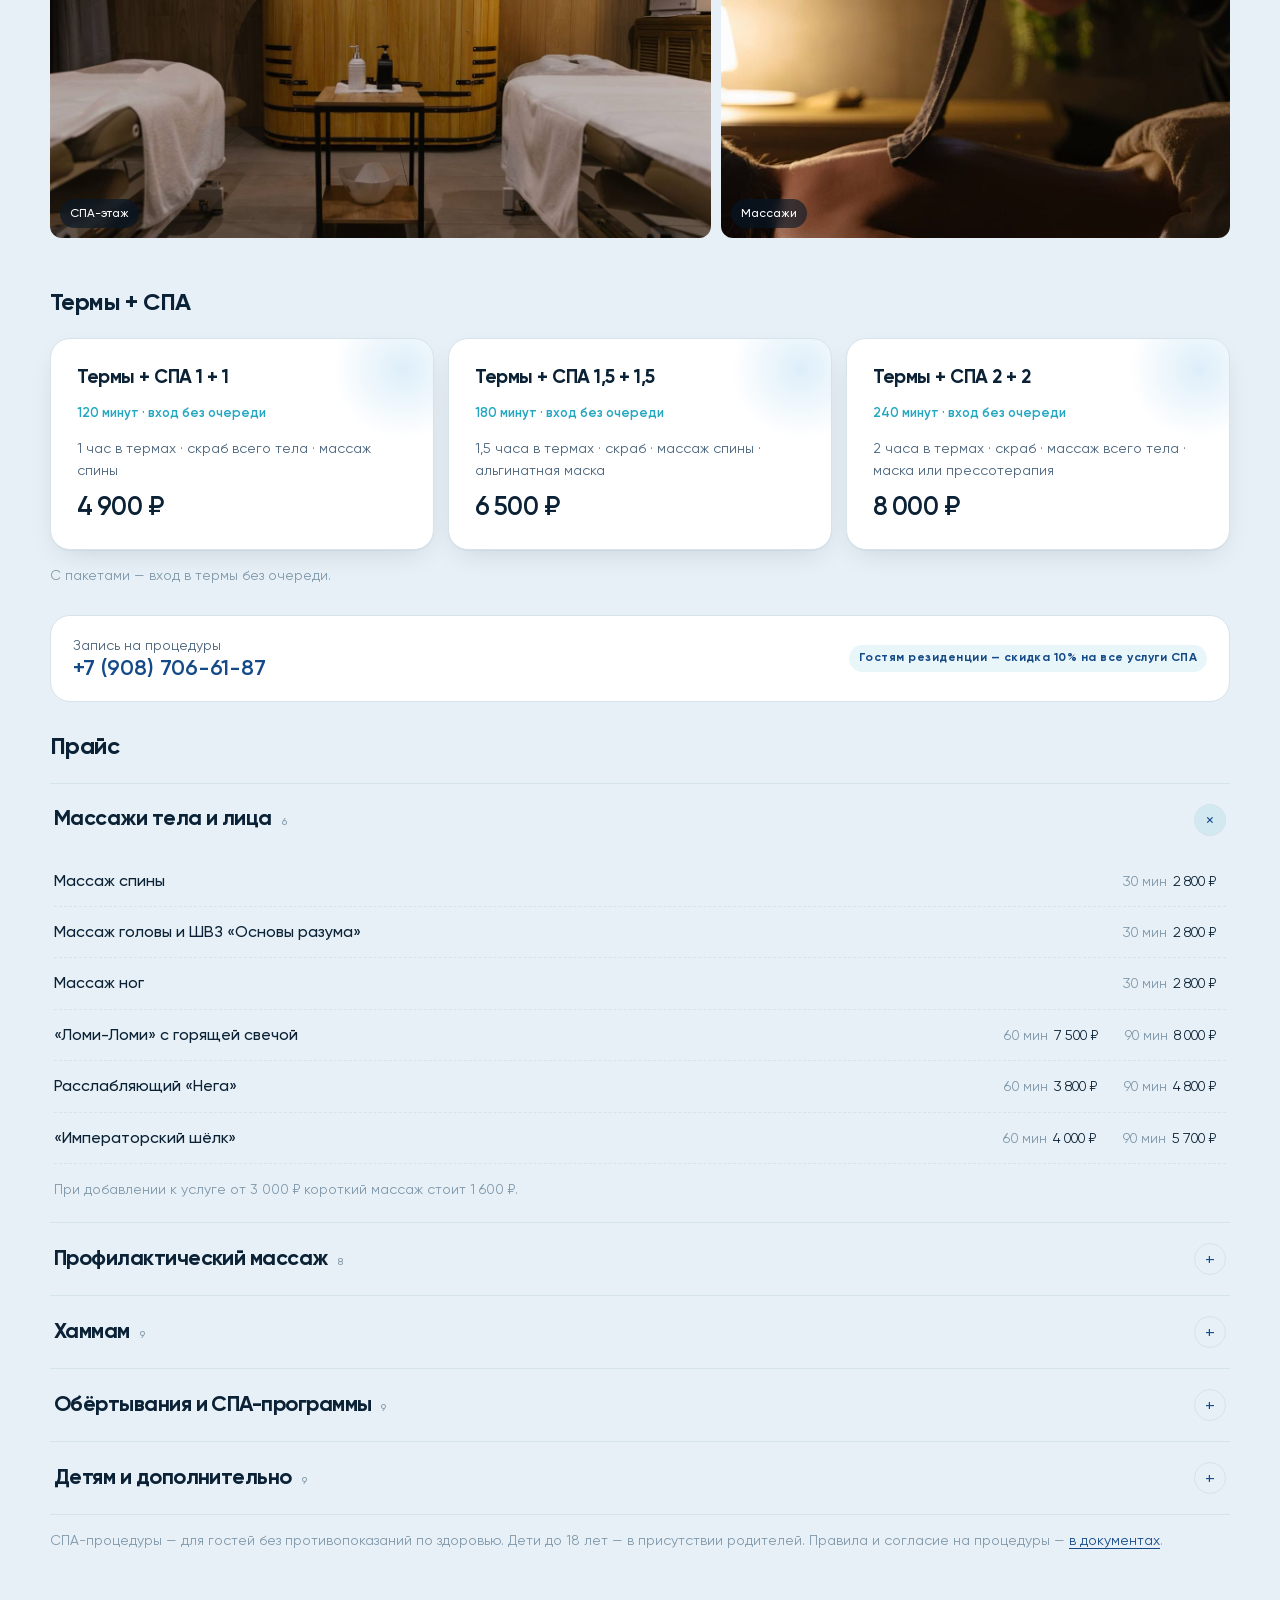
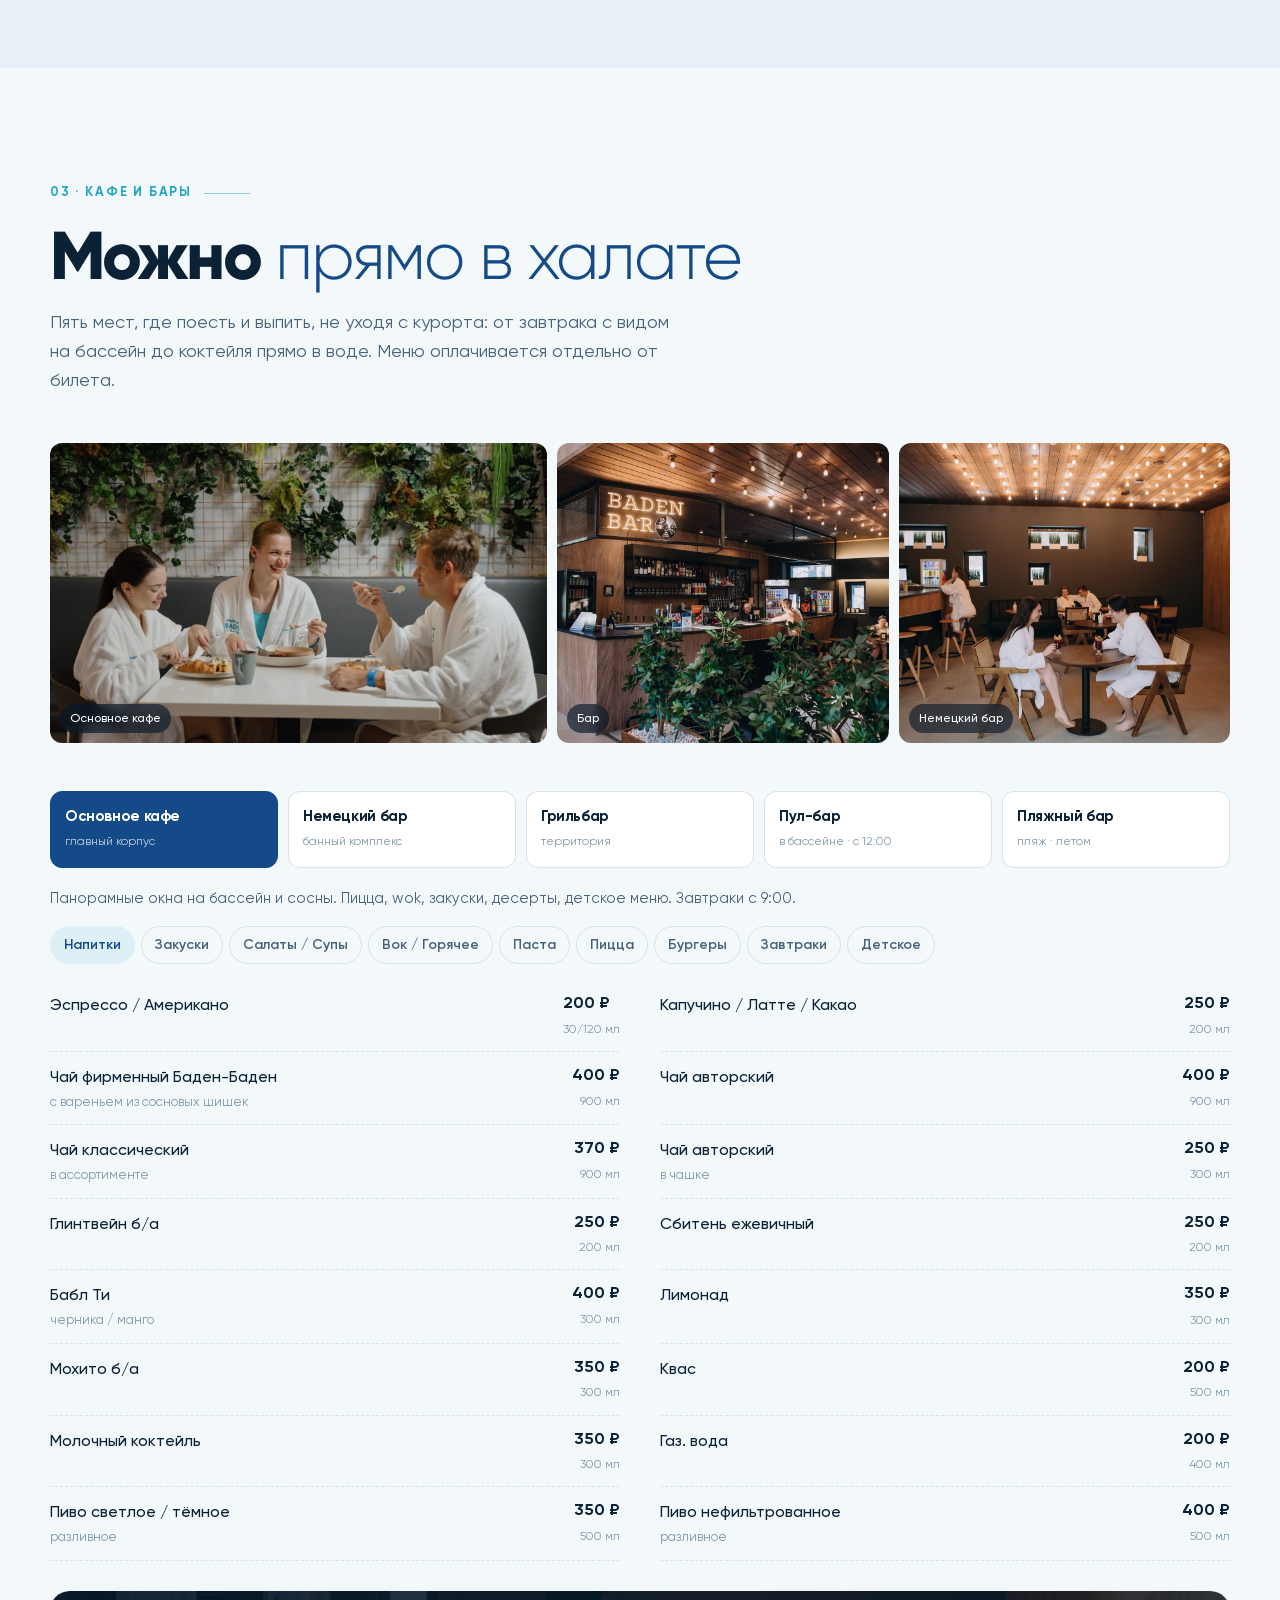
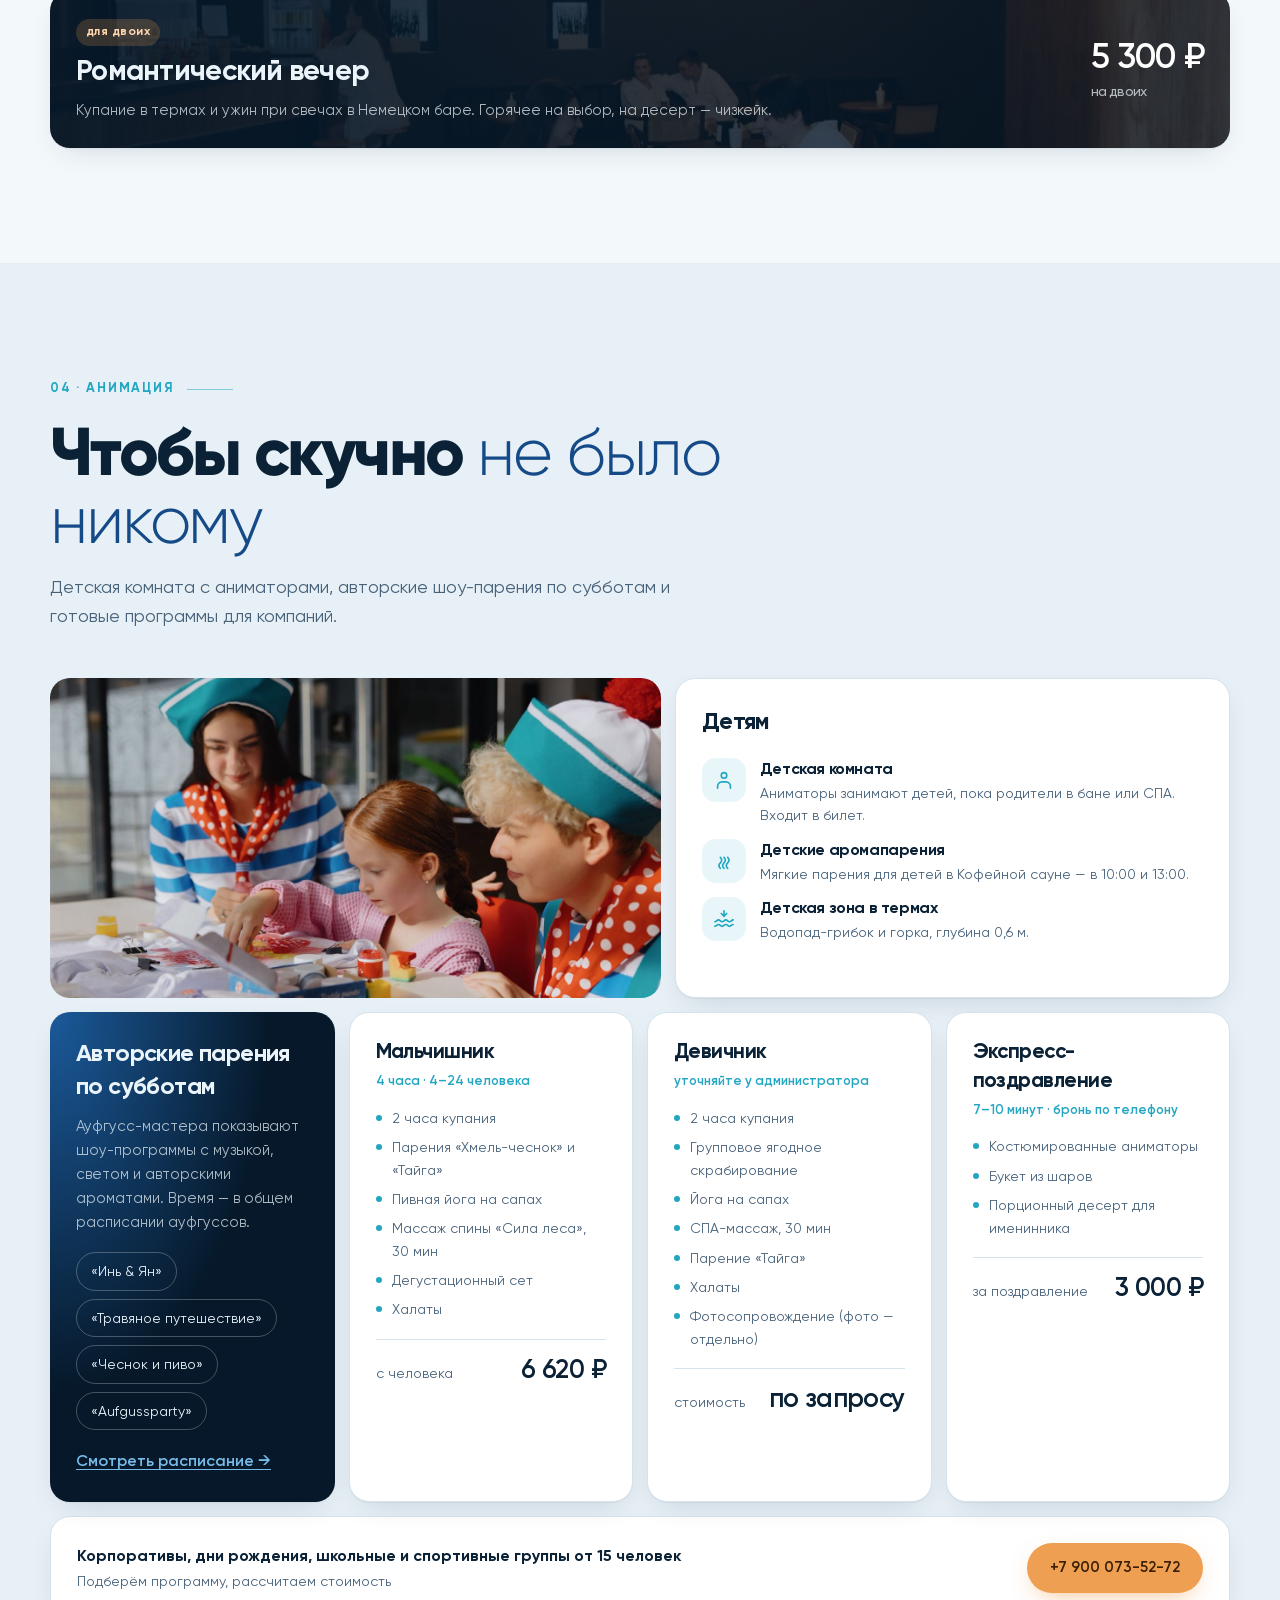
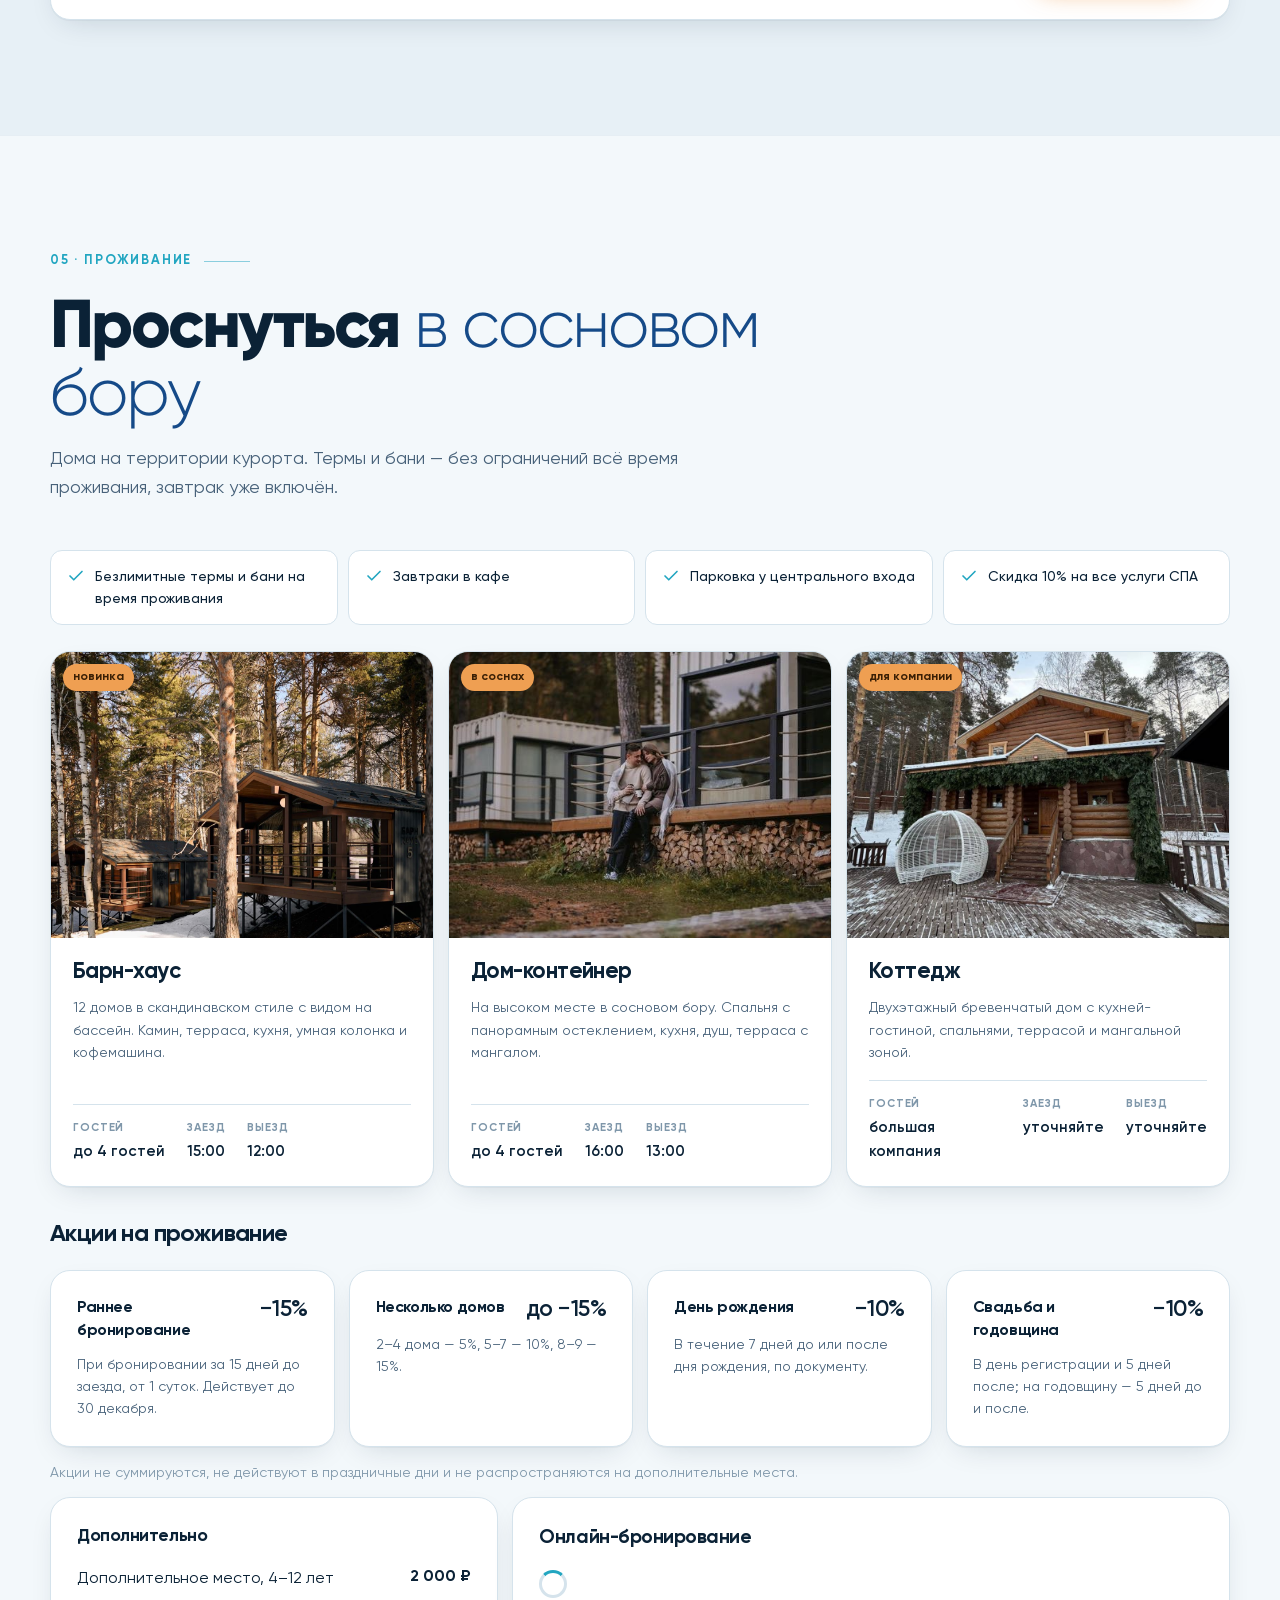
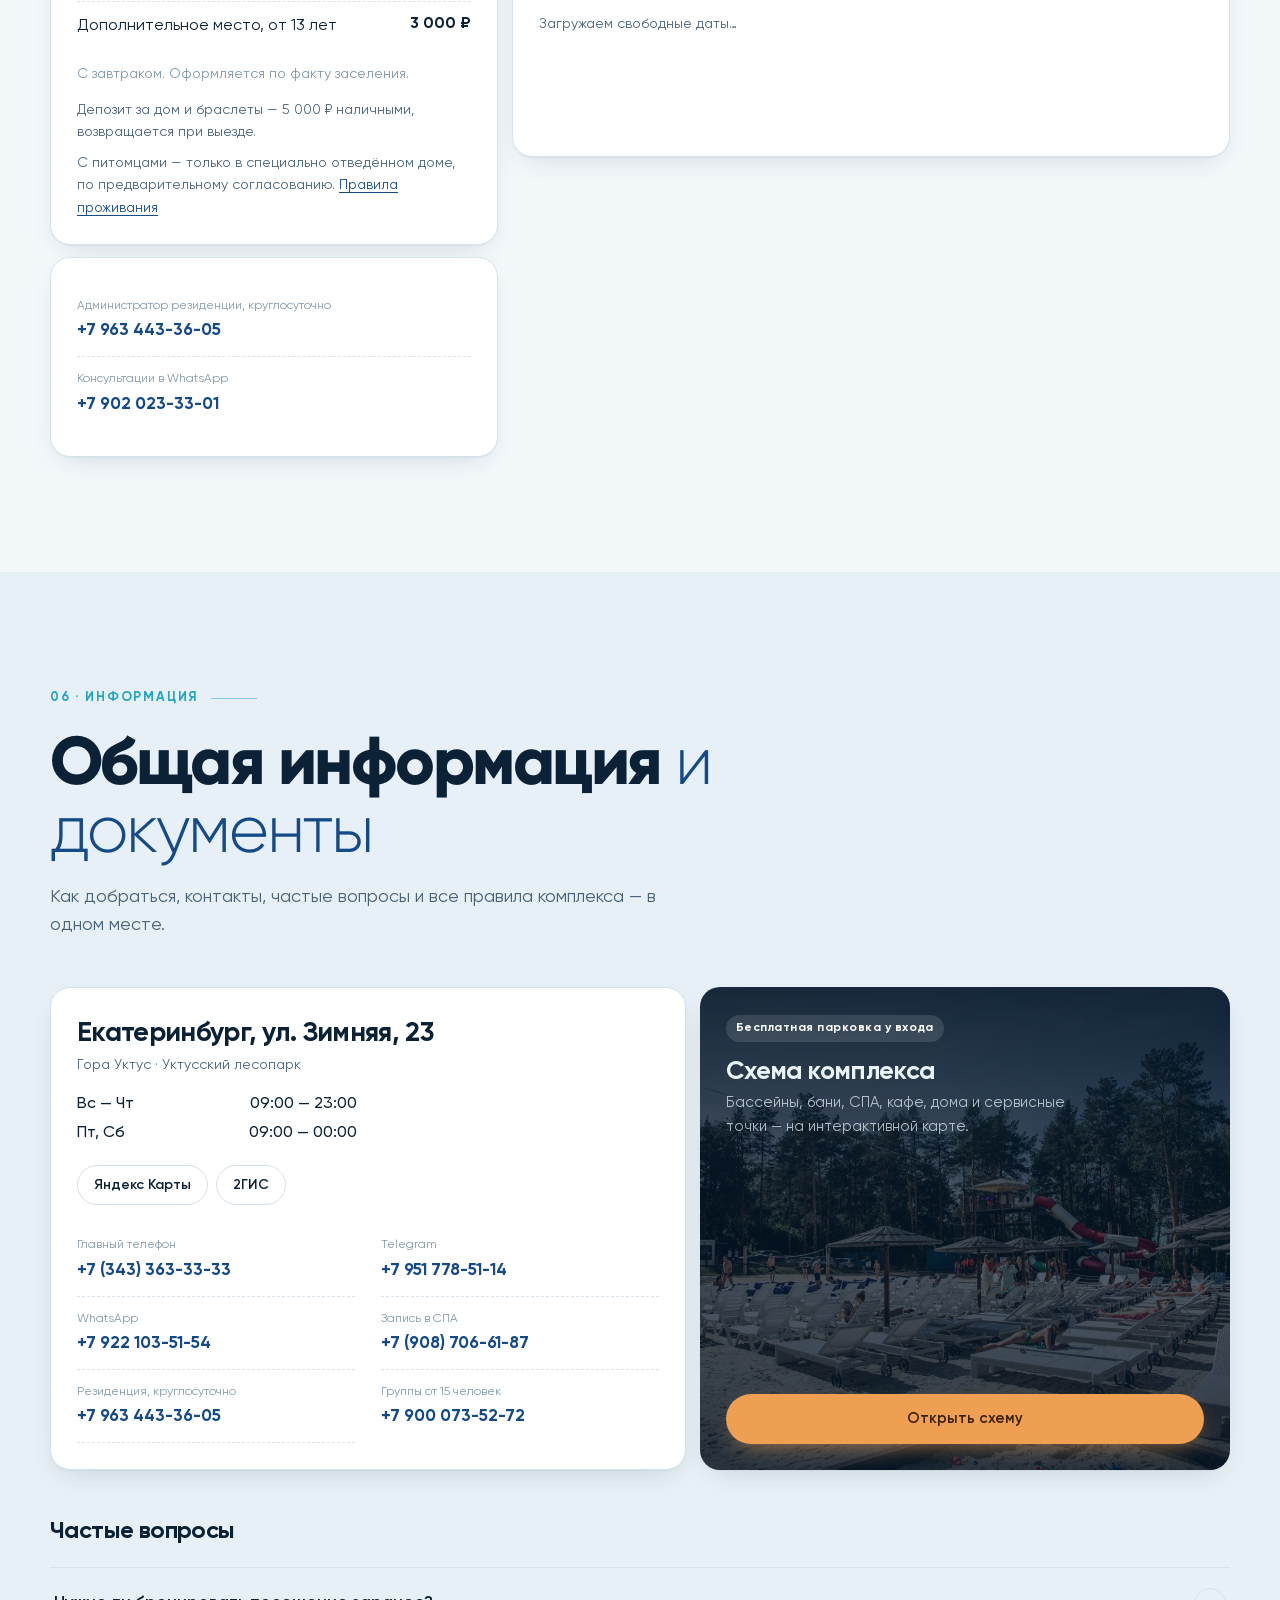
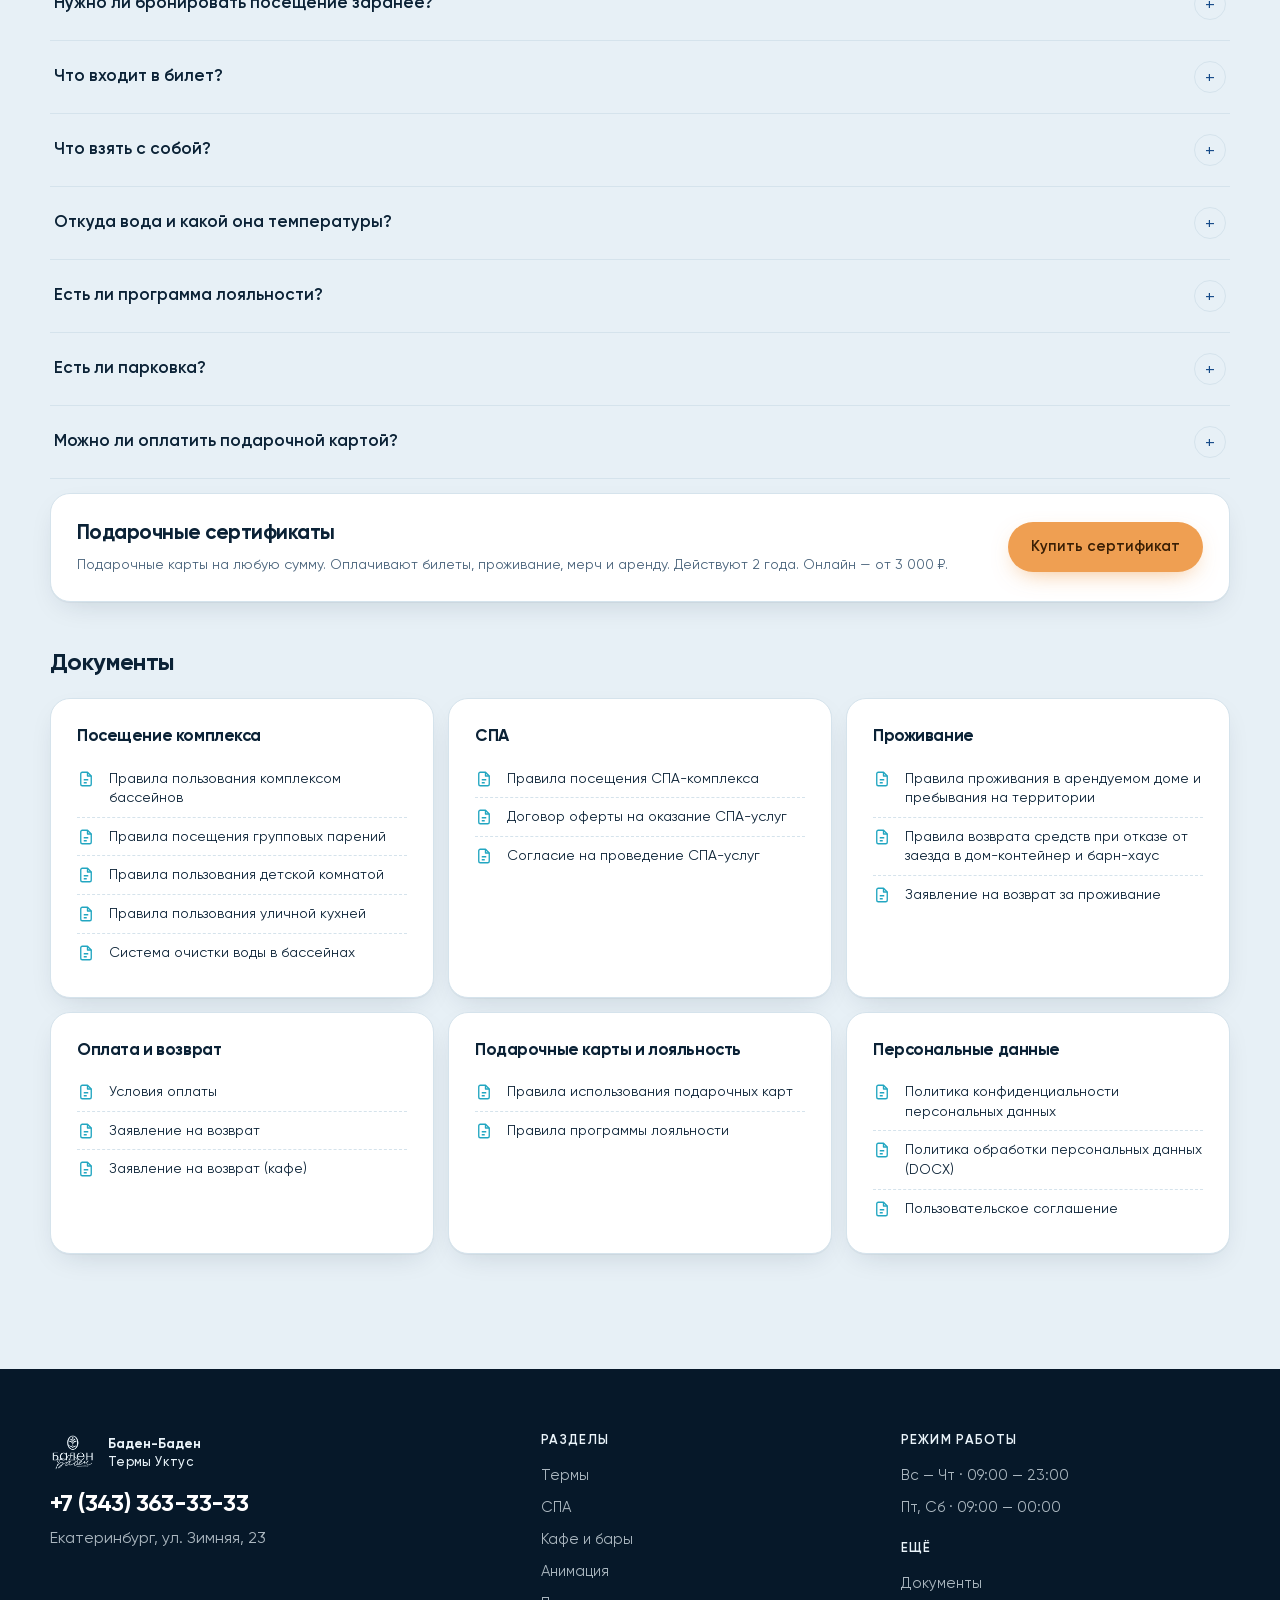
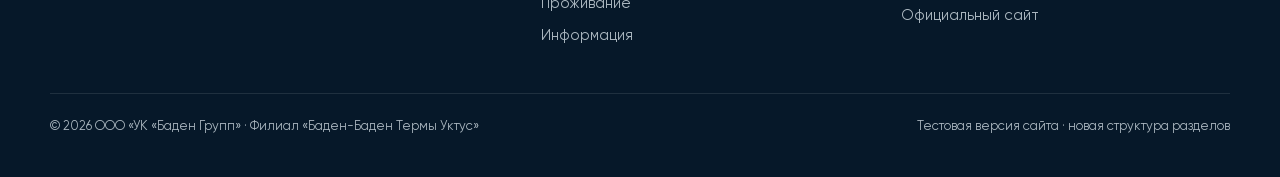
==== commit 1f6d60c0: "Шрифт Gilroy вместо Cormorant + Manrope Свои файлы WOFF2 в assets/fonts (6 начертаний, 155 КБ), Goog" ====
--- a/index.html
+++ b/index.html
@@ -1,5 +1,5 @@
 <!doctype html>
-<html lang="ru">
+<html lang="ru" data-font="gilroy">
 <head>
 <meta charset="utf-8">
 <meta name="viewport" content="width=device-width, initial-scale=1, viewport-fit=cover">
@@ -8,11 +8,10 @@
 <meta name="theme-color" content="#061829">
 <link rel="icon" href="img/icon-192.png">
 <link rel="apple-touch-icon" href="img/apple-touch-icon.png">
-<link rel="preconnect" href="https://fonts.googleapis.com">
-<link rel="preconnect" href="https://fonts.gstatic.com" crossorigin>
-<link href="https://fonts.googleapis.com/css2?family=Cormorant:ital,wght@0,400;0,500;0,600;1,400;1,500&family=Manrope:wght@400;500;600;700&display=swap" rel="stylesheet">
 <link rel="preload" as="image" href="img/hero.jpg">
-<link rel="stylesheet" href="assets/style.css?v=1023e">
+<link rel="preload" as="font" type="font/woff2" href="assets/fonts/gilroy-800.woff2" crossorigin>
+<link rel="preload" as="font" type="font/woff2" href="assets/fonts/gilroy-400.woff2" crossorigin>
+<link rel="stylesheet" href="assets/style.css?v=1023i">
 <script>try{var t=localStorage.getItem('uktus-theme');if(t)document.documentElement.dataset.theme=t}catch(e){}</script>
 </head>
 <body>
@@ -404,7 +403,7 @@
   </div>
 </footer>
 
-<script src="assets/data.js?v=1023e"></script>
-<script src="assets/app.js?v=1023e"></script>
+<script src="assets/data.js?v=1023i"></script>
+<script src="assets/app.js?v=1023i"></script>
 </body>
 </html>
--- a/assets/style.css
+++ b/assets/style.css
@@ -30,8 +30,8 @@
   --r-sm: 12px;
   --wrap: 1180px;
   --gutter: clamp(16px, 4vw, 40px);
-  --display: 'Cormorant', 'Cormorant Garamond', Georgia, serif;
-  --sans: 'Manrope', 'DM Sans', system-ui, -apple-system, 'Segoe UI', sans-serif;
+  --display: 'Gilroy', system-ui, -apple-system, 'Segoe UI', sans-serif;
+  --sans: 'Gilroy', system-ui, -apple-system, 'Segoe UI', sans-serif;
   color-scheme: light;
 }
 
@@ -612,3 +612,29 @@
   .rv { opacity: 1; transform: none; }
   html { scroll-behavior: auto; }
 }
+
+
+/* ══════════════════════════════════════════════════════════════════════
+   ШРИФТ — Gilroy (свои файлы в assets/fonts, без Google Fonts)
+   Атрибут data-font="gilroy" на <html> включает подстройку заголовков ниже.
+   ══════════════════════════════════════════════════════════════════════ */
+@font-face { font-family: 'Gilroy'; src: url(fonts/gilroy-300.woff2) format('woff2'); font-weight: 300; font-display: swap; }
+@font-face { font-family: 'Gilroy'; src: url(fonts/gilroy-400.woff2) format('woff2'); font-weight: 400; font-display: swap; }
+@font-face { font-family: 'Gilroy'; src: url(fonts/gilroy-500.woff2) format('woff2'); font-weight: 500; font-display: swap; }
+@font-face { font-family: 'Gilroy'; src: url(fonts/gilroy-600.woff2) format('woff2'); font-weight: 600; font-display: swap; }
+@font-face { font-family: 'Gilroy'; src: url(fonts/gilroy-700.woff2) format('woff2'); font-weight: 700; font-display: swap; }
+@font-face { font-family: 'Gilroy'; src: url(fonts/gilroy-800.woff2) format('woff2'); font-weight: 800; font-display: swap; }
+
+/* Кегли заголовков в макете подобраны под шкалу с глазком ~0,40 кегля, у Gilroy он 0,50 —
+   font-size-adjust выравнивает визуальный размер, не переписывая каждый кегль.
+   :where() держит вес правила ниже точечных правок, html:root — выше базовых правил */
+html:root[data-font="gilroy"] :where(.logo-text b, .hero h1, .sec h2, .sub-h, .fact b, .price, .tariff .dayname th, .promo h3, .loyal-strip-pct, .pass b, .loyal-hero h3, .ladder .pct, .sauna h3, .slot time, .pool h3, .result .sum, .pkg h3, .acc summary h3, .venue b, .bfast .card h4, .offer h3, .kid-item h3, .show-card h3, .prog h3, .home h3, .addr, .map-card h3, .doc-g h3, .gift h3, .foot .tel) {
+  font-size-adjust: .4; font-weight: 700; letter-spacing: -.02em;
+}
+/* главные заголовки — плотнее и жирнее; курсивный акцент → светлое начертание */
+:root[data-font="gilroy"] :is(.hero h1, .sec h2, .loyal-hero h3) { font-weight: 800; letter-spacing: -.035em; line-height: .95; }
+:root[data-font="gilroy"] :is(.sec h2, .loyal-hero h3) { font-size-adjust: .47; }
+:root[data-font="gilroy"] :is(.hero h1 em, .sec h2 em, .loyal-hero h3 em) { font-style: normal; font-weight: 300; letter-spacing: -.03em; }
+:root[data-font="gilroy"] :is(.price, .ladder .pct, .result .sum, .fact b, .slot time, .loyal-strip-pct) { font-weight: 600; font-size-adjust: .44; }
+:root[data-font="gilroy"] .logo-text b { font-weight: 700; letter-spacing: 0; }
+:root[data-font="gilroy"] .eyebrow { letter-spacing: .18em; }
